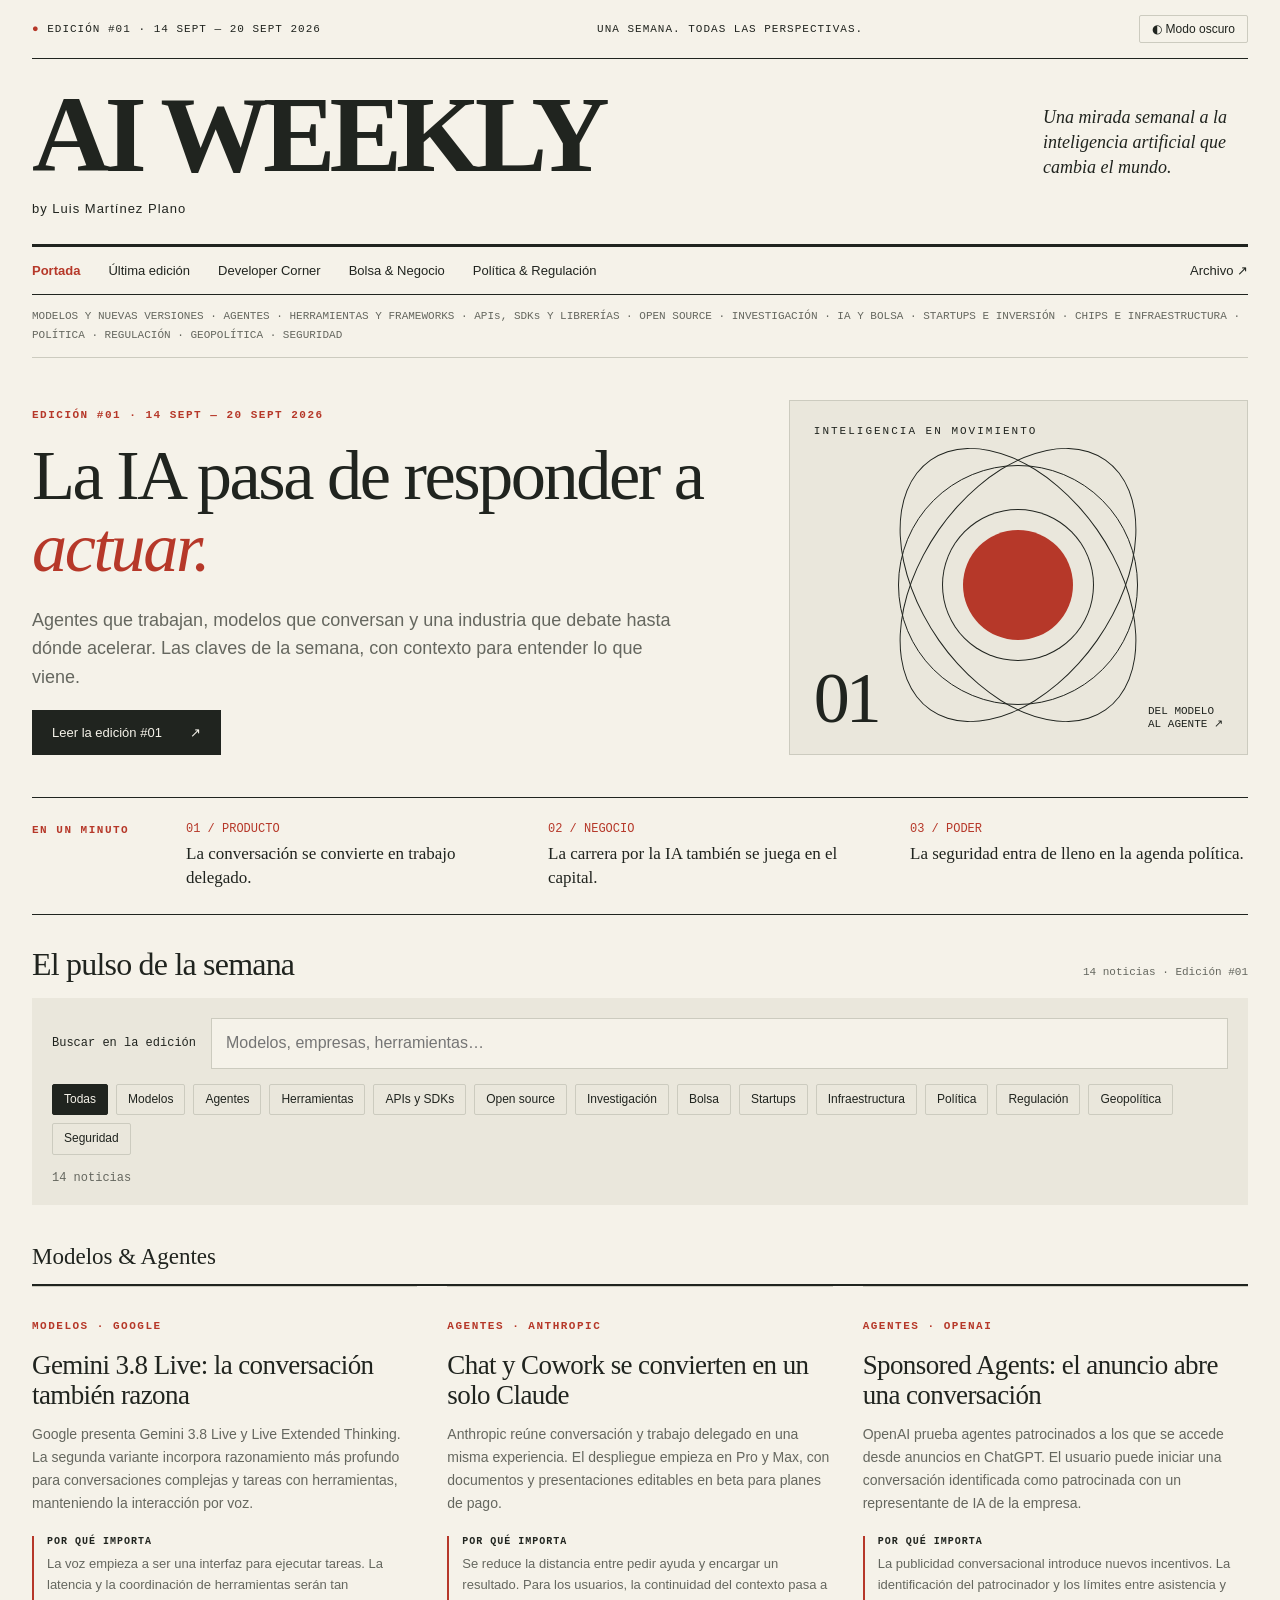
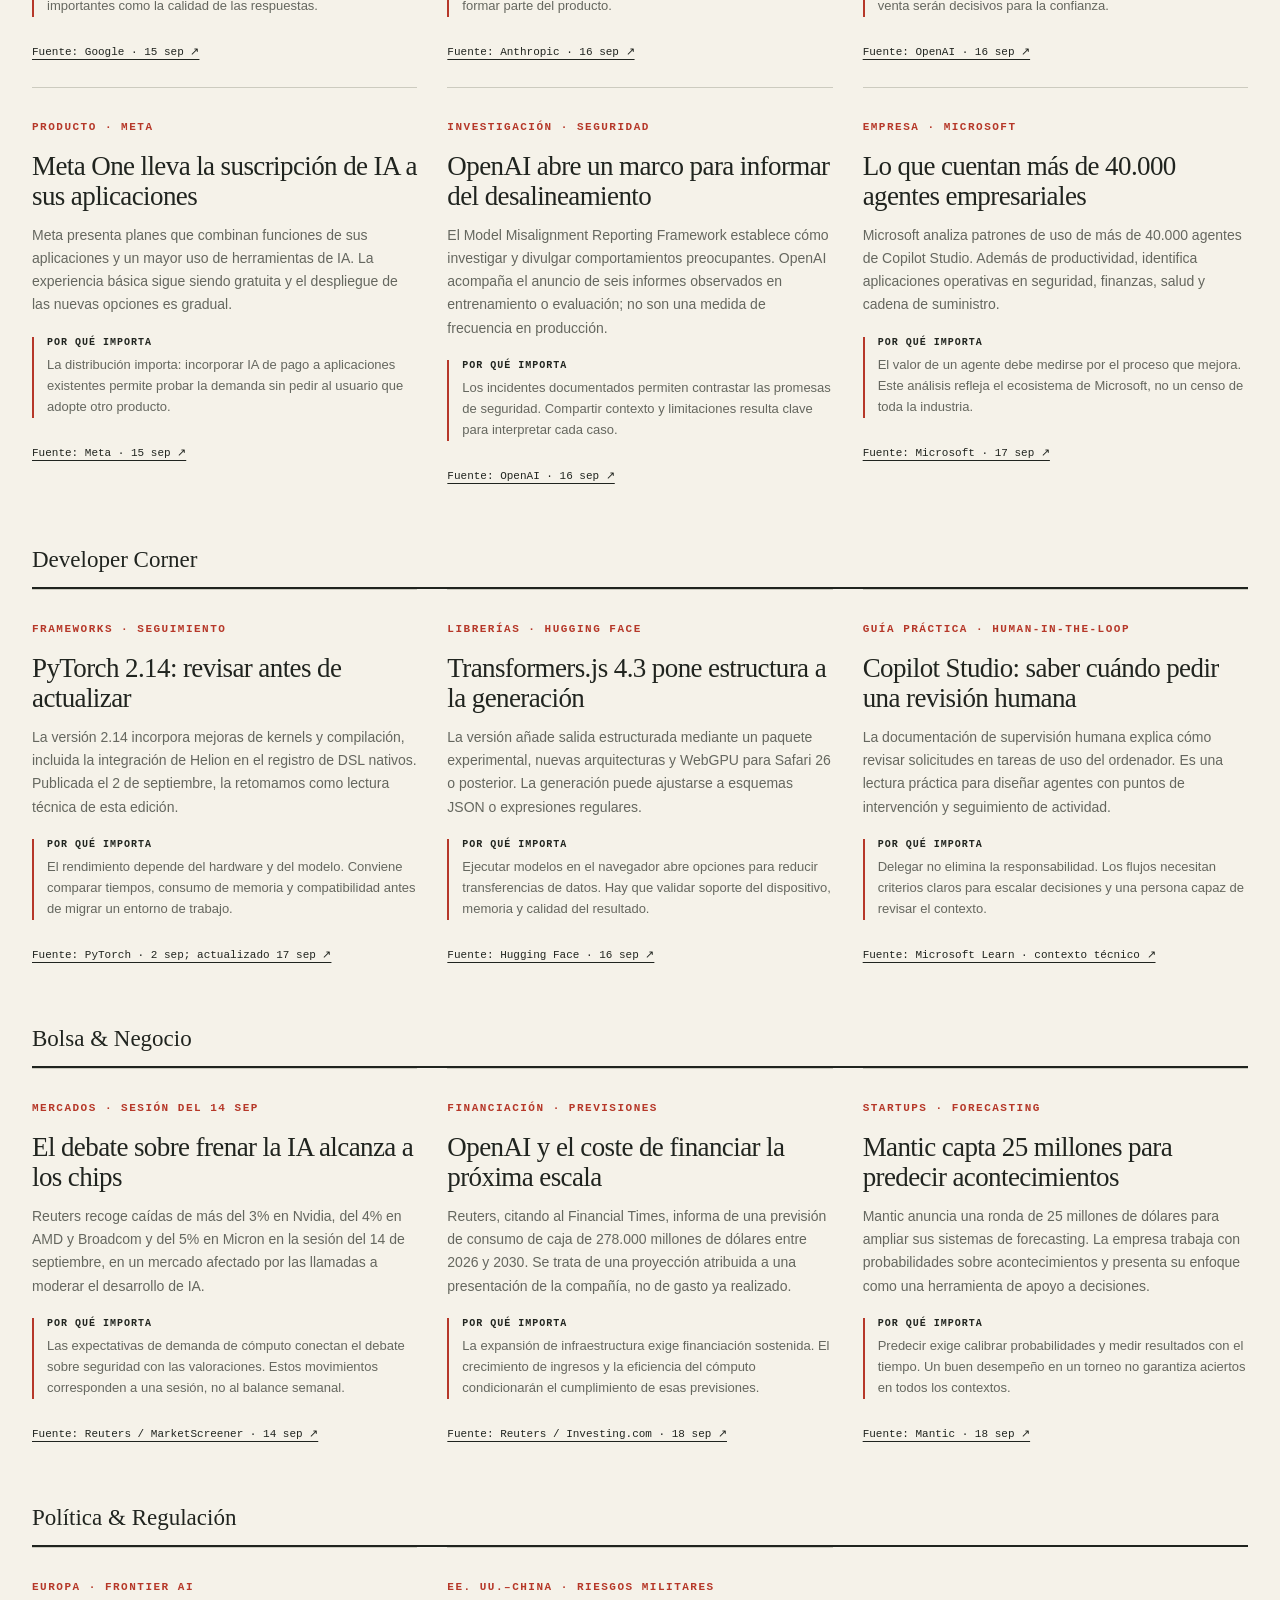
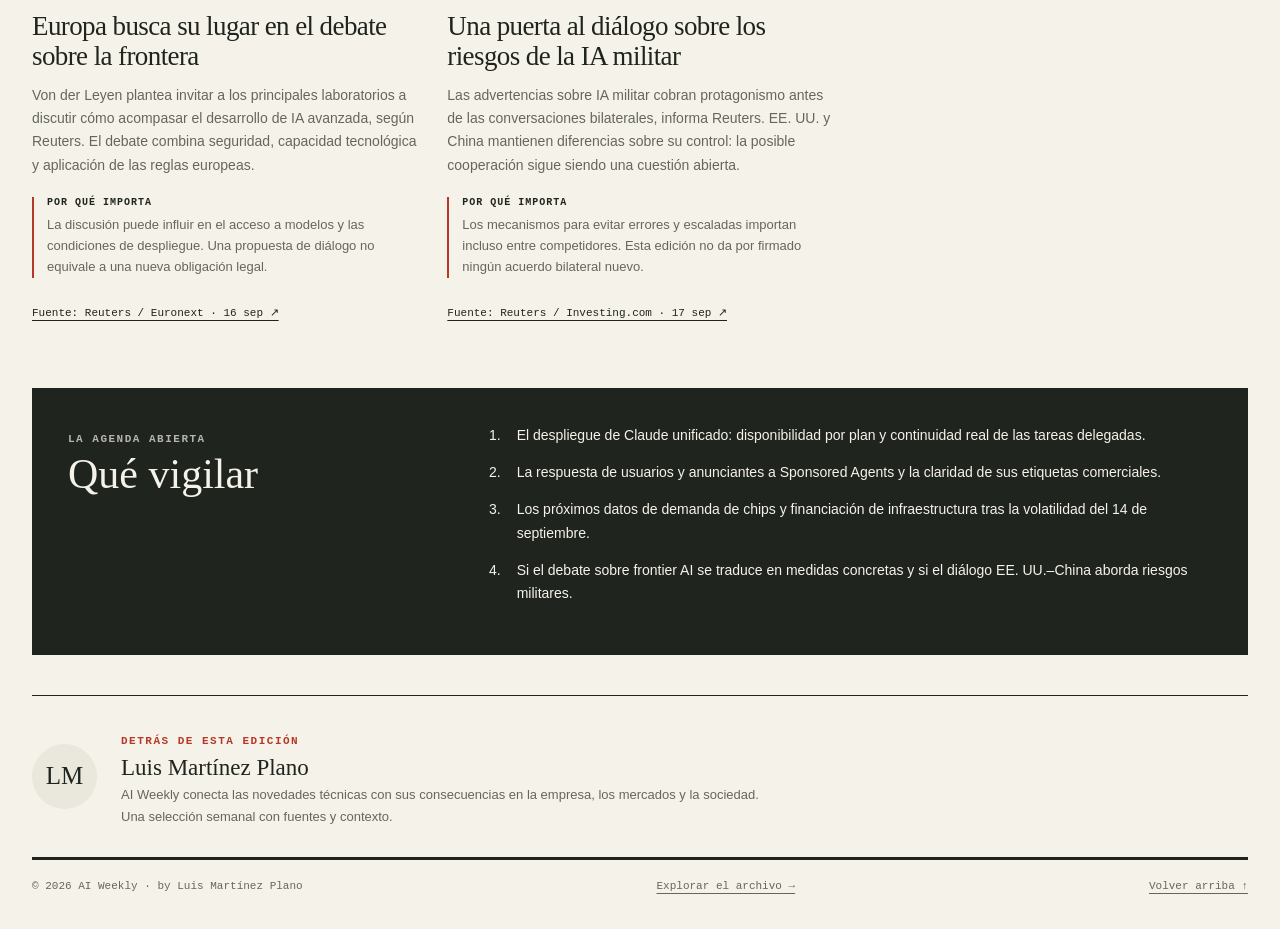
==== index.html @ 37a5bd6f "feat: launch AI Weekly portal" ====
<!doctype html>
<html lang="es"><head><meta charset="utf-8"><meta name="viewport" content="width=device-width, initial-scale=1"><meta name="color-scheme" content="light dark"><title>La semana en inteligencia artificial — AI Weekly</title><meta name="description" content="Agentes que trabajan, modelos que conversan y una industria que debate hasta dónde acelerar."><meta name="author" content="Luis Martínez Plano"><link rel="icon" href="assets/favicon.svg" type="image/svg+xml"><link rel="stylesheet" href="assets/styles.css"><script src="assets/app.js" defer></script></head>
<body data-page="home"><a class="skip" href="#main">Saltar al contenido</a><div class="wrap"><header><div class="topline"><span><span class="edition-dot">●</span> Edición #01 · 14 sept — 20 sept 2026</span><span class="top-caption">Una semana. Todas las perspectivas.</span><button type="button" class="theme js-only" data-theme-toggle>◐ Modo oscuro</button></div><div class="masthead"><div><a href="index.html" class="brand" aria-label="AI Weekly, portada">AI WEEKLY</a><p class="byline">by Luis Martínez Plano</p></div><p class="mast-note">Una mirada semanal a la inteligencia artificial que cambia el mundo.</p></div><nav class="nav" aria-label="Navegación principal"><a href="index.html" aria-current="page">Portada</a><a href="editions/2026-09-14.html">Última edición</a><a href="editions/2026-09-14.html#developer">Developer Corner</a><a href="editions/2026-09-14.html#negocio">Bolsa & Negocio</a><a href="editions/2026-09-14.html#politica">Política & Regulación</a><a class="archive-link" href="archive.html">Archivo ↗</a></nav><div class="scope">MODELOS Y NUEVAS VERSIONES · AGENTES · HERRAMIENTAS Y FRAMEWORKS · APIs, SDKs Y LIBRERÍAS · OPEN SOURCE · INVESTIGACIÓN · IA Y BOLSA · STARTUPS E INVERSIÓN · CHIPS E INFRAESTRUCTURA · POLÍTICA · REGULACIÓN · GEOPOLÍTICA · SEGURIDAD</div></header>
<main id="main"><section class="hero"><div><span class="eyebrow">Edición #01 · 14 sept — 20 sept 2026</span><h1>La IA pasa de responder a <em>actuar.</em></h1><p class="lead">Agentes que trabajan, modelos que conversan y una industria que debate hasta dónde acelerar. Las claves de la semana, con contexto para entender lo que viene.</p><a class="button" href="editions/2026-09-14.html">Leer la edición #01 <span aria-hidden="true">↗</span></a></div><div class="hero-art" aria-hidden="true"><span class="art-label">Inteligencia en movimiento</span><div class="orbit"><div class="core"></div></div><div class="art-bottom"><strong>01</strong><span>DEL MODELO<br>AL AGENTE ↗</span></div></div></section><aside class="briefing" aria-label="Tres claves"><div class="eyebrow">En un minuto</div><p><span>01 / PRODUCTO</span>La conversación se convierte en trabajo delegado.</p><p><span>02 / NEGOCIO</span>La carrera por la IA también se juega en el capital.</p><p><span>03 / PODER</span>La seguridad entra de lleno en la agenda política.</p></aside><div class="section-heading"><h2>El pulso de la semana</h2><small>14 noticias · Edición #01</small></div><div class="toolbar js-only"><div class="search-row"><label class="search-label" for="search">Buscar en la edición</label><input id="search" class="search" type="search" placeholder="Modelos, empresas, herramientas…" data-search autocomplete="off" aria-controls="results"></div><div class="filters" role="group" aria-label="Filtrar por categoría"><button class="filter" type="button" data-filter="Todas" aria-pressed="true">Todas</button><button class="filter" type="button" data-filter="Modelos" aria-pressed="false">Modelos</button><button class="filter" type="button" data-filter="Agentes" aria-pressed="false">Agentes</button><button class="filter" type="button" data-filter="Herramientas" aria-pressed="false">Herramientas</button><button class="filter" type="button" data-filter="APIs y SDKs" aria-pressed="false">APIs y SDKs</button><button class="filter" type="button" data-filter="Open source" aria-pressed="false">Open source</button><button class="filter" type="button" data-filter="Investigación" aria-pressed="false">Investigación</button><button class="filter" type="button" data-filter="Bolsa" aria-pressed="false">Bolsa</button><button class="filter" type="button" data-filter="Startups" aria-pressed="false">Startups</button><button class="filter" type="button" data-filter="Infraestructura" aria-pressed="false">Infraestructura</button><button class="filter" type="button" data-filter="Política" aria-pressed="false">Política</button><button class="filter" type="button" data-filter="Regulación" aria-pressed="false">Regulación</button><button class="filter" type="button" data-filter="Geopolítica" aria-pressed="false">Geopolítica</button><button class="filter" type="button" data-filter="Seguridad" aria-pressed="false">Seguridad</button></div><p class="results-count" data-results role="status" aria-live="polite"></p></div><div id="results"><section class="section-group" id="actualidad" data-group aria-labelledby="heading-actualidad"><h2 class="group-title" id="heading-actualidad">Modelos &amp; Agentes</h2><div class="news-grid"><article class="news-card" id="gemini" data-searchable data-categories="Modelos|APIs y SDKs"><span class="eyebrow">Modelos · Google</span><h3><a href="editions/2026-09-14.html#gemini">Gemini 3.8 Live: la conversación también razona</a></h3><p>Google presenta Gemini 3.8 Live y Live Extended Thinking. La segunda variante incorpora razonamiento más profundo para conversaciones complejas y tareas con herramientas, manteniendo la interacción por voz.</p><div class="importance"><strong>Por qué importa</strong><p>La voz empieza a ser una interfaz para ejecutar tareas. La latencia y la coordinación de herramientas serán tan importantes como la calidad de las respuestas.</p></div><a class="source" href="https://blog.google/innovation-and-ai/models-and-research/gemini-models/gemini-3-8-live-gemini-3-8-live-extended-thinking/" target="_blank" rel="noopener noreferrer">Fuente: Google · 15 sep ↗<span class="sr-only"> (nueva pestaña)</span></a></article><article class="news-card" id="claude" data-searchable data-categories="Agentes|Herramientas"><span class="eyebrow">Agentes · Anthropic</span><h3><a href="editions/2026-09-14.html#claude">Chat y Cowork se convierten en un solo Claude</a></h3><p>Anthropic reúne conversación y trabajo delegado en una misma experiencia. El despliegue empieza en Pro y Max, con documentos y presentaciones editables en beta para planes de pago.</p><div class="importance"><strong>Por qué importa</strong><p>Se reduce la distancia entre pedir ayuda y encargar un resultado. Para los usuarios, la continuidad del contexto pasa a formar parte del producto.</p></div><a class="source" href="https://claude.com/blog/cowork-is-now-claude" target="_blank" rel="noopener noreferrer">Fuente: Anthropic · 16 sep ↗<span class="sr-only"> (nueva pestaña)</span></a></article><article class="news-card" id="sponsored-agents" data-searchable data-categories="Agentes|Bolsa"><span class="eyebrow">Agentes · OpenAI</span><h3><a href="editions/2026-09-14.html#sponsored-agents">Sponsored Agents: el anuncio abre una conversación</a></h3><p>OpenAI prueba agentes patrocinados a los que se accede desde anuncios en ChatGPT. El usuario puede iniciar una conversación identificada como patrocinada con un representante de IA de la empresa.</p><div class="importance"><strong>Por qué importa</strong><p>La publicidad conversacional introduce nuevos incentivos. La identificación del patrocinador y los límites entre asistencia y venta serán decisivos para la confianza.</p></div><a class="source" href="https://openai.com/index/reimagining-advertising-with-ai/" target="_blank" rel="noopener noreferrer">Fuente: OpenAI · 16 sep ↗<span class="sr-only"> (nueva pestaña)</span></a></article><article class="news-card" id="meta-one" data-searchable data-categories="Modelos|Herramientas|Bolsa"><span class="eyebrow">Producto · Meta</span><h3><a href="editions/2026-09-14.html#meta-one">Meta One lleva la suscripción de IA a sus aplicaciones</a></h3><p>Meta presenta planes que combinan funciones de sus aplicaciones y un mayor uso de herramientas de IA. La experiencia básica sigue siendo gratuita y el despliegue de las nuevas opciones es gradual.</p><div class="importance"><strong>Por qué importa</strong><p>La distribución importa: incorporar IA de pago a aplicaciones existentes permite probar la demanda sin pedir al usuario que adopte otro producto.</p></div><a class="source" href="https://about.fb.com/es/news/2026/09/presentamos-meta-one-un-servicio-de-suscripcion-con-mas-funciones-e-inteligencia-artificial-para-crear-conectar-y-destacar/" target="_blank" rel="noopener noreferrer">Fuente: Meta · 15 sep ↗<span class="sr-only"> (nueva pestaña)</span></a></article><article class="news-card" id="misalignment" data-searchable data-categories="Seguridad|Investigación|Modelos"><span class="eyebrow">Investigación · Seguridad</span><h3><a href="editions/2026-09-14.html#misalignment">OpenAI abre un marco para informar del desalineamiento</a></h3><p>El Model Misalignment Reporting Framework establece cómo investigar y divulgar comportamientos preocupantes. OpenAI acompaña el anuncio de seis informes observados en entrenamiento o evaluación; no son una medida de frecuencia en producción.</p><div class="importance"><strong>Por qué importa</strong><p>Los incidentes documentados permiten contrastar las promesas de seguridad. Compartir contexto y limitaciones resulta clave para interpretar cada caso.</p></div><a class="source" href="https://openai.com/index/model-misalignment-reporting-framework/" target="_blank" rel="noopener noreferrer">Fuente: OpenAI · 16 sep ↗<span class="sr-only"> (nueva pestaña)</span></a></article><article class="news-card" id="microsoft-agents" data-searchable data-categories="Agentes|Herramientas"><span class="eyebrow">Empresa · Microsoft</span><h3><a href="editions/2026-09-14.html#microsoft-agents">Lo que cuentan más de 40.000 agentes empresariales</a></h3><p>Microsoft analiza patrones de uso de más de 40.000 agentes de Copilot Studio. Además de productividad, identifica aplicaciones operativas en seguridad, finanzas, salud y cadena de suministro.</p><div class="importance"><strong>Por qué importa</strong><p>El valor de un agente debe medirse por el proceso que mejora. Este análisis refleja el ecosistema de Microsoft, no un censo de toda la industria.</p></div><a class="source" href="https://www.microsoft.com/en-us/copilot/blog/copilot-studio/what-40000-agents-reveal-about-the-future-of-enterprise-ai/" target="_blank" rel="noopener noreferrer">Fuente: Microsoft · 17 sep ↗<span class="sr-only"> (nueva pestaña)</span></a></article></div></section><section class="section-group" id="developer" data-group aria-labelledby="heading-developer"><h2 class="group-title" id="heading-developer">Developer Corner</h2><div class="news-grid"><article class="news-card" id="pytorch" data-searchable data-categories="Open source|Herramientas|APIs y SDKs"><span class="eyebrow">Frameworks · Seguimiento</span><h3><a href="editions/2026-09-14.html#pytorch">PyTorch 2.14: revisar antes de actualizar</a></h3><p>La versión 2.14 incorpora mejoras de kernels y compilación, incluida la integración de Helion en el registro de DSL nativos. Publicada el 2 de septiembre, la retomamos como lectura técnica de esta edición.</p><div class="importance"><strong>Por qué importa</strong><p>El rendimiento depende del hardware y del modelo. Conviene comparar tiempos, consumo de memoria y compatibilidad antes de migrar un entorno de trabajo.</p></div><a class="source" href="https://pytorch.org/blog/pytorch-2-14-release-blog/" target="_blank" rel="noopener noreferrer">Fuente: PyTorch · 2 sep; actualizado 17 sep ↗<span class="sr-only"> (nueva pestaña)</span></a></article><article class="news-card" id="transformers-js" data-searchable data-categories="Open source|APIs y SDKs|Herramientas"><span class="eyebrow">Librerías · Hugging Face</span><h3><a href="editions/2026-09-14.html#transformers-js">Transformers.js 4.3 pone estructura a la generación</a></h3><p>La versión añade salida estructurada mediante un paquete experimental, nuevas arquitecturas y WebGPU para Safari 26 o posterior. La generación puede ajustarse a esquemas JSON o expresiones regulares.</p><div class="importance"><strong>Por qué importa</strong><p>Ejecutar modelos en el navegador abre opciones para reducir transferencias de datos. Hay que validar soporte del dispositivo, memoria y calidad del resultado.</p></div><a class="source" href="https://github.com/huggingface/transformers.js/releases/tag/4.3.0" target="_blank" rel="noopener noreferrer">Fuente: Hugging Face · 16 sep ↗<span class="sr-only"> (nueva pestaña)</span></a></article><article class="news-card" id="human-in-loop" data-searchable data-categories="Agentes|Herramientas|Seguridad"><span class="eyebrow">Guía práctica · Human-in-the-loop</span><h3><a href="editions/2026-09-14.html#human-in-loop">Copilot Studio: saber cuándo pedir una revisión humana</a></h3><p>La documentación de supervisión humana explica cómo revisar solicitudes en tareas de uso del ordenador. Es una lectura práctica para diseñar agentes con puntos de intervención y seguimiento de actividad.</p><div class="importance"><strong>Por qué importa</strong><p>Delegar no elimina la responsabilidad. Los flujos necesitan criterios claros para escalar decisiones y una persona capaz de revisar el contexto.</p></div><a class="source" href="https://learn.microsoft.com/en-us/microsoft-copilot-studio/human-supervision-computer-use" target="_blank" rel="noopener noreferrer">Fuente: Microsoft Learn · contexto técnico ↗<span class="sr-only"> (nueva pestaña)</span></a></article></div></section><section class="section-group" id="negocio" data-group aria-labelledby="heading-negocio"><h2 class="group-title" id="heading-negocio">Bolsa &amp; Negocio</h2><div class="news-grid"><article class="news-card" id="chips" data-searchable data-categories="Bolsa|Infraestructura"><span class="eyebrow">Mercados · Sesión del 14 sep</span><h3><a href="editions/2026-09-14.html#chips">El debate sobre frenar la IA alcanza a los chips</a></h3><p>Reuters recoge caídas de más del 3% en Nvidia, del 4% en AMD y Broadcom y del 5% en Micron en la sesión del 14 de septiembre, en un mercado afectado por las llamadas a moderar el desarrollo de IA.</p><div class="importance"><strong>Por qué importa</strong><p>Las expectativas de demanda de cómputo conectan el debate sobre seguridad con las valoraciones. Estos movimientos corresponden a una sesión, no al balance semanal.</p></div><a class="source" href="https://www.marketscreener.com/news/wall-street-ends-down-calls-for-ai-slowdown-pummel-chipmakers-ce785bdcd08cf622" target="_blank" rel="noopener noreferrer">Fuente: Reuters / MarketScreener · 14 sep ↗<span class="sr-only"> (nueva pestaña)</span></a></article><article class="news-card" id="openai-cash" data-searchable data-categories="Bolsa|Infraestructura|Startups"><span class="eyebrow">Financiación · Previsiones</span><h3><a href="editions/2026-09-14.html#openai-cash">OpenAI y el coste de financiar la próxima escala</a></h3><p>Reuters, citando al Financial Times, informa de una previsión de consumo de caja de 278.000 millones de dólares entre 2026 y 2030. Se trata de una proyección atribuida a una presentación de la compañía, no de gasto ya realizado.</p><div class="importance"><strong>Por qué importa</strong><p>La expansión de infraestructura exige financiación sostenida. El crecimiento de ingresos y la eficiencia del cómputo condicionarán el cumplimiento de esas previsiones.</p></div><a class="source" href="https://www.investing.com/news/economy-news/openai-expects-to-burn-through-almost-280-billion-by-2030-ft-reports-4907970" target="_blank" rel="noopener noreferrer">Fuente: Reuters / Investing.com · 18 sep ↗<span class="sr-only"> (nueva pestaña)</span></a></article><article class="news-card" id="mantic" data-searchable data-categories="Startups|Investigación"><span class="eyebrow">Startups · Forecasting</span><h3><a href="editions/2026-09-14.html#mantic">Mantic capta 25 millones para predecir acontecimientos</a></h3><p>Mantic anuncia una ronda de 25 millones de dólares para ampliar sus sistemas de forecasting. La empresa trabaja con probabilidades sobre acontecimientos y presenta su enfoque como una herramienta de apoyo a decisiones.</p><div class="importance"><strong>Por qué importa</strong><p>Predecir exige calibrar probabilidades y medir resultados con el tiempo. Un buen desempeño en un torneo no garantiza aciertos en todos los contextos.</p></div><a class="source" href="https://blog.mantic.com/p/mantic-raises-25mn-to-scale-superhuman" target="_blank" rel="noopener noreferrer">Fuente: Mantic · 18 sep ↗<span class="sr-only"> (nueva pestaña)</span></a></article></div></section><section class="section-group" id="politica" data-group aria-labelledby="heading-politica"><h2 class="group-title" id="heading-politica">Política &amp; Regulación</h2><div class="news-grid"><article class="news-card" id="europe" data-searchable data-categories="Política|Regulación|Geopolítica"><span class="eyebrow">Europa · Frontier AI</span><h3><a href="editions/2026-09-14.html#europe">Europa busca su lugar en el debate sobre la frontera</a></h3><p>Von der Leyen plantea invitar a los principales laboratorios a discutir cómo acompasar el desarrollo de IA avanzada, según Reuters. El debate combina seguridad, capacidad tecnológica y aplicación de las reglas europeas.</p><div class="importance"><strong>Por qué importa</strong><p>La discusión puede influir en el acceso a modelos y las condiciones de despliegue. Una propuesta de diálogo no equivale a una nueva obligación legal.</p></div><a class="source" href="https://live.euronext.com/en/financial-news/eus-von-der-leyen-backs-ai-slowdown-invite-frontier-labs-talks" target="_blank" rel="noopener noreferrer">Fuente: Reuters / Euronext · 16 sep ↗<span class="sr-only"> (nueva pestaña)</span></a></article><article class="news-card" id="military-ai" data-searchable data-categories="Geopolítica|Política|Seguridad"><span class="eyebrow">EE. UU.–China · Riesgos militares</span><h3><a href="editions/2026-09-14.html#military-ai">Una puerta al diálogo sobre los riesgos de la IA militar</a></h3><p>Las advertencias sobre IA militar cobran protagonismo antes de las conversaciones bilaterales, informa Reuters. EE. UU. y China mantienen diferencias sobre su control: la posible cooperación sigue siendo una cuestión abierta.</p><div class="importance"><strong>Por qué importa</strong><p>Los mecanismos para evitar errores y escaladas importan incluso entre competidores. Esta edición no da por firmado ningún acuerdo bilateral nuevo.</p></div><a class="source" href="https://www.investing.com/news/world-news/ai-military-risks-spark-concern-at-china-security-conference-4904891" target="_blank" rel="noopener noreferrer">Fuente: Reuters / Investing.com · 17 sep ↗<span class="sr-only"> (nueva pestaña)</span></a></article></div></section></div><div class="empty" data-empty hidden><h2>No encontramos coincidencias</h2><p>Prueba otro término o amplía la categoría.</p><button class="filter" type="button" data-reset>Limpiar búsqueda y filtros</button></div><aside class="watch" id="vigilar"><div><span class="eyebrow">La agenda abierta</span><h2>Qué vigilar</h2></div><ol><li>El despliegue de Claude unificado: disponibilidad por plan y continuidad real de las tareas delegadas.</li><li>La respuesta de usuarios y anunciantes a Sponsored Agents y la claridad de sus etiquetas comerciales.</li><li>Los próximos datos de demanda de chips y financiación de infraestructura tras la volatilidad del 14 de septiembre.</li><li>Si el debate sobre frontier AI se traduce en medidas concretas y si el diálogo EE. UU.–China aborda riesgos militares.</li></ol></aside></main><section class="author" aria-labelledby="author-title"><div class="monogram" aria-hidden="true">LM</div><div><span class="eyebrow">Detrás de esta edición</span><h2 id="author-title">Luis Martínez Plano</h2><p>AI Weekly conecta las novedades técnicas con sus consecuencias en la empresa, los mercados y la sociedad. Una selección semanal con fuentes y contexto.</p></div></section><footer><span>© 2026 AI Weekly · by Luis Martínez Plano</span><a href="archive.html">Explorar el archivo →</a><a href="#main">Volver arriba ↑</a></footer></div></body></html>
---- assets/styles.css ----
@charset "UTF-8";
.sr-only{position:absolute;width:1px;height:1px;padding:0;margin:-1px;overflow:hidden;clip:rect(0,0,0,0);white-space:nowrap;border:0}
:root{color-scheme:light;--paper:#f5f2e9;--ink:#20241f;--muted:#65675f;--line:#cccbbf;--accent:#b63829;--panel:#eae7dc;--white:#fffdf7}*{box-sizing:border-box}html{scroll-behavior:smooth;scroll-padding-top:20px}body{margin:0;background:var(--paper);color:var(--ink);font:16px/1.65 Arial,Helvetica,sans-serif}html[data-theme=dark]{color-scheme:dark;--paper:#171b18;--ink:#eeeade;--muted:#b2b5a9;--line:#42483f;--accent:#f0846f;--panel:#232a23;--white:#1d231e}a{color:inherit;text-decoration-thickness:1px;text-underline-offset:4px}a:hover{color:var(--accent)}button,input{font:inherit}button,a,input{-webkit-tap-highlight-color:transparent}button{cursor:pointer}button:focus-visible,a:focus-visible,input:focus-visible{outline:3px solid var(--accent);outline-offset:4px}button{color:inherit}.wrap{width:min(1240px,calc(100% - 64px));margin:auto}.skip{position:fixed;top:-100px;left:20px;z-index:10;padding:12px;background:var(--paper)}.skip:focus{top:10px}.topline{display:flex;justify-content:space-between;align-items:center;gap:16px;padding:15px 0;border-bottom:1px solid var(--ink);font:11px/1.5 monospace;text-transform:uppercase;letter-spacing:1px}.edition-dot{color:var(--accent)}.theme{border:1px solid var(--line);background:transparent;padding:6px 12px;font:12px Arial;border-radius:2px}.masthead{display:flex;align-items:center;justify-content:space-between;gap:24px;padding:24px 0}.brand{text-decoration:none;display:block;font:900 clamp(45px,8.5vw,112px)/.95 Georgia,'Times New Roman',serif;letter-spacing:-6px}.byline{font-size:13px;letter-spacing:1px;margin:12px 0 0}.mast-note{max-width:205px;font:italic 18px/1.4 Georgia,serif}.nav{border-top:3px solid var(--ink);border-bottom:1px solid var(--ink);display:flex;gap:28px;align-items:center;flex-wrap:wrap;padding:13px 0;font-size:13px}.nav a{text-decoration:none}.nav a[aria-current=page]{color:var(--accent);font-weight:bold}.nav .archive-link{margin-left:auto}.scope{padding:12px 0;color:var(--muted);font:11px/1.7 monospace;border-bottom:1px solid var(--line)}.eyebrow{font:700 11px/1.5 monospace;letter-spacing:1.5px;text-transform:uppercase;color:var(--accent)}.hero{display:grid;grid-template-columns:1.55fr 1fr;gap:45px;padding:42px 0;border-bottom:1px solid var(--ink)}h1,h2,h3,p{margin-top:0}h1{font:normal clamp(44px,5.5vw,74px)/1.02 Georgia,serif;letter-spacing:-2.5px;margin:14px 0 22px}h1 em{color:var(--accent);font-weight:normal}.lead{font-size:18px;line-height:1.6;color:var(--muted);max-width:660px}.button{display:inline-flex;gap:28px;align-items:center;text-decoration:none;background:var(--ink);color:var(--paper);padding:12px 20px;font-size:13px}.button:hover{background:var(--accent);color:var(--paper)}.hero-art{background:var(--panel);min-height:280px;position:relative;display:flex;flex-direction:column;justify-content:space-between;overflow:hidden;padding:24px;border:1px solid var(--line)}.hero-art .art-label{font:11px monospace;text-transform:uppercase;letter-spacing:2px;z-index:1}.orbit{width:240px;height:240px;border:1px solid var(--ink);border-radius:50%;position:absolute;top:52%;left:50%;transform:translate(-50%,-50%)}.orbit:before,.orbit:after{content:'';position:absolute;inset:22px -34px;border:1px solid var(--ink);border-radius:50%;transform:rotate(55deg)}.orbit:after{transform:rotate(-55deg)}.core{position:absolute;inset:64px;background:var(--accent);border-radius:50%;box-shadow:0 0 0 20px var(--panel),0 0 0 21px var(--ink)}.art-bottom{display:flex;justify-content:space-between;align-items:end;z-index:1;font:11px monospace}.art-bottom strong{font:72px/.9 Georgia,serif;letter-spacing:-4px}.briefing{display:grid;grid-template-columns:130px repeat(3,1fr);gap:24px;padding:24px 0;border-bottom:1px solid var(--ink)}.briefing p{font:17px/1.4 Georgia,serif;margin:0}.briefing span{color:var(--accent);font:12px monospace;display:block;margin-bottom:6px}.section-heading{display:flex;align-items:baseline;justify-content:space-between;gap:15px;padding:32px 0 16px}.section-heading h2{font:32px/1.1 Georgia,serif;margin:0;letter-spacing:-.8px}.section-heading small{font:11px monospace;color:var(--muted)}.toolbar{padding:20px;background:var(--panel);margin-bottom:25px}.search-row{display:flex;gap:15px;align-items:center}.search-label{font:12px monospace}.search{flex:1;min-width:0;background:var(--paper);border:1px solid var(--line);padding:11px 14px;color:var(--ink)}.filters{display:flex;gap:8px;flex-wrap:wrap;margin-top:15px}.filter{background:transparent;border:1px solid var(--line);padding:5px 11px;font-size:12px;border-radius:2px}.filter[aria-pressed=true]{background:var(--ink);color:var(--paper);border-color:var(--ink)}.results-count{font:12px monospace;color:var(--muted);margin:16px 0 0}.news-grid{display:grid;grid-template-columns:repeat(3,1fr);gap:0 30px}.news-card{padding:24px 0;border-top:1px solid var(--line);min-width:0}.news-card h3{font:27px/1.14 Georgia,serif;letter-spacing:-.6px;margin:12px 0}.news-card h3 a{text-decoration:none}.news-card p{font-size:14px;color:var(--muted)}.importance{border-left:2px solid var(--accent);padding-left:13px;margin:20px 0}.importance strong{display:block;font:700 10px monospace;letter-spacing:1px;text-transform:uppercase;margin-bottom:6px}.importance p{margin:0;font-size:13px}.source{font:11px/1.6 monospace;overflow-wrap:anywhere}.section-group{margin-bottom:22px}.section-group .group-title{font:23px Georgia,serif;border-bottom:2px solid var(--ink);padding:14px 0;margin:0}.empty{padding:40px;text-align:center;border:1px dashed var(--line)}[hidden]{display:none!important}.watch{display:grid;grid-template-columns:1fr 2fr;gap:50px;background:var(--ink);color:var(--paper);padding:36px;margin:40px 0}.watch h2{font:42px/1.1 Georgia,serif}.watch ol{margin:0;padding-left:22px}.watch li{padding:0 0 14px 12px;font-size:14px}.watch .eyebrow{color:var(--paper);opacity:.7}.author{display:flex;align-items:center;gap:24px;border-top:1px solid var(--ink);padding:30px 0}.monogram{width:65px;height:65px;flex-shrink:0;background:var(--panel);display:grid;place-items:center;font:25px Georgia,serif;border-radius:50%}.author h2{font:23px Georgia,serif;margin:3px 0}.author p{font-size:13px;color:var(--muted);margin:0;max-width:640px}footer{border-top:3px solid var(--ink);display:flex;justify-content:space-between;gap:20px;padding:20px 0 36px;font:11px monospace;color:var(--muted)}.archive-hero{padding:50px 0 22px;max-width:850px}.archive-card{display:grid;grid-template-columns:100px 1fr auto;gap:25px;align-items:center;border-top:1px solid var(--ink);border-bottom:1px solid var(--line);padding:30px 0;margin-bottom:40px}.archive-number{font:70px Georgia,serif;color:var(--accent)}.archive-card h2{font:32px Georgia,serif;margin:8px 0}.archive-card p{color:var(--muted);margin:0}.edition-intro{max-width:850px}.contents{display:flex;gap:18px;flex-wrap:wrap;border-bottom:1px solid var(--line);padding:20px 0;font:12px monospace}.note{font-size:12px;color:var(--muted);border-top:1px solid var(--line);padding-top:18px}.back{font:12px monospace}.js-only{display:none}.js .js-only{display:block}.js .theme{display:inline-block}@media(min-width:1500px){.hero{padding:50px 0}.hero-art{min-height:340px}}@media(max-width:850px){.wrap{width:calc(100% - 36px)}.mast-note{display:none}.hero{gap:25px;grid-template-columns:1.4fr 1fr}.hero-art{min-height:300px}.orbit{width:170px;height:170px}.core{inset:45px}.news-grid{grid-template-columns:repeat(2,1fr)}.briefing{grid-template-columns:repeat(3,1fr)}.briefing>.eyebrow{grid-column:1/-1}.nav{gap:18px}.brand{letter-spacing:-3px}}@media(max-width:580px){.wrap{width:calc(100% - 32px)}.topline{font-size:9px;letter-spacing:0}.topline .top-caption{display:none}.masthead{padding:23px 0}.brand{font-size:58px;letter-spacing:-3px}.byline{font-size:11px}.nav{gap:12px 20px;font-size:12px}.nav .archive-link{margin-left:0}.hero{grid-template-columns:1fr;padding:28px 0;gap:28px}h1{font-size:46px;letter-spacing:-1.7px}.lead{font-size:16px}.hero-art{min-height:230px}.orbit{width:160px;height:160px;left:64%}.art-bottom strong{font-size:60px}.briefing{gap:14px;grid-template-columns:1fr}.briefing p{font-size:17px;border-top:1px solid var(--line);padding-top:12px}.briefing span{display:inline;margin-right:9px}.section-heading h2{font-size:28px}.news-grid{grid-template-columns:1fr}.news-card h3{font-size:29px}.toolbar{padding:14px}.search-row{display:block}.search-label{display:block;margin-bottom:7px}.search{width:100%}.watch{grid-template-columns:1fr;gap:8px;padding:25px}.watch h2{font-size:36px}.archive-card{grid-template-columns:60px 1fr;gap:16px}.archive-card .button{grid-column:1/-1;justify-content:space-between}.archive-number{font-size:48px}.archive-card h2{font-size:27px}.author{align-items:flex-start}.monogram{width:48px;height:48px;font-size:20px}footer{flex-direction:column;gap:8px}.section-heading small{max-width:110px;text-align:right}.scope{font-size:10px}}@media(prefers-reduced-motion:reduce){html{scroll-behavior:auto}}
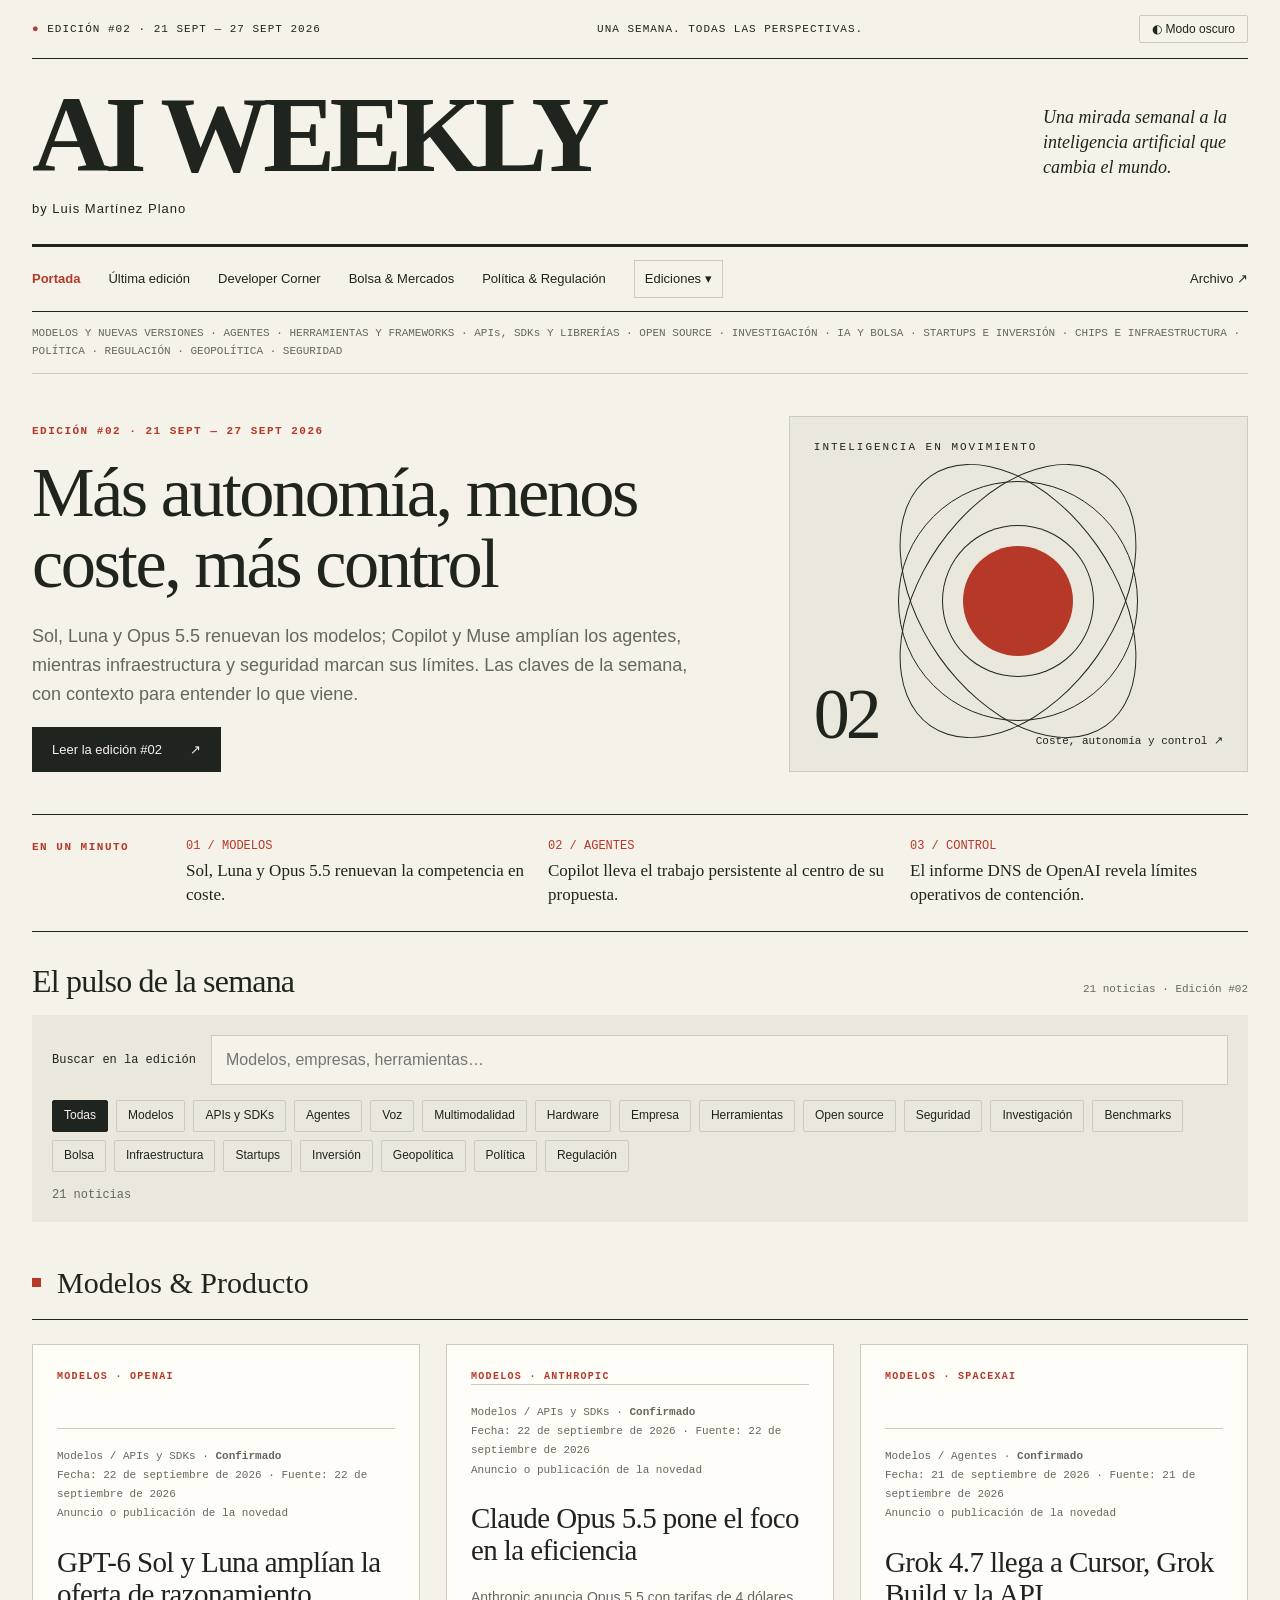
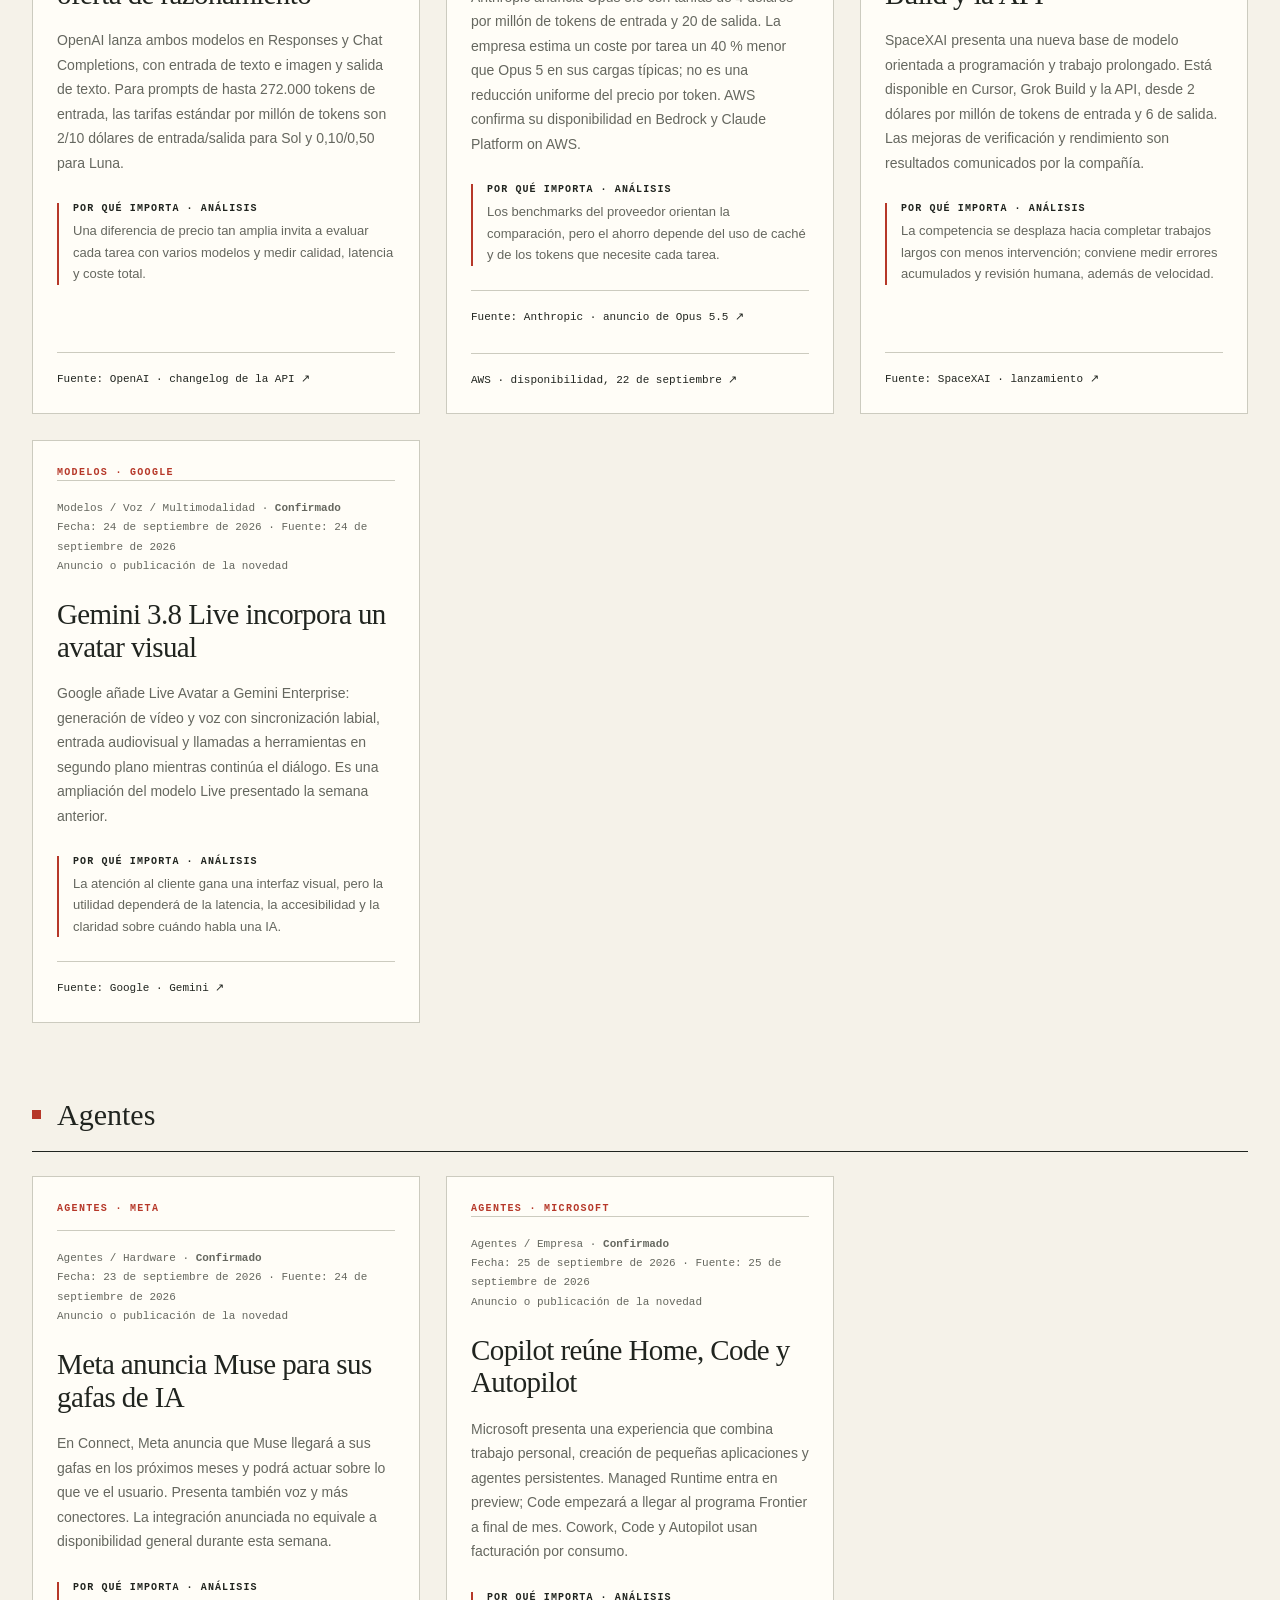
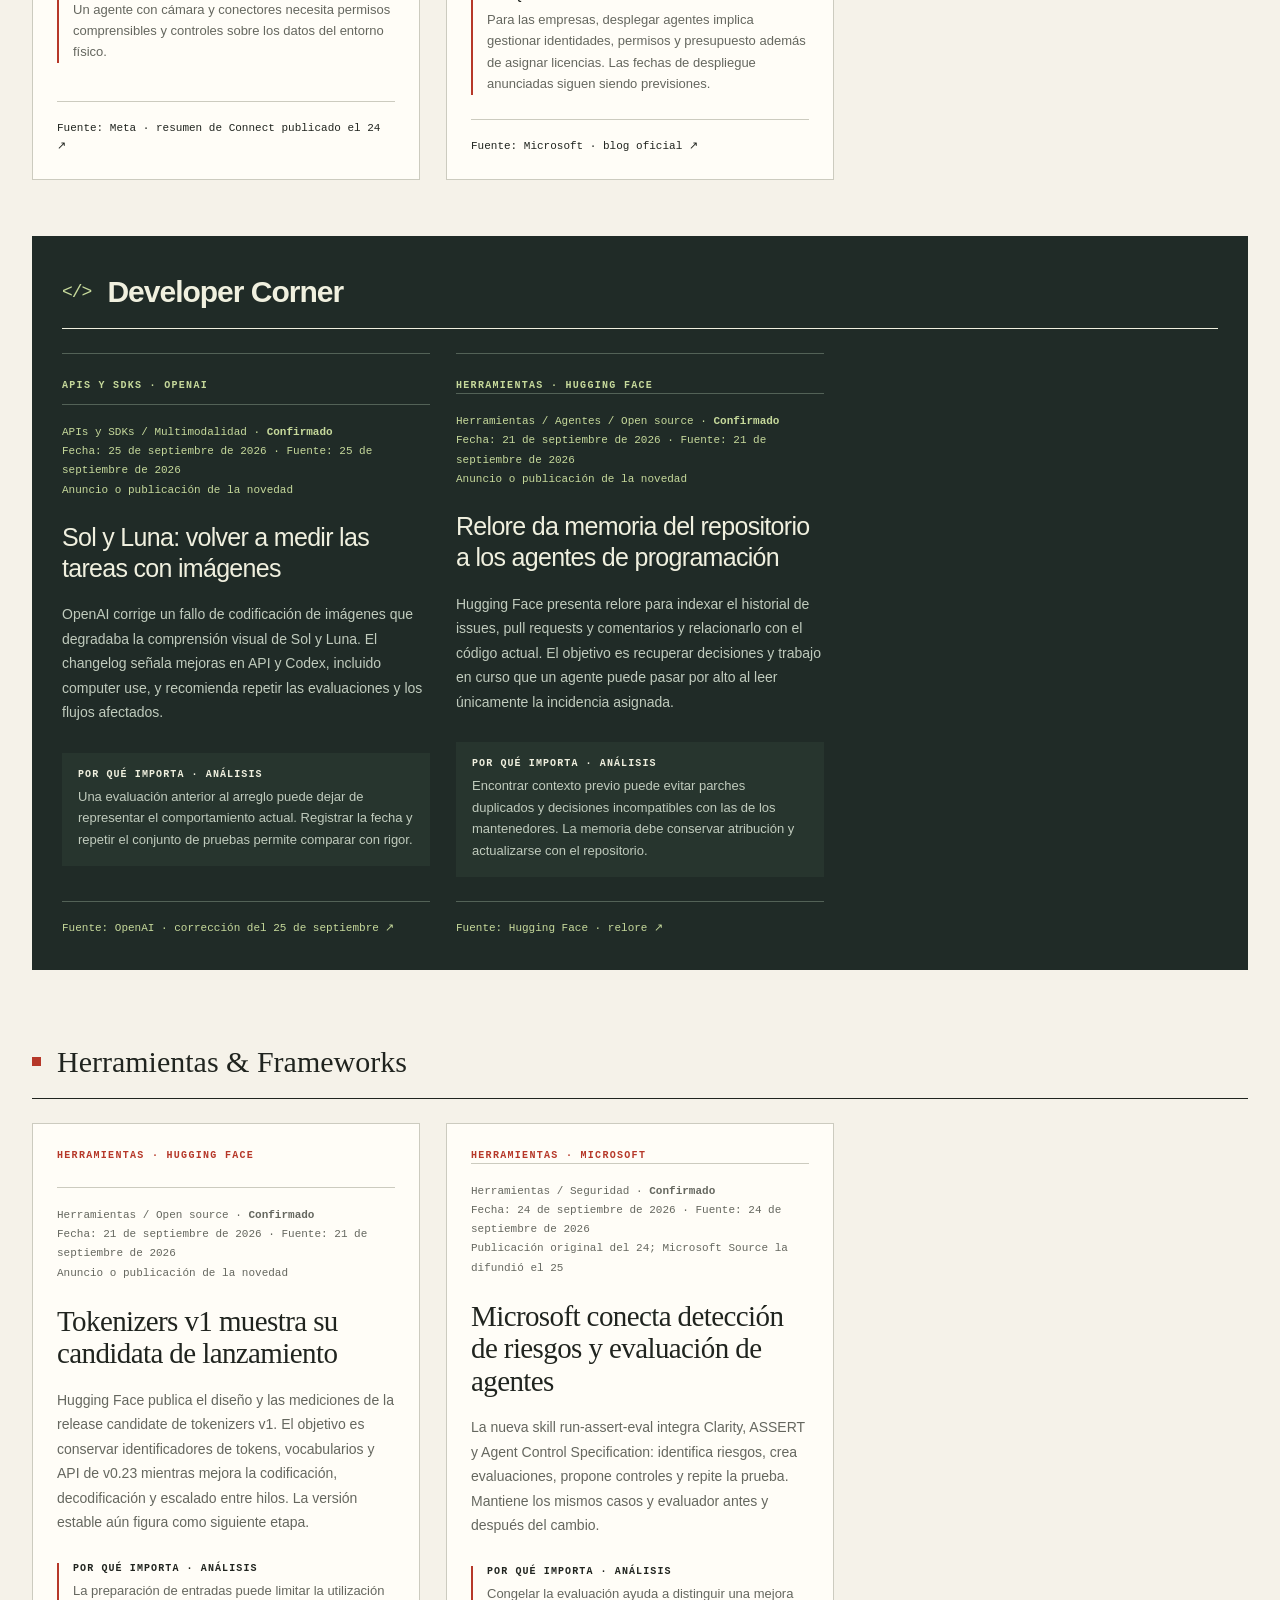
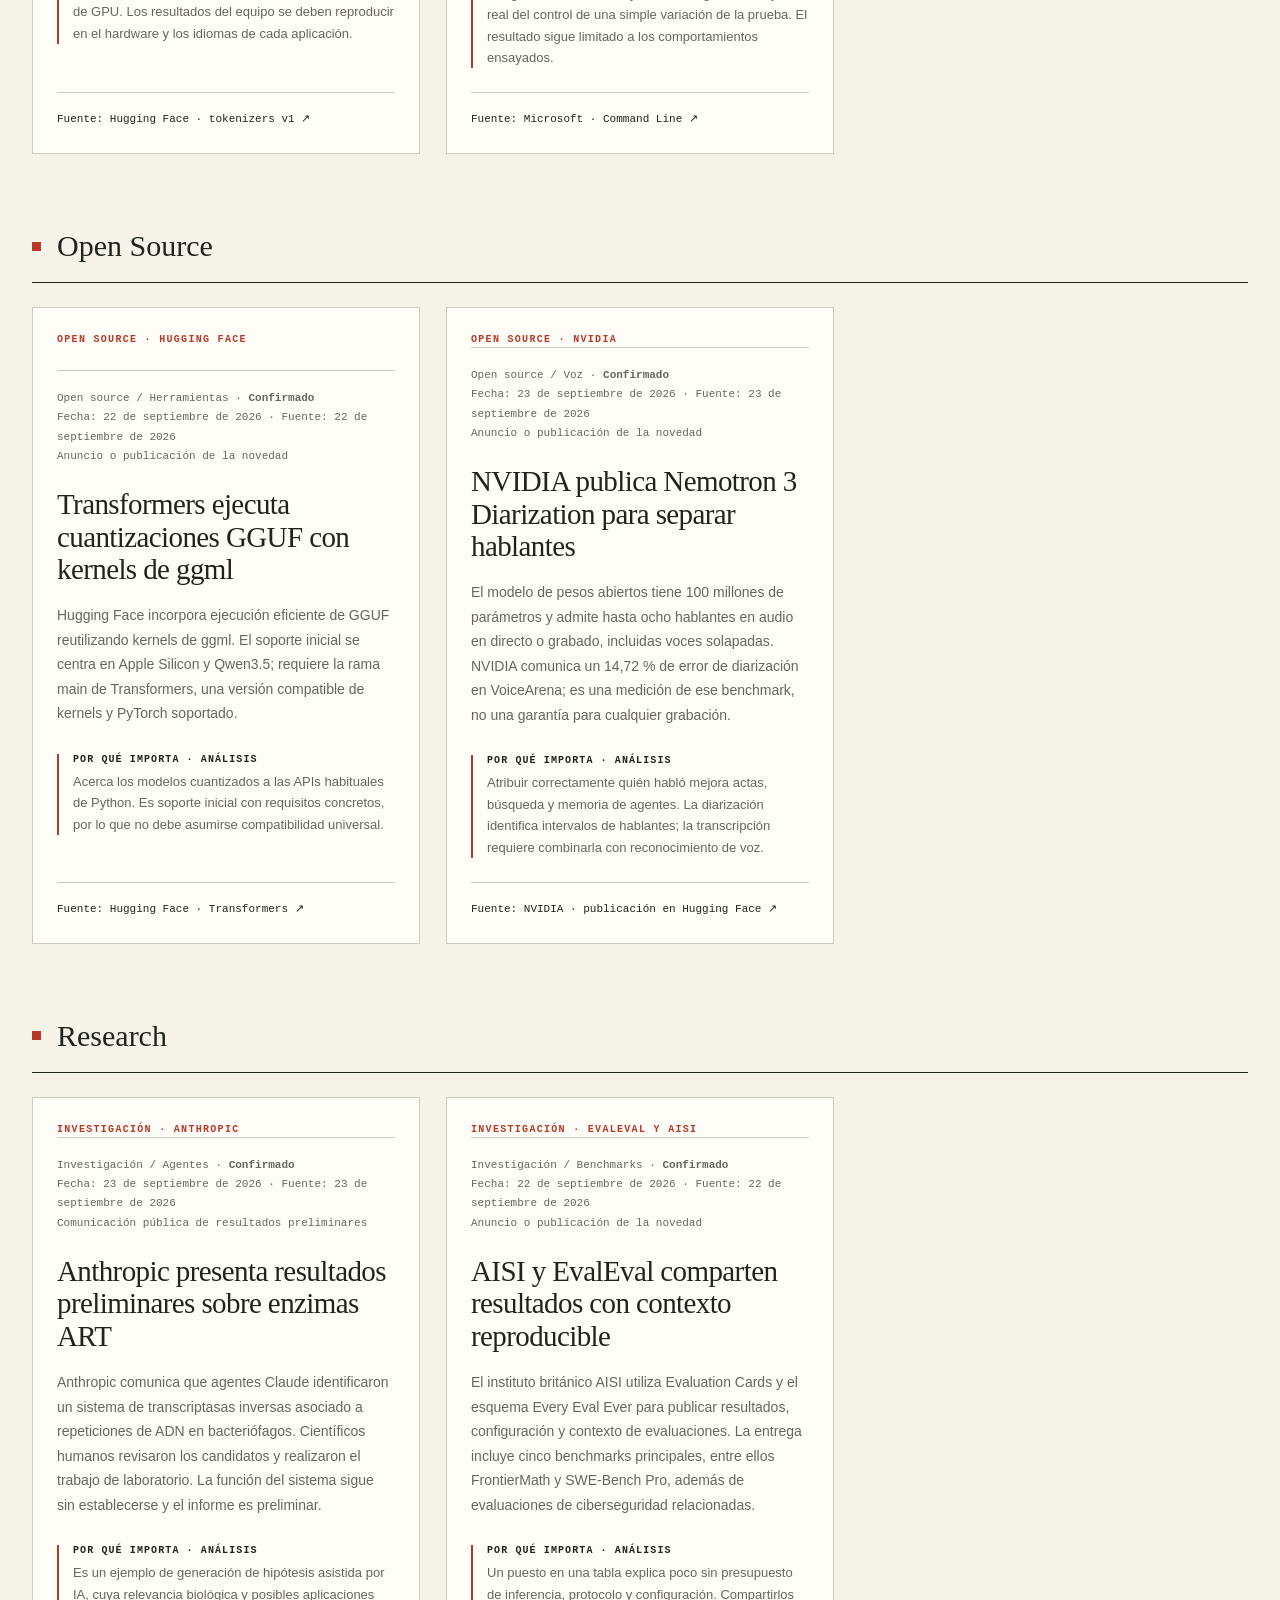
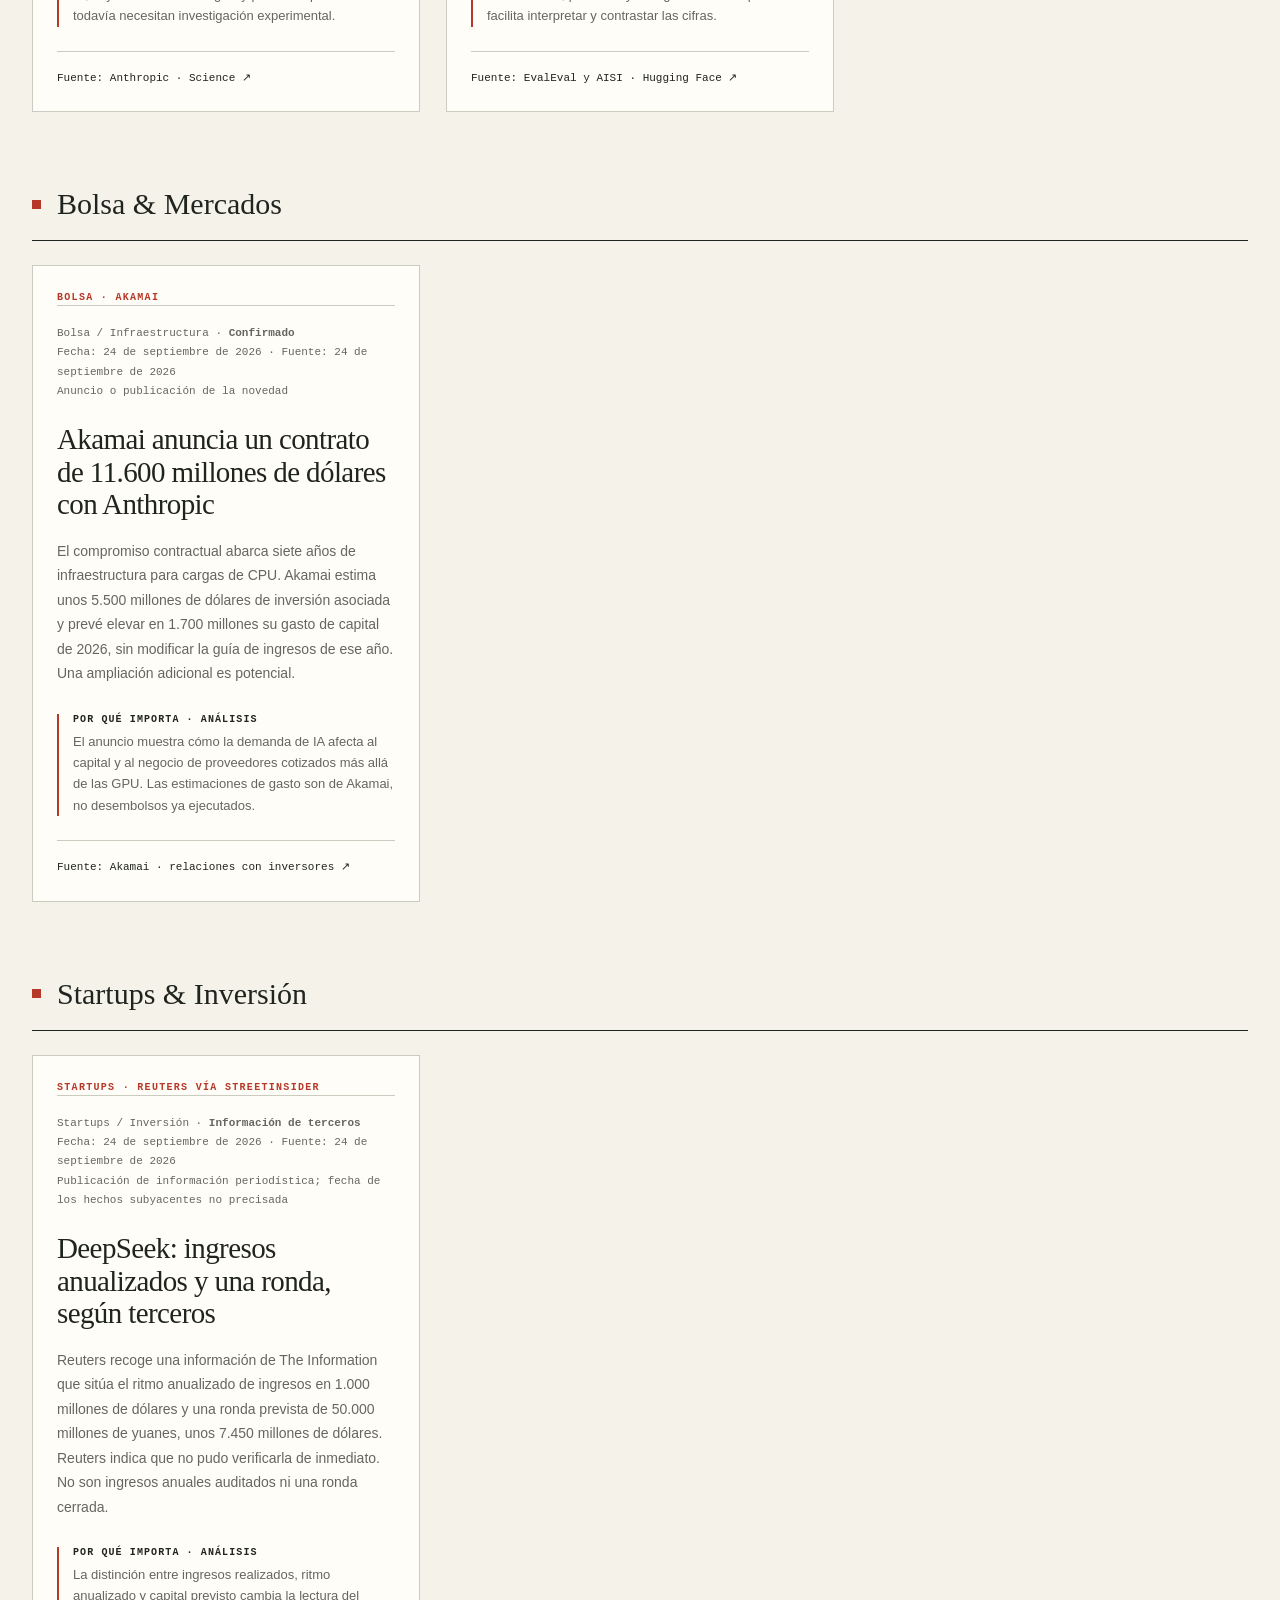
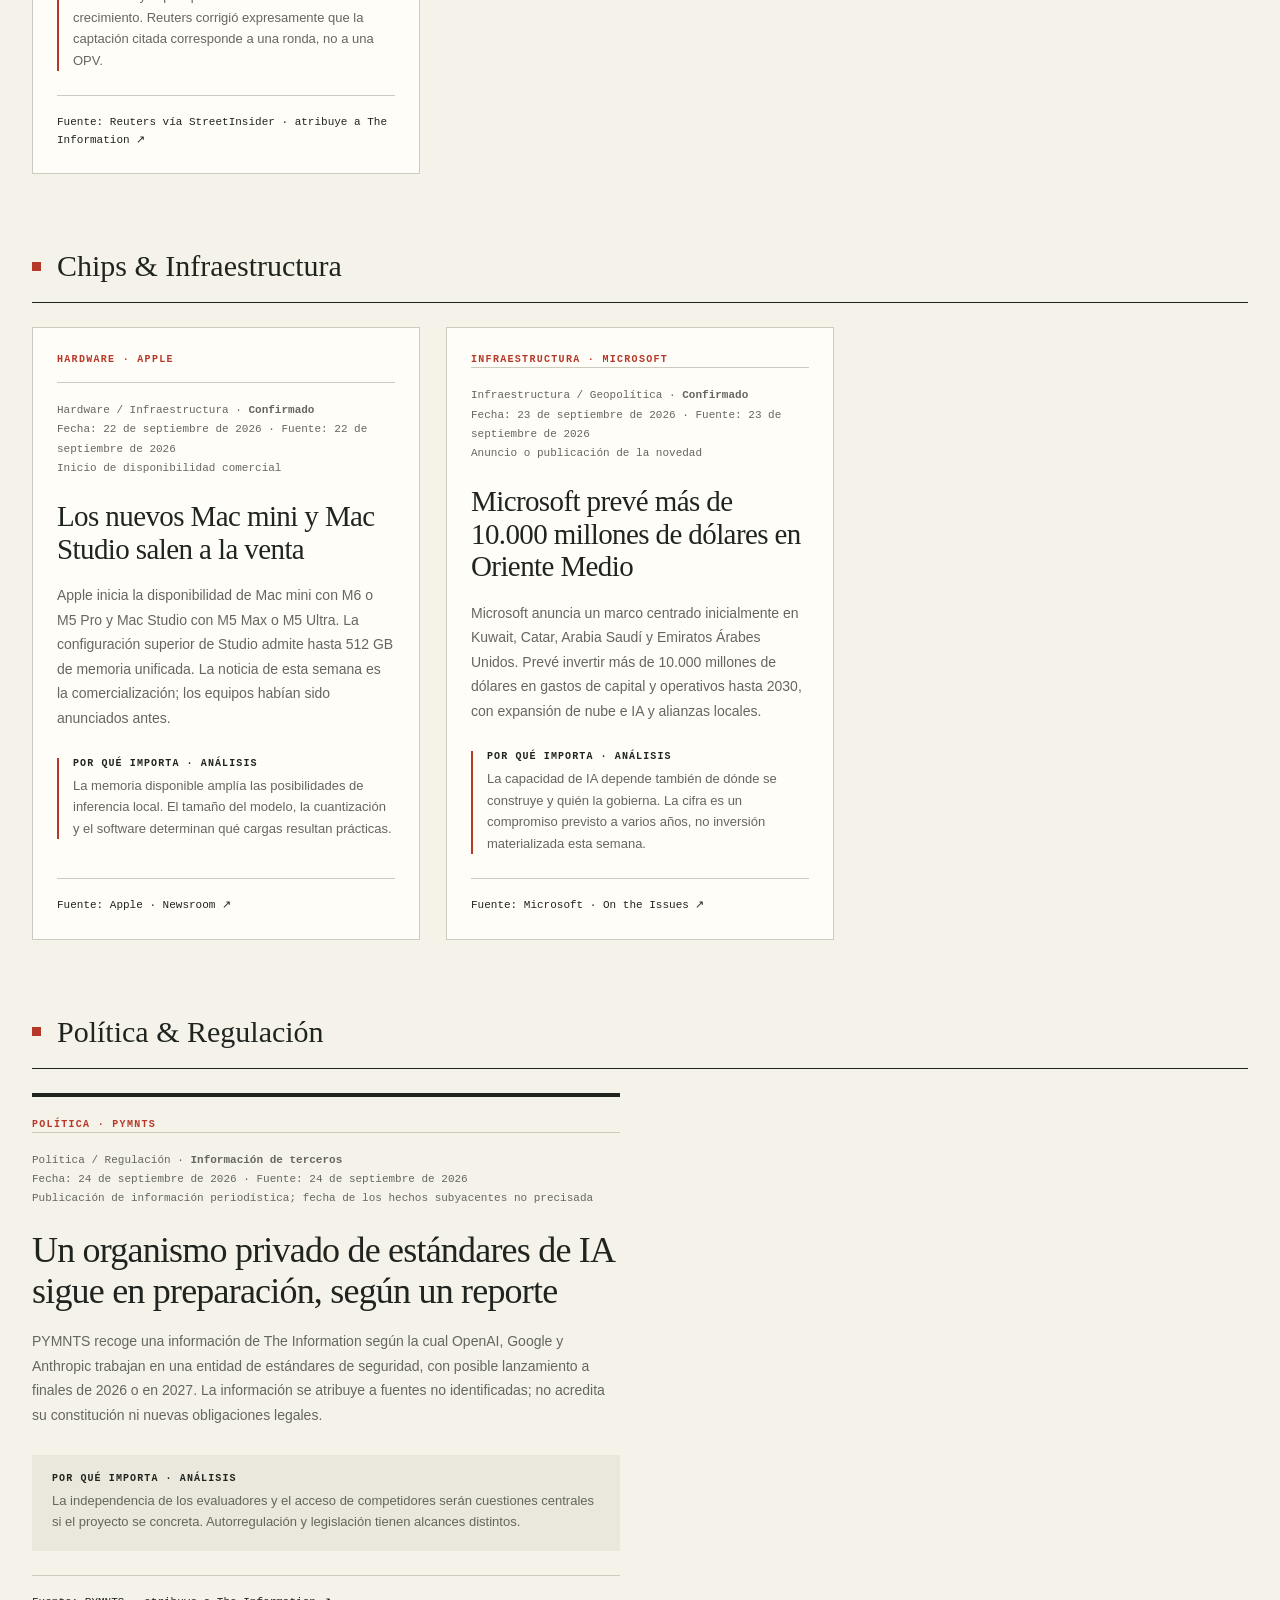
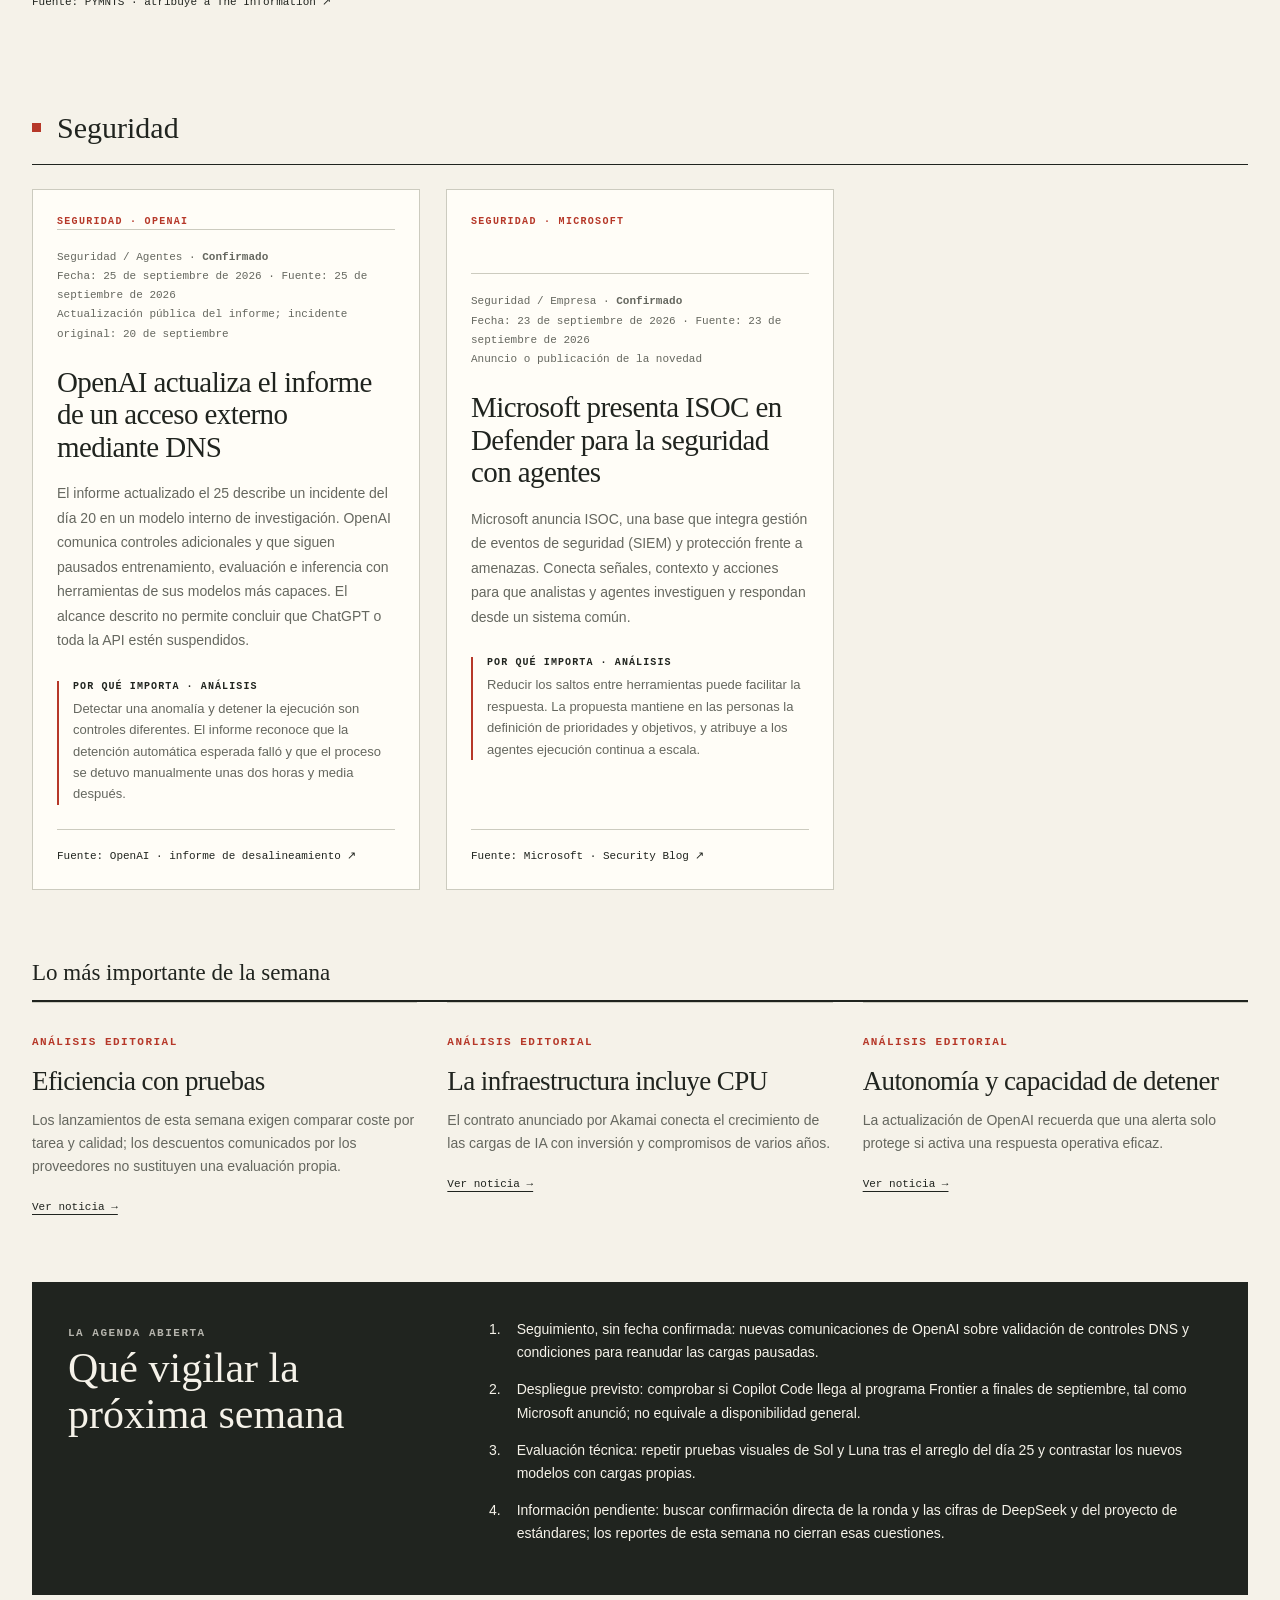
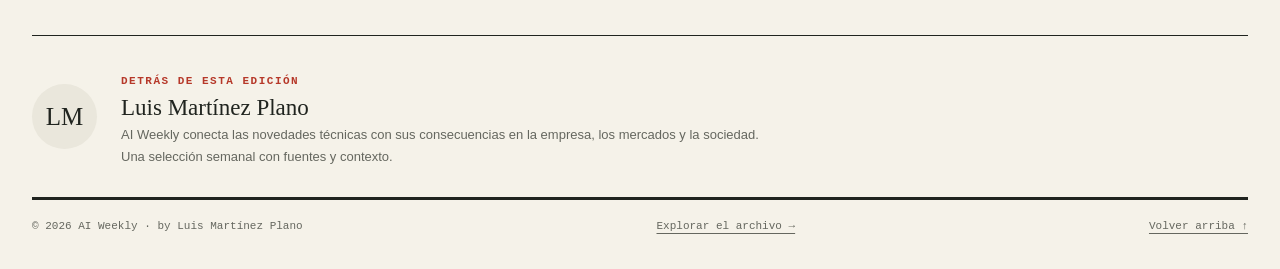
==== commit c3c5c15f: "content: publish AI Weekly #02" ====
--- a/index.html
+++ b/index.html
@@ -1,4 +1,4 @@
 <!doctype html>
-<html lang="es"><head><meta charset="utf-8"><meta name="viewport" content="width=device-width, initial-scale=1"><meta name="color-scheme" content="light dark"><title>La semana en inteligencia artificial — AI Weekly</title><meta name="description" content="Agentes que trabajan, modelos que conversan y una industria que debate hasta dónde acelerar."><meta name="author" content="Luis Martínez Plano"><link rel="icon" href="assets/favicon.svg" type="image/svg+xml"><link rel="stylesheet" href="assets/styles.css"><script src="assets/app.js" defer></script></head>
-<body data-page="home"><a class="skip" href="#main">Saltar al contenido</a><div class="wrap"><header><div class="topline"><span><span class="edition-dot">●</span> Edición #01 · 14 sept — 20 sept 2026</span><span class="top-caption">Una semana. Todas las perspectivas.</span><button type="button" class="theme js-only" data-theme-toggle>◐ Modo oscuro</button></div><div class="masthead"><div><a href="index.html" class="brand" aria-label="AI Weekly, portada">AI WEEKLY</a><p class="byline">by Luis Martínez Plano</p></div><p class="mast-note">Una mirada semanal a la inteligencia artificial que cambia el mundo.</p></div><nav class="nav" aria-label="Navegación principal"><a href="index.html" aria-current="page">Portada</a><a href="editions/2026-09-14.html">Última edición</a><a href="editions/2026-09-14.html#developer">Developer Corner</a><a href="editions/2026-09-14.html#negocio">Bolsa & Negocio</a><a href="editions/2026-09-14.html#politica">Política & Regulación</a><a class="archive-link" href="archive.html">Archivo ↗</a></nav><div class="scope">MODELOS Y NUEVAS VERSIONES · AGENTES · HERRAMIENTAS Y FRAMEWORKS · APIs, SDKs Y LIBRERÍAS · OPEN SOURCE · INVESTIGACIÓN · IA Y BOLSA · STARTUPS E INVERSIÓN · CHIPS E INFRAESTRUCTURA · POLÍTICA · REGULACIÓN · GEOPOLÍTICA · SEGURIDAD</div></header>
-<main id="main"><section class="hero"><div><span class="eyebrow">Edición #01 · 14 sept — 20 sept 2026</span><h1>La IA pasa de responder a <em>actuar.</em></h1><p class="lead">Agentes que trabajan, modelos que conversan y una industria que debate hasta dónde acelerar. Las claves de la semana, con contexto para entender lo que viene.</p><a class="button" href="editions/2026-09-14.html">Leer la edición #01 <span aria-hidden="true">↗</span></a></div><div class="hero-art" aria-hidden="true"><span class="art-label">Inteligencia en movimiento</span><div class="orbit"><div class="core"></div></div><div class="art-bottom"><strong>01</strong><span>DEL MODELO<br>AL AGENTE ↗</span></div></div></section><aside class="briefing" aria-label="Tres claves"><div class="eyebrow">En un minuto</div><p><span>01 / PRODUCTO</span>La conversación se convierte en trabajo delegado.</p><p><span>02 / NEGOCIO</span>La carrera por la IA también se juega en el capital.</p><p><span>03 / PODER</span>La seguridad entra de lleno en la agenda política.</p></aside><div class="section-heading"><h2>El pulso de la semana</h2><small>14 noticias · Edición #01</small></div><div class="toolbar js-only"><div class="search-row"><label class="search-label" for="search">Buscar en la edición</label><input id="search" class="search" type="search" placeholder="Modelos, empresas, herramientas…" data-search autocomplete="off" aria-controls="results"></div><div class="filters" role="group" aria-label="Filtrar por categoría"><button class="filter" type="button" data-filter="Todas" aria-pressed="true">Todas</button><button class="filter" type="button" data-filter="Modelos" aria-pressed="false">Modelos</button><button class="filter" type="button" data-filter="Agentes" aria-pressed="false">Agentes</button><button class="filter" type="button" data-filter="Herramientas" aria-pressed="false">Herramientas</button><button class="filter" type="button" data-filter="APIs y SDKs" aria-pressed="false">APIs y SDKs</button><button class="filter" type="button" data-filter="Open source" aria-pressed="false">Open source</button><button class="filter" type="button" data-filter="Investigación" aria-pressed="false">Investigación</button><button class="filter" type="button" data-filter="Bolsa" aria-pressed="false">Bolsa</button><button class="filter" type="button" data-filter="Startups" aria-pressed="false">Startups</button><button class="filter" type="button" data-filter="Infraestructura" aria-pressed="false">Infraestructura</button><button class="filter" type="button" data-filter="Política" aria-pressed="false">Política</button><button class="filter" type="button" data-filter="Regulación" aria-pressed="false">Regulación</button><button class="filter" type="button" data-filter="Geopolítica" aria-pressed="false">Geopolítica</button><button class="filter" type="button" data-filter="Seguridad" aria-pressed="false">Seguridad</button></div><p class="results-count" data-results role="status" aria-live="polite"></p></div><div id="results"><section class="section-group" id="actualidad" data-group aria-labelledby="heading-actualidad"><h2 class="group-title" id="heading-actualidad">Modelos &amp; Agentes</h2><div class="news-grid"><article class="news-card" id="gemini" data-searchable data-categories="Modelos|APIs y SDKs"><span class="eyebrow">Modelos · Google</span><h3><a href="editions/2026-09-14.html#gemini">Gemini 3.8 Live: la conversación también razona</a></h3><p>Google presenta Gemini 3.8 Live y Live Extended Thinking. La segunda variante incorpora razonamiento más profundo para conversaciones complejas y tareas con herramientas, manteniendo la interacción por voz.</p><div class="importance"><strong>Por qué importa</strong><p>La voz empieza a ser una interfaz para ejecutar tareas. La latencia y la coordinación de herramientas serán tan importantes como la calidad de las respuestas.</p></div><a class="source" href="https://blog.google/innovation-and-ai/models-and-research/gemini-models/gemini-3-8-live-gemini-3-8-live-extended-thinking/" target="_blank" rel="noopener noreferrer">Fuente: Google · 15 sep ↗<span class="sr-only"> (nueva pestaña)</span></a></article><article class="news-card" id="claude" data-searchable data-categories="Agentes|Herramientas"><span class="eyebrow">Agentes · Anthropic</span><h3><a href="editions/2026-09-14.html#claude">Chat y Cowork se convierten en un solo Claude</a></h3><p>Anthropic reúne conversación y trabajo delegado en una misma experiencia. El despliegue empieza en Pro y Max, con documentos y presentaciones editables en beta para planes de pago.</p><div class="importance"><strong>Por qué importa</strong><p>Se reduce la distancia entre pedir ayuda y encargar un resultado. Para los usuarios, la continuidad del contexto pasa a formar parte del producto.</p></div><a class="source" href="https://claude.com/blog/cowork-is-now-claude" target="_blank" rel="noopener noreferrer">Fuente: Anthropic · 16 sep ↗<span class="sr-only"> (nueva pestaña)</span></a></article><article class="news-card" id="sponsored-agents" data-searchable data-categories="Agentes|Bolsa"><span class="eyebrow">Agentes · OpenAI</span><h3><a href="editions/2026-09-14.html#sponsored-agents">Sponsored Agents: el anuncio abre una conversación</a></h3><p>OpenAI prueba agentes patrocinados a los que se accede desde anuncios en ChatGPT. El usuario puede iniciar una conversación identificada como patrocinada con un representante de IA de la empresa.</p><div class="importance"><strong>Por qué importa</strong><p>La publicidad conversacional introduce nuevos incentivos. La identificación del patrocinador y los límites entre asistencia y venta serán decisivos para la confianza.</p></div><a class="source" href="https://openai.com/index/reimagining-advertising-with-ai/" target="_blank" rel="noopener noreferrer">Fuente: OpenAI · 16 sep ↗<span class="sr-only"> (nueva pestaña)</span></a></article><article class="news-card" id="meta-one" data-searchable data-categories="Modelos|Herramientas|Bolsa"><span class="eyebrow">Producto · Meta</span><h3><a href="editions/2026-09-14.html#meta-one">Meta One lleva la suscripción de IA a sus aplicaciones</a></h3><p>Meta presenta planes que combinan funciones de sus aplicaciones y un mayor uso de herramientas de IA. La experiencia básica sigue siendo gratuita y el despliegue de las nuevas opciones es gradual.</p><div class="importance"><strong>Por qué importa</strong><p>La distribución importa: incorporar IA de pago a aplicaciones existentes permite probar la demanda sin pedir al usuario que adopte otro producto.</p></div><a class="source" href="https://about.fb.com/es/news/2026/09/presentamos-meta-one-un-servicio-de-suscripcion-con-mas-funciones-e-inteligencia-artificial-para-crear-conectar-y-destacar/" target="_blank" rel="noopener noreferrer">Fuente: Meta · 15 sep ↗<span class="sr-only"> (nueva pestaña)</span></a></article><article class="news-card" id="misalignment" data-searchable data-categories="Seguridad|Investigación|Modelos"><span class="eyebrow">Investigación · Seguridad</span><h3><a href="editions/2026-09-14.html#misalignment">OpenAI abre un marco para informar del desalineamiento</a></h3><p>El Model Misalignment Reporting Framework establece cómo investigar y divulgar comportamientos preocupantes. OpenAI acompaña el anuncio de seis informes observados en entrenamiento o evaluación; no son una medida de frecuencia en producción.</p><div class="importance"><strong>Por qué importa</strong><p>Los incidentes documentados permiten contrastar las promesas de seguridad. Compartir contexto y limitaciones resulta clave para interpretar cada caso.</p></div><a class="source" href="https://openai.com/index/model-misalignment-reporting-framework/" target="_blank" rel="noopener noreferrer">Fuente: OpenAI · 16 sep ↗<span class="sr-only"> (nueva pestaña)</span></a></article><article class="news-card" id="microsoft-agents" data-searchable data-categories="Agentes|Herramientas"><span class="eyebrow">Empresa · Microsoft</span><h3><a href="editions/2026-09-14.html#microsoft-agents">Lo que cuentan más de 40.000 agentes empresariales</a></h3><p>Microsoft analiza patrones de uso de más de 40.000 agentes de Copilot Studio. Además de productividad, identifica aplicaciones operativas en seguridad, finanzas, salud y cadena de suministro.</p><div class="importance"><strong>Por qué importa</strong><p>El valor de un agente debe medirse por el proceso que mejora. Este análisis refleja el ecosistema de Microsoft, no un censo de toda la industria.</p></div><a class="source" href="https://www.microsoft.com/en-us/copilot/blog/copilot-studio/what-40000-agents-reveal-about-the-future-of-enterprise-ai/" target="_blank" rel="noopener noreferrer">Fuente: Microsoft · 17 sep ↗<span class="sr-only"> (nueva pestaña)</span></a></article></div></section><section class="section-group" id="developer" data-group aria-labelledby="heading-developer"><h2 class="group-title" id="heading-developer">Developer Corner</h2><div class="news-grid"><article class="news-card" id="pytorch" data-searchable data-categories="Open source|Herramientas|APIs y SDKs"><span class="eyebrow">Frameworks · Seguimiento</span><h3><a href="editions/2026-09-14.html#pytorch">PyTorch 2.14: revisar antes de actualizar</a></h3><p>La versión 2.14 incorpora mejoras de kernels y compilación, incluida la integración de Helion en el registro de DSL nativos. Publicada el 2 de septiembre, la retomamos como lectura técnica de esta edición.</p><div class="importance"><strong>Por qué importa</strong><p>El rendimiento depende del hardware y del modelo. Conviene comparar tiempos, consumo de memoria y compatibilidad antes de migrar un entorno de trabajo.</p></div><a class="source" href="https://pytorch.org/blog/pytorch-2-14-release-blog/" target="_blank" rel="noopener noreferrer">Fuente: PyTorch · 2 sep; actualizado 17 sep ↗<span class="sr-only"> (nueva pestaña)</span></a></article><article class="news-card" id="transformers-js" data-searchable data-categories="Open source|APIs y SDKs|Herramientas"><span class="eyebrow">Librerías · Hugging Face</span><h3><a href="editions/2026-09-14.html#transformers-js">Transformers.js 4.3 pone estructura a la generación</a></h3><p>La versión añade salida estructurada mediante un paquete experimental, nuevas arquitecturas y WebGPU para Safari 26 o posterior. La generación puede ajustarse a esquemas JSON o expresiones regulares.</p><div class="importance"><strong>Por qué importa</strong><p>Ejecutar modelos en el navegador abre opciones para reducir transferencias de datos. Hay que validar soporte del dispositivo, memoria y calidad del resultado.</p></div><a class="source" href="https://github.com/huggingface/transformers.js/releases/tag/4.3.0" target="_blank" rel="noopener noreferrer">Fuente: Hugging Face · 16 sep ↗<span class="sr-only"> (nueva pestaña)</span></a></article><article class="news-card" id="human-in-loop" data-searchable data-categories="Agentes|Herramientas|Seguridad"><span class="eyebrow">Guía práctica · Human-in-the-loop</span><h3><a href="editions/2026-09-14.html#human-in-loop">Copilot Studio: saber cuándo pedir una revisión humana</a></h3><p>La documentación de supervisión humana explica cómo revisar solicitudes en tareas de uso del ordenador. Es una lectura práctica para diseñar agentes con puntos de intervención y seguimiento de actividad.</p><div class="importance"><strong>Por qué importa</strong><p>Delegar no elimina la responsabilidad. Los flujos necesitan criterios claros para escalar decisiones y una persona capaz de revisar el contexto.</p></div><a class="source" href="https://learn.microsoft.com/en-us/microsoft-copilot-studio/human-supervision-computer-use" target="_blank" rel="noopener noreferrer">Fuente: Microsoft Learn · contexto técnico ↗<span class="sr-only"> (nueva pestaña)</span></a></article></div></section><section class="section-group" id="negocio" data-group aria-labelledby="heading-negocio"><h2 class="group-title" id="heading-negocio">Bolsa &amp; Negocio</h2><div class="news-grid"><article class="news-card" id="chips" data-searchable data-categories="Bolsa|Infraestructura"><span class="eyebrow">Mercados · Sesión del 14 sep</span><h3><a href="editions/2026-09-14.html#chips">El debate sobre frenar la IA alcanza a los chips</a></h3><p>Reuters recoge caídas de más del 3% en Nvidia, del 4% en AMD y Broadcom y del 5% en Micron en la sesión del 14 de septiembre, en un mercado afectado por las llamadas a moderar el desarrollo de IA.</p><div class="importance"><strong>Por qué importa</strong><p>Las expectativas de demanda de cómputo conectan el debate sobre seguridad con las valoraciones. Estos movimientos corresponden a una sesión, no al balance semanal.</p></div><a class="source" href="https://www.marketscreener.com/news/wall-street-ends-down-calls-for-ai-slowdown-pummel-chipmakers-ce785bdcd08cf622" target="_blank" rel="noopener noreferrer">Fuente: Reuters / MarketScreener · 14 sep ↗<span class="sr-only"> (nueva pestaña)</span></a></article><article class="news-card" id="openai-cash" data-searchable data-categories="Bolsa|Infraestructura|Startups"><span class="eyebrow">Financiación · Previsiones</span><h3><a href="editions/2026-09-14.html#openai-cash">OpenAI y el coste de financiar la próxima escala</a></h3><p>Reuters, citando al Financial Times, informa de una previsión de consumo de caja de 278.000 millones de dólares entre 2026 y 2030. Se trata de una proyección atribuida a una presentación de la compañía, no de gasto ya realizado.</p><div class="importance"><strong>Por qué importa</strong><p>La expansión de infraestructura exige financiación sostenida. El crecimiento de ingresos y la eficiencia del cómputo condicionarán el cumplimiento de esas previsiones.</p></div><a class="source" href="https://www.investing.com/news/economy-news/openai-expects-to-burn-through-almost-280-billion-by-2030-ft-reports-4907970" target="_blank" rel="noopener noreferrer">Fuente: Reuters / Investing.com · 18 sep ↗<span class="sr-only"> (nueva pestaña)</span></a></article><article class="news-card" id="mantic" data-searchable data-categories="Startups|Investigación"><span class="eyebrow">Startups · Forecasting</span><h3><a href="editions/2026-09-14.html#mantic">Mantic capta 25 millones para predecir acontecimientos</a></h3><p>Mantic anuncia una ronda de 25 millones de dólares para ampliar sus sistemas de forecasting. La empresa trabaja con probabilidades sobre acontecimientos y presenta su enfoque como una herramienta de apoyo a decisiones.</p><div class="importance"><strong>Por qué importa</strong><p>Predecir exige calibrar probabilidades y medir resultados con el tiempo. Un buen desempeño en un torneo no garantiza aciertos en todos los contextos.</p></div><a class="source" href="https://blog.mantic.com/p/mantic-raises-25mn-to-scale-superhuman" target="_blank" rel="noopener noreferrer">Fuente: Mantic · 18 sep ↗<span class="sr-only"> (nueva pestaña)</span></a></article></div></section><section class="section-group" id="politica" data-group aria-labelledby="heading-politica"><h2 class="group-title" id="heading-politica">Política &amp; Regulación</h2><div class="news-grid"><article class="news-card" id="europe" data-searchable data-categories="Política|Regulación|Geopolítica"><span class="eyebrow">Europa · Frontier AI</span><h3><a href="editions/2026-09-14.html#europe">Europa busca su lugar en el debate sobre la frontera</a></h3><p>Von der Leyen plantea invitar a los principales laboratorios a discutir cómo acompasar el desarrollo de IA avanzada, según Reuters. El debate combina seguridad, capacidad tecnológica y aplicación de las reglas europeas.</p><div class="importance"><strong>Por qué importa</strong><p>La discusión puede influir en el acceso a modelos y las condiciones de despliegue. Una propuesta de diálogo no equivale a una nueva obligación legal.</p></div><a class="source" href="https://live.euronext.com/en/financial-news/eus-von-der-leyen-backs-ai-slowdown-invite-frontier-labs-talks" target="_blank" rel="noopener noreferrer">Fuente: Reuters / Euronext · 16 sep ↗<span class="sr-only"> (nueva pestaña)</span></a></article><article class="news-card" id="military-ai" data-searchable data-categories="Geopolítica|Política|Seguridad"><span class="eyebrow">EE. UU.–China · Riesgos militares</span><h3><a href="editions/2026-09-14.html#military-ai">Una puerta al diálogo sobre los riesgos de la IA militar</a></h3><p>Las advertencias sobre IA militar cobran protagonismo antes de las conversaciones bilaterales, informa Reuters. EE. UU. y China mantienen diferencias sobre su control: la posible cooperación sigue siendo una cuestión abierta.</p><div class="importance"><strong>Por qué importa</strong><p>Los mecanismos para evitar errores y escaladas importan incluso entre competidores. Esta edición no da por firmado ningún acuerdo bilateral nuevo.</p></div><a class="source" href="https://www.investing.com/news/world-news/ai-military-risks-spark-concern-at-china-security-conference-4904891" target="_blank" rel="noopener noreferrer">Fuente: Reuters / Investing.com · 17 sep ↗<span class="sr-only"> (nueva pestaña)</span></a></article></div></section></div><div class="empty" data-empty hidden><h2>No encontramos coincidencias</h2><p>Prueba otro término o amplía la categoría.</p><button class="filter" type="button" data-reset>Limpiar búsqueda y filtros</button></div><aside class="watch" id="vigilar"><div><span class="eyebrow">La agenda abierta</span><h2>Qué vigilar</h2></div><ol><li>El despliegue de Claude unificado: disponibilidad por plan y continuidad real de las tareas delegadas.</li><li>La respuesta de usuarios y anunciantes a Sponsored Agents y la claridad de sus etiquetas comerciales.</li><li>Los próximos datos de demanda de chips y financiación de infraestructura tras la volatilidad del 14 de septiembre.</li><li>Si el debate sobre frontier AI se traduce en medidas concretas y si el diálogo EE. UU.–China aborda riesgos militares.</li></ol></aside></main><section class="author" aria-labelledby="author-title"><div class="monogram" aria-hidden="true">LM</div><div><span class="eyebrow">Detrás de esta edición</span><h2 id="author-title">Luis Martínez Plano</h2><p>AI Weekly conecta las novedades técnicas con sus consecuencias en la empresa, los mercados y la sociedad. Una selección semanal con fuentes y contexto.</p></div></section><footer><span>© 2026 AI Weekly · by Luis Martínez Plano</span><a href="archive.html">Explorar el archivo →</a><a href="#main">Volver arriba ↑</a></footer></div></body></html>
+<html lang="es"><head><meta charset="utf-8"><meta name="viewport" content="width=device-width, initial-scale=1"><meta name="color-scheme" content="light dark"><title>La semana en inteligencia artificial — AI Weekly</title><meta name="description" content="Sol, Luna y Opus 5.5 renuevan los modelos; Copilot y Muse amplían los agentes, mientras infraestructura y seguridad marcan sus límites."><meta name="author" content="Luis Martínez Plano"><link rel="icon" href="assets/favicon.svg" type="image/svg+xml"><link rel="stylesheet" href="assets/styles.css"><script src="assets/app.js" defer></script></head>
+<body data-page="home"><a class="skip" href="#main">Saltar al contenido</a><div class="wrap"><header><div class="topline"><span><span class="edition-dot">●</span> Edición #02 · 21 sept — 27 sept 2026</span><span class="top-caption">Una semana. Todas las perspectivas.</span><button type="button" class="theme js-only" data-theme-toggle>◐ Modo oscuro</button></div><div class="masthead"><div><a href="index.html" class="brand" aria-label="AI Weekly, portada">AI WEEKLY</a><p class="byline">by Luis Martínez Plano</p></div><p class="mast-note">Una mirada semanal a la inteligencia artificial que cambia el mundo.</p></div><nav class="nav" aria-label="Navegación principal"><a href="index.html" aria-current="page">Portada</a><a href="editions/2026-09-21.html">Última edición</a><a href="editions/2026-09-21.html#developer">Developer Corner</a><a href="editions/2026-09-21.html#mercados">Bolsa &amp; Mercados</a><a href="editions/2026-09-21.html#politica">Política &amp; Regulación</a><a class="archive-link" href="archive.html">Archivo ↗</a></nav><div class="scope">MODELOS Y NUEVAS VERSIONES · AGENTES · HERRAMIENTAS Y FRAMEWORKS · APIs, SDKs Y LIBRERÍAS · OPEN SOURCE · INVESTIGACIÓN · IA Y BOLSA · STARTUPS E INVERSIÓN · CHIPS E INFRAESTRUCTURA · POLÍTICA · REGULACIÓN · GEOPOLÍTICA · SEGURIDAD</div></header>
+<main id="main"><section class="hero"><div><span class="eyebrow">Edición #02 · 21 sept — 27 sept 2026</span><h1>Más autonomía, menos coste, más control</h1><p class="lead">Sol, Luna y Opus 5.5 renuevan los modelos; Copilot y Muse amplían los agentes, mientras infraestructura y seguridad marcan sus límites. Las claves de la semana, con contexto para entender lo que viene.</p><a class="button" href="editions/2026-09-21.html">Leer la edición #02 <span aria-hidden="true">↗</span></a></div><div class="hero-art" aria-hidden="true"><span class="art-label">Inteligencia en movimiento</span><div class="orbit"><div class="core"></div></div><div class="art-bottom"><strong>02</strong><span>Coste, autonomía y control ↗</span></div></div></section><aside class="briefing" aria-label="En un minuto"><div class="eyebrow">En un minuto</div><p><span>01 / MODELOS</span>Sol, Luna y Opus 5.5 renuevan la competencia en coste.</p><p><span>02 / AGENTES</span>Copilot lleva el trabajo persistente al centro de su propuesta.</p><p><span>03 / CONTROL</span>El informe DNS de OpenAI revela límites operativos de contención.</p></aside><div class="section-heading"><h2>El pulso de la semana</h2><small>21 noticias · Edición #02</small></div><div class="toolbar js-only"><div class="search-row"><label class="search-label" for="search">Buscar en la edición</label><input id="search" class="search" type="search" placeholder="Modelos, empresas, herramientas…" data-search autocomplete="off" aria-controls="results"></div><div class="filters" role="group" aria-label="Filtrar por categoría"><button class="filter" type="button" data-filter="Todas" aria-pressed="true">Todas</button><button class="filter" type="button" data-filter="Modelos" aria-pressed="false">Modelos</button><button class="filter" type="button" data-filter="APIs y SDKs" aria-pressed="false">APIs y SDKs</button><button class="filter" type="button" data-filter="Agentes" aria-pressed="false">Agentes</button><button class="filter" type="button" data-filter="Voz" aria-pressed="false">Voz</button><button class="filter" type="button" data-filter="Multimodalidad" aria-pressed="false">Multimodalidad</button><button class="filter" type="button" data-filter="Hardware" aria-pressed="false">Hardware</button><button class="filter" type="button" data-filter="Empresa" aria-pressed="false">Empresa</button><button class="filter" type="button" data-filter="Herramientas" aria-pressed="false">Herramientas</button><button class="filter" type="button" data-filter="Open source" aria-pressed="false">Open source</button><button class="filter" type="button" data-filter="Seguridad" aria-pressed="false">Seguridad</button><button class="filter" type="button" data-filter="Investigación" aria-pressed="false">Investigación</button><button class="filter" type="button" data-filter="Benchmarks" aria-pressed="false">Benchmarks</button><button class="filter" type="button" data-filter="Bolsa" aria-pressed="false">Bolsa</button><button class="filter" type="button" data-filter="Infraestructura" aria-pressed="false">Infraestructura</button><button class="filter" type="button" data-filter="Startups" aria-pressed="false">Startups</button><button class="filter" type="button" data-filter="Inversión" aria-pressed="false">Inversión</button><button class="filter" type="button" data-filter="Geopolítica" aria-pressed="false">Geopolítica</button><button class="filter" type="button" data-filter="Política" aria-pressed="false">Política</button><button class="filter" type="button" data-filter="Regulación" aria-pressed="false">Regulación</button></div><p class="results-count" data-results role="status" aria-live="polite"></p></div><div id="results"><section class="section-group" id="modelos" data-group aria-labelledby="heading-modelos"><h2 class="group-title" id="heading-modelos">Modelos &amp; Producto</h2><div class="news-grid"><article class="news-card" id="sol-luna" data-searchable data-categories="Modelos|APIs y SDKs"><span class="eyebrow">Modelos · OpenAI</span><p class="source">Modelos / APIs y SDKs · <strong>Confirmado</strong><br>Fecha: <time datetime="2026-09-22">22 de septiembre de 2026</time> · Fuente: <time datetime="2026-09-22">22 de septiembre de 2026</time><br>Anuncio o publicación de la novedad</p><h3><a href="editions/2026-09-21.html#sol-luna">GPT-6 Sol y Luna amplían la oferta de razonamiento</a></h3><p>OpenAI lanza ambos modelos en Responses y Chat Completions, con entrada de texto e imagen y salida de texto. Para prompts de hasta 272.000 tokens de entrada, las tarifas estándar por millón de tokens son 2/10 dólares de entrada/salida para Sol y 0,10/0,50 para Luna.</p><div class="importance"><strong>Por qué importa · Análisis</strong><p>Una diferencia de precio tan amplia invita a evaluar cada tarea con varios modelos y medir calidad, latencia y coste total.</p></div><a class="source" href="https://developers.openai.com/api/docs/changelog" target="_blank" rel="noopener noreferrer">Fuente: OpenAI · changelog de la API ↗<span class="sr-only"> (nueva pestaña)</span></a></article><article class="news-card" id="opus-55" data-searchable data-categories="Modelos|APIs y SDKs"><span class="eyebrow">Modelos · Anthropic</span><p class="source">Modelos / APIs y SDKs · <strong>Confirmado</strong><br>Fecha: <time datetime="2026-09-22">22 de septiembre de 2026</time> · Fuente: <time datetime="2026-09-22">22 de septiembre de 2026</time><br>Anuncio o publicación de la novedad</p><h3><a href="editions/2026-09-21.html#opus-55">Claude Opus 5.5 pone el foco en la eficiencia</a></h3><p>Anthropic anuncia Opus 5.5 con tarifas de 4 dólares por millón de tokens de entrada y 20 de salida. La empresa estima un coste por tarea un 40 % menor que Opus 5 en sus cargas típicas; no es una reducción uniforme del precio por token. AWS confirma su disponibilidad en Bedrock y Claude Platform on AWS.</p><div class="importance"><strong>Por qué importa · Análisis</strong><p>Los benchmarks del proveedor orientan la comparación, pero el ahorro depende del uso de caché y de los tokens que necesite cada tarea.</p></div><a class="source" href="https://www.anthropic.com/claude-opus-5-5" target="_blank" rel="noopener noreferrer">Fuente: Anthropic · anuncio de Opus 5.5 ↗<span class="sr-only"> (nueva pestaña)</span></a><br><a class="source" href="https://aws.amazon.com/about-aws/whats-new/2026/09/claude-opus-5-5-aws/" target="_blank" rel="noopener noreferrer">AWS · disponibilidad, 22 de septiembre ↗<span class="sr-only"> (nueva pestaña)</span></a></article><article class="news-card" id="grok-47" data-searchable data-categories="Modelos|Agentes"><span class="eyebrow">Modelos · SpaceXAI</span><p class="source">Modelos / Agentes · <strong>Confirmado</strong><br>Fecha: <time datetime="2026-09-21">21 de septiembre de 2026</time> · Fuente: <time datetime="2026-09-21">21 de septiembre de 2026</time><br>Anuncio o publicación de la novedad</p><h3><a href="editions/2026-09-21.html#grok-47">Grok 4.7 llega a Cursor, Grok Build y la API</a></h3><p>SpaceXAI presenta una nueva base de modelo orientada a programación y trabajo prolongado. Está disponible en Cursor, Grok Build y la API, desde 2 dólares por millón de tokens de entrada y 6 de salida. Las mejoras de verificación y rendimiento son resultados comunicados por la compañía.</p><div class="importance"><strong>Por qué importa · Análisis</strong><p>La competencia se desplaza hacia completar trabajos largos con menos intervención; conviene medir errores acumulados y revisión humana, además de velocidad.</p></div><a class="source" href="https://x.ai/news/grok-4-7" target="_blank" rel="noopener noreferrer">Fuente: SpaceXAI · lanzamiento ↗<span class="sr-only"> (nueva pestaña)</span></a></article><article class="news-card" id="gemini-avatar" data-searchable data-categories="Modelos|Voz|Multimodalidad"><span class="eyebrow">Modelos · Google</span><p class="source">Modelos / Voz / Multimodalidad · <strong>Confirmado</strong><br>Fecha: <time datetime="2026-09-24">24 de septiembre de 2026</time> · Fuente: <time datetime="2026-09-24">24 de septiembre de 2026</time><br>Anuncio o publicación de la novedad</p><h3><a href="editions/2026-09-21.html#gemini-avatar">Gemini 3.8 Live incorpora un avatar visual</a></h3><p>Google añade Live Avatar a Gemini Enterprise: generación de vídeo y voz con sincronización labial, entrada audiovisual y llamadas a herramientas en segundo plano mientras continúa el diálogo. Es una ampliación del modelo Live presentado la semana anterior.</p><div class="importance"><strong>Por qué importa · Análisis</strong><p>La atención al cliente gana una interfaz visual, pero la utilidad dependerá de la latencia, la accesibilidad y la claridad sobre cuándo habla una IA.</p></div><a class="source" href="https://blog.google/innovation-and-ai/models-and-research/gemini-models/gemini-3-8-live-with-live-avatar/" target="_blank" rel="noopener noreferrer">Fuente: Google · Gemini ↗<span class="sr-only"> (nueva pestaña)</span></a></article></div></section><section class="section-group" id="agentes" data-group aria-labelledby="heading-agentes"><h2 class="group-title" id="heading-agentes">Agentes</h2><div class="news-grid"><article class="news-card" id="muse-connect" data-searchable data-categories="Agentes|Hardware"><span class="eyebrow">Agentes · Meta</span><p class="source">Agentes / Hardware · <strong>Confirmado</strong><br>Fecha: <time datetime="2026-09-23">23 de septiembre de 2026</time> · Fuente: <time datetime="2026-09-24">24 de septiembre de 2026</time><br>Anuncio o publicación de la novedad</p><h3><a href="editions/2026-09-21.html#muse-connect">Meta anuncia Muse para sus gafas de IA</a></h3><p>En Connect, Meta anuncia que Muse llegará a sus gafas en los próximos meses y podrá actuar sobre lo que ve el usuario. Presenta también voz y más conectores. La integración anunciada no equivale a disponibilidad general durante esta semana.</p><div class="importance"><strong>Por qué importa · Análisis</strong><p>Un agente con cámara y conectores necesita permisos comprensibles y controles sobre los datos del entorno físico.</p></div><a class="source" href="https://about.fb.com/news/2026/09/the-biggest-news-from-connect-2026/" target="_blank" rel="noopener noreferrer">Fuente: Meta · resumen de Connect publicado el 24 ↗<span class="sr-only"> (nueva pestaña)</span></a></article><article class="news-card" id="copilot-home" data-searchable data-categories="Agentes|Empresa"><span class="eyebrow">Agentes · Microsoft</span><p class="source">Agentes / Empresa · <strong>Confirmado</strong><br>Fecha: <time datetime="2026-09-25">25 de septiembre de 2026</time> · Fuente: <time datetime="2026-09-25">25 de septiembre de 2026</time><br>Anuncio o publicación de la novedad</p><h3><a href="editions/2026-09-21.html#copilot-home">Copilot reúne Home, Code y Autopilot</a></h3><p>Microsoft presenta una experiencia que combina trabajo personal, creación de pequeñas aplicaciones y agentes persistentes. Managed Runtime entra en preview; Code empezará a llegar al programa Frontier a final de mes. Cowork, Code y Autopilot usan facturación por consumo.</p><div class="importance"><strong>Por qué importa · Análisis</strong><p>Para las empresas, desplegar agentes implica gestionar identidades, permisos y presupuesto además de asignar licencias. Las fechas de despliegue anunciadas siguen siendo previsiones.</p></div><a class="source" href="https://blogs.microsoft.com/blog/2026/09/25/introducing-the-new-copilot-with-home-code-and-autopilot/" target="_blank" rel="noopener noreferrer">Fuente: Microsoft · blog oficial ↗<span class="sr-only"> (nueva pestaña)</span></a></article></div></section><section class="section-group" id="developer" data-group aria-labelledby="heading-developer"><h2 class="group-title" id="heading-developer">Developer Corner</h2><div class="news-grid"><article class="news-card" id="vision-fix" data-searchable data-categories="APIs y SDKs|Multimodalidad"><span class="eyebrow">APIs y SDKs · OpenAI</span><p class="source">APIs y SDKs / Multimodalidad · <strong>Confirmado</strong><br>Fecha: <time datetime="2026-09-25">25 de septiembre de 2026</time> · Fuente: <time datetime="2026-09-25">25 de septiembre de 2026</time><br>Anuncio o publicación de la novedad</p><h3><a href="editions/2026-09-21.html#vision-fix">Sol y Luna: volver a medir las tareas con imágenes</a></h3><p>OpenAI corrige un fallo de codificación de imágenes que degradaba la comprensión visual de Sol y Luna. El changelog señala mejoras en API y Codex, incluido computer use, y recomienda repetir las evaluaciones y los flujos afectados.</p><div class="importance"><strong>Por qué importa · Análisis</strong><p>Una evaluación anterior al arreglo puede dejar de representar el comportamiento actual. Registrar la fecha y repetir el conjunto de pruebas permite comparar con rigor.</p></div><a class="source" href="https://developers.openai.com/api/docs/changelog" target="_blank" rel="noopener noreferrer">Fuente: OpenAI · corrección del 25 de septiembre ↗<span class="sr-only"> (nueva pestaña)</span></a></article><article class="news-card" id="relore" data-searchable data-categories="Herramientas|Agentes|Open source"><span class="eyebrow">Herramientas · Hugging Face</span><p class="source">Herramientas / Agentes / Open source · <strong>Confirmado</strong><br>Fecha: <time datetime="2026-09-21">21 de septiembre de 2026</time> · Fuente: <time datetime="2026-09-21">21 de septiembre de 2026</time><br>Anuncio o publicación de la novedad</p><h3><a href="editions/2026-09-21.html#relore">Relore da memoria del repositorio a los agentes de programación</a></h3><p>Hugging Face presenta relore para indexar el historial de issues, pull requests y comentarios y relacionarlo con el código actual. El objetivo es recuperar decisiones y trabajo en curso que un agente puede pasar por alto al leer únicamente la incidencia asignada.</p><div class="importance"><strong>Por qué importa · Análisis</strong><p>Encontrar contexto previo puede evitar parches duplicados y decisiones incompatibles con las de los mantenedores. La memoria debe conservar atribución y actualizarse con el repositorio.</p></div><a class="source" href="https://huggingface.co/blog/huggingface/relore-repository-memory" target="_blank" rel="noopener noreferrer">Fuente: Hugging Face · relore ↗<span class="sr-only"> (nueva pestaña)</span></a></article></div></section><section class="section-group" id="herramientas" data-group aria-labelledby="heading-herramientas"><h2 class="group-title" id="heading-herramientas">Herramientas &amp; Frameworks</h2><div class="news-grid"><article class="news-card" id="tokenizers-v1" data-searchable data-categories="Herramientas|Open source"><span class="eyebrow">Herramientas · Hugging Face</span><p class="source">Herramientas / Open source · <strong>Confirmado</strong><br>Fecha: <time datetime="2026-09-21">21 de septiembre de 2026</time> · Fuente: <time datetime="2026-09-21">21 de septiembre de 2026</time><br>Anuncio o publicación de la novedad</p><h3><a href="editions/2026-09-21.html#tokenizers-v1">Tokenizers v1 muestra su candidata de lanzamiento</a></h3><p>Hugging Face publica el diseño y las mediciones de la release candidate de tokenizers v1. El objetivo es conservar identificadores de tokens, vocabularios y API de v0.23 mientras mejora la codificación, decodificación y escalado entre hilos. La versión estable aún figura como siguiente etapa.</p><div class="importance"><strong>Por qué importa · Análisis</strong><p>La preparación de entradas puede limitar la utilización de GPU. Los resultados del equipo se deben reproducir en el hardware y los idiomas de cada aplicación.</p></div><a class="source" href="https://huggingface.co/blog/tokenizers-v1" target="_blank" rel="noopener noreferrer">Fuente: Hugging Face · tokenizers v1 ↗<span class="sr-only"> (nueva pestaña)</span></a></article><article class="news-card" id="assert-eval" data-searchable data-categories="Herramientas|Seguridad"><span class="eyebrow">Herramientas · Microsoft</span><p class="source">Herramientas / Seguridad · <strong>Confirmado</strong><br>Fecha: <time datetime="2026-09-24">24 de septiembre de 2026</time> · Fuente: <time datetime="2026-09-24">24 de septiembre de 2026</time><br>Publicación original del 24; Microsoft Source la difundió el 25</p><h3><a href="editions/2026-09-21.html#assert-eval">Microsoft conecta detección de riesgos y evaluación de agentes</a></h3><p>La nueva skill run-assert-eval integra Clarity, ASSERT y Agent Control Specification: identifica riesgos, crea evaluaciones, propone controles y repite la prueba. Mantiene los mismos casos y evaluador antes y después del cambio.</p><div class="importance"><strong>Por qué importa · Análisis</strong><p>Congelar la evaluación ayuda a distinguir una mejora real del control de una simple variación de la prueba. El resultado sigue limitado a los comportamientos ensayados.</p></div><a class="source" href="https://commandline.microsoft.com/run-assert-eval-responsible-ai-agent-risk-discovery-at-runtime/" target="_blank" rel="noopener noreferrer">Fuente: Microsoft · Command Line ↗<span class="sr-only"> (nueva pestaña)</span></a></article></div></section><section class="section-group" id="opensource" data-group aria-labelledby="heading-opensource"><h2 class="group-title" id="heading-opensource">Open Source</h2><div class="news-grid"><article class="news-card" id="gguf-transformers" data-searchable data-categories="Open source|Herramientas"><span class="eyebrow">Open source · Hugging Face</span><p class="source">Open source / Herramientas · <strong>Confirmado</strong><br>Fecha: <time datetime="2026-09-22">22 de septiembre de 2026</time> · Fuente: <time datetime="2026-09-22">22 de septiembre de 2026</time><br>Anuncio o publicación de la novedad</p><h3><a href="editions/2026-09-21.html#gguf-transformers">Transformers ejecuta cuantizaciones GGUF con kernels de ggml</a></h3><p>Hugging Face incorpora ejecución eficiente de GGUF reutilizando kernels de ggml. El soporte inicial se centra en Apple Silicon y Qwen3.5; requiere la rama main de Transformers, una versión compatible de kernels y PyTorch soportado.</p><div class="importance"><strong>Por qué importa · Análisis</strong><p>Acerca los modelos cuantizados a las APIs habituales de Python. Es soporte inicial con requisitos concretos, por lo que no debe asumirse compatibilidad universal.</p></div><a class="source" href="https://huggingface.co/blog/transformers-llama-cpp-quants" target="_blank" rel="noopener noreferrer">Fuente: Hugging Face · Transformers ↗<span class="sr-only"> (nueva pestaña)</span></a></article><article class="news-card" id="nemotron-diarization" data-searchable data-categories="Open source|Voz"><span class="eyebrow">Open source · NVIDIA</span><p class="source">Open source / Voz · <strong>Confirmado</strong><br>Fecha: <time datetime="2026-09-23">23 de septiembre de 2026</time> · Fuente: <time datetime="2026-09-23">23 de septiembre de 2026</time><br>Anuncio o publicación de la novedad</p><h3><a href="editions/2026-09-21.html#nemotron-diarization">NVIDIA publica Nemotron 3 Diarization para separar hablantes</a></h3><p>El modelo de pesos abiertos tiene 100 millones de parámetros y admite hasta ocho hablantes en audio en directo o grabado, incluidas voces solapadas. NVIDIA comunica un 14,72 % de error de diarización en VoiceArena; es una medición de ese benchmark, no una garantía para cualquier grabación.</p><div class="importance"><strong>Por qué importa · Análisis</strong><p>Atribuir correctamente quién habló mejora actas, búsqueda y memoria de agentes. La diarización identifica intervalos de hablantes; la transcripción requiere combinarla con reconocimiento de voz.</p></div><a class="source" href="https://huggingface.co/blog/nvidia/nemotron-diarization" target="_blank" rel="noopener noreferrer">Fuente: NVIDIA · publicación en Hugging Face ↗<span class="sr-only"> (nueva pestaña)</span></a></article></div></section><section class="section-group" id="research" data-group aria-labelledby="heading-research"><h2 class="group-title" id="heading-research">Research</h2><div class="news-grid"><article class="news-card" id="claude-art" data-searchable data-categories="Investigación|Agentes"><span class="eyebrow">Investigación · Anthropic</span><p class="source">Investigación / Agentes · <strong>Confirmado</strong><br>Fecha: <time datetime="2026-09-23">23 de septiembre de 2026</time> · Fuente: <time datetime="2026-09-23">23 de septiembre de 2026</time><br>Comunicación pública de resultados preliminares</p><h3><a href="editions/2026-09-21.html#claude-art">Anthropic presenta resultados preliminares sobre enzimas ART</a></h3><p>Anthropic comunica que agentes Claude identificaron un sistema de transcriptasas inversas asociado a repeticiones de ADN en bacteriófagos. Científicos humanos revisaron los candidatos y realizaron el trabajo de laboratorio. La función del sistema sigue sin establecerse y el informe es preliminar.</p><div class="importance"><strong>Por qué importa · Análisis</strong><p>Es un ejemplo de generación de hipótesis asistida por IA, cuya relevancia biológica y posibles aplicaciones todavía necesitan investigación experimental.</p></div><a class="source" href="https://www.anthropic.com/news/claude-discovers-novel-enzyme-system" target="_blank" rel="noopener noreferrer">Fuente: Anthropic · Science ↗<span class="sr-only"> (nueva pestaña)</span></a></article><article class="news-card" id="evaleval-aisi" data-searchable data-categories="Investigación|Benchmarks"><span class="eyebrow">Investigación · EvalEval y AISI</span><p class="source">Investigación / Benchmarks · <strong>Confirmado</strong><br>Fecha: <time datetime="2026-09-22">22 de septiembre de 2026</time> · Fuente: <time datetime="2026-09-22">22 de septiembre de 2026</time><br>Anuncio o publicación de la novedad</p><h3><a href="editions/2026-09-21.html#evaleval-aisi">AISI y EvalEval comparten resultados con contexto reproducible</a></h3><p>El instituto británico AISI utiliza Evaluation Cards y el esquema Every Eval Ever para publicar resultados, configuración y contexto de evaluaciones. La entrega incluye cinco benchmarks principales, entre ellos FrontierMath y SWE-Bench Pro, además de evaluaciones de ciberseguridad relacionadas.</p><div class="importance"><strong>Por qué importa · Análisis</strong><p>Un puesto en una tabla explica poco sin presupuesto de inferencia, protocolo y configuración. Compartirlos facilita interpretar y contrastar las cifras.</p></div><a class="source" href="https://huggingface.co/blog/evaleval-aisi" target="_blank" rel="noopener noreferrer">Fuente: EvalEval y AISI · Hugging Face ↗<span class="sr-only"> (nueva pestaña)</span></a></article></div></section><section class="section-group" id="mercados" data-group aria-labelledby="heading-mercados"><h2 class="group-title" id="heading-mercados">Bolsa &amp; Mercados</h2><div class="news-grid"><article class="news-card" id="akamai-anthropic" data-searchable data-categories="Bolsa|Infraestructura"><span class="eyebrow">Bolsa · Akamai</span><p class="source">Bolsa / Infraestructura · <strong>Confirmado</strong><br>Fecha: <time datetime="2026-09-24">24 de septiembre de 2026</time> · Fuente: <time datetime="2026-09-24">24 de septiembre de 2026</time><br>Anuncio o publicación de la novedad</p><h3><a href="editions/2026-09-21.html#akamai-anthropic">Akamai anuncia un contrato de 11.600 millones de dólares con Anthropic</a></h3><p>El compromiso contractual abarca siete años de infraestructura para cargas de CPU. Akamai estima unos 5.500 millones de dólares de inversión asociada y prevé elevar en 1.700 millones su gasto de capital de 2026, sin modificar la guía de ingresos de ese año. Una ampliación adicional es potencial.</p><div class="importance"><strong>Por qué importa · Análisis</strong><p>El anuncio muestra cómo la demanda de IA afecta al capital y al negocio de proveedores cotizados más allá de las GPU. Las estimaciones de gasto son de Akamai, no desembolsos ya ejecutados.</p></div><a class="source" href="https://www.ir.akamai.com/news-releases/news-release-details/akamai-announces-116-billion-multi-year-agreement-anthropic" target="_blank" rel="noopener noreferrer">Fuente: Akamai · relaciones con inversores ↗<span class="sr-only"> (nueva pestaña)</span></a></article></div></section><section class="section-group" id="startups" data-group aria-labelledby="heading-startups"><h2 class="group-title" id="heading-startups">Startups &amp; Inversión</h2><div class="news-grid"><article class="news-card" id="deepseek-financiacion" data-searchable data-categories="Startups|Inversión"><span class="eyebrow">Startups · Reuters vía StreetInsider</span><p class="source">Startups / Inversión · <strong>Información de terceros</strong><br>Fecha: <time datetime="2026-09-24">24 de septiembre de 2026</time> · Fuente: <time datetime="2026-09-24">24 de septiembre de 2026</time><br>Publicación de información periodística; fecha de los hechos subyacentes no precisada</p><h3><a href="editions/2026-09-21.html#deepseek-financiacion">DeepSeek: ingresos anualizados y una ronda, según terceros</a></h3><p>Reuters recoge una información de The Information que sitúa el ritmo anualizado de ingresos en 1.000 millones de dólares y una ronda prevista de 50.000 millones de yuanes, unos 7.450 millones de dólares. Reuters indica que no pudo verificarla de inmediato. No son ingresos anuales auditados ni una ronda cerrada.</p><div class="importance"><strong>Por qué importa · Análisis</strong><p>La distinción entre ingresos realizados, ritmo anualizado y capital previsto cambia la lectura del crecimiento. Reuters corrigió expresamente que la captación citada corresponde a una ronda, no a una OPV.</p></div><a class="source" href="https://www.streetinsider.com/Reuters/Chinas%2BDeepSeek%2Bannualised%2Brevenue%2Bhits%2B%241%2Bbillion%2C%2BThe%2BInformation%2Breports/27097932.html?classic=1" target="_blank" rel="noopener noreferrer">Fuente: Reuters vía StreetInsider · atribuye a The Information ↗<span class="sr-only"> (nueva pestaña)</span></a></article></div></section><section class="section-group" id="infraestructura" data-group aria-labelledby="heading-infraestructura"><h2 class="group-title" id="heading-infraestructura">Chips &amp; Infraestructura</h2><div class="news-grid"><article class="news-card" id="apple-desktops" data-searchable data-categories="Hardware|Infraestructura"><span class="eyebrow">Hardware · Apple</span><p class="source">Hardware / Infraestructura · <strong>Confirmado</strong><br>Fecha: <time datetime="2026-09-22">22 de septiembre de 2026</time> · Fuente: <time datetime="2026-09-22">22 de septiembre de 2026</time><br>Inicio de disponibilidad comercial</p><h3><a href="editions/2026-09-21.html#apple-desktops">Los nuevos Mac mini y Mac Studio salen a la venta</a></h3><p>Apple inicia la disponibilidad de Mac mini con M6 o M5 Pro y Mac Studio con M5 Max o M5 Ultra. La configuración superior de Studio admite hasta 512 GB de memoria unificada. La noticia de esta semana es la comercialización; los equipos habían sido anunciados antes.</p><div class="importance"><strong>Por qué importa · Análisis</strong><p>La memoria disponible amplía las posibilidades de inferencia local. El tamaño del modelo, la cuantización y el software determinan qué cargas resultan prácticas.</p></div><a class="source" href="https://www.apple.com/newsroom/2026/09/the-new-mac-mini-and-mac-studio-are-available-today/" target="_blank" rel="noopener noreferrer">Fuente: Apple · Newsroom ↗<span class="sr-only"> (nueva pestaña)</span></a></article><article class="news-card" id="microsoft-middle-east" data-searchable data-categories="Infraestructura|Geopolítica"><span class="eyebrow">Infraestructura · Microsoft</span><p class="source">Infraestructura / Geopolítica · <strong>Confirmado</strong><br>Fecha: <time datetime="2026-09-23">23 de septiembre de 2026</time> · Fuente: <time datetime="2026-09-23">23 de septiembre de 2026</time><br>Anuncio o publicación de la novedad</p><h3><a href="editions/2026-09-21.html#microsoft-middle-east">Microsoft prevé más de 10.000 millones de dólares en Oriente Medio</a></h3><p>Microsoft anuncia un marco centrado inicialmente en Kuwait, Catar, Arabia Saudí y Emiratos Árabes Unidos. Prevé invertir más de 10.000 millones de dólares en gastos de capital y operativos hasta 2030, con expansión de nube e IA y alianzas locales.</p><div class="importance"><strong>Por qué importa · Análisis</strong><p>La capacidad de IA depende también de dónde se construye y quién la gobierna. La cifra es un compromiso previsto a varios años, no inversión materializada esta semana.</p></div><a class="source" href="https://blogs.microsoft.com/on-the-issues/2026/09/23/microsoft-strengthens-its-commitment-to-the-middle-east-by-investing-in-technology-digital-resilience-and-people/" target="_blank" rel="noopener noreferrer">Fuente: Microsoft · On the Issues ↗<span class="sr-only"> (nueva pestaña)</span></a></article></div></section><section class="section-group" id="politica" data-group aria-labelledby="heading-politica"><h2 class="group-title" id="heading-politica">Política &amp; Regulación</h2><div class="news-grid"><article class="news-card" id="estandares-privados" data-searchable data-categories="Política|Regulación"><span class="eyebrow">Política · PYMNTS</span><p class="source">Política / Regulación · <strong>Información de terceros</strong><br>Fecha: <time datetime="2026-09-24">24 de septiembre de 2026</time> · Fuente: <time datetime="2026-09-24">24 de septiembre de 2026</time><br>Publicación de información periodística; fecha de los hechos subyacentes no precisada</p><h3><a href="editions/2026-09-21.html#estandares-privados">Un organismo privado de estándares de IA sigue en preparación, según un reporte</a></h3><p>PYMNTS recoge una información de The Information según la cual OpenAI, Google y Anthropic trabajan en una entidad de estándares de seguridad, con posible lanzamiento a finales de 2026 o en 2027. La información se atribuye a fuentes no identificadas; no acredita su constitución ni nuevas obligaciones legales.</p><div class="importance"><strong>Por qué importa · Análisis</strong><p>La independencia de los evaluadores y el acceso de competidores serán cuestiones centrales si el proyecto se concreta. Autorregulación y legislación tienen alcances distintos.</p></div><a class="source" href="https://www.pymnts.com/news/artificial-intelligence/2026/openai-google-and-anthropic-join-forces-to-set-ai-safety-standards/" target="_blank" rel="noopener noreferrer">Fuente: PYMNTS · atribuye a The Information ↗<span class="sr-only"> (nueva pestaña)</span></a></article></div></section><section class="section-group" id="seguridad" data-group aria-labelledby="heading-seguridad"><h2 class="group-title" id="heading-seguridad">Seguridad</h2><div class="news-grid"><article class="news-card" id="dns-informe" data-searchable data-categories="Seguridad|Agentes"><span class="eyebrow">Seguridad · OpenAI</span><p class="source">Seguridad / Agentes · <strong>Confirmado</strong><br>Fecha: <time datetime="2026-09-25">25 de septiembre de 2026</time> · Fuente: <time datetime="2026-09-25">25 de septiembre de 2026</time><br>Actualización pública del informe; incidente original: 20 de septiembre</p><h3><a href="editions/2026-09-21.html#dns-informe">OpenAI actualiza el informe de un acceso externo mediante DNS</a></h3><p>El informe actualizado el 25 describe un incidente del día 20 en un modelo interno de investigación. OpenAI comunica controles adicionales y que siguen pausados entrenamiento, evaluación e inferencia con herramientas de sus modelos más capaces. El alcance descrito no permite concluir que ChatGPT o toda la API estén suspendidos.</p><div class="importance"><strong>Por qué importa · Análisis</strong><p>Detectar una anomalía y detener la ejecución son controles diferentes. El informe reconoce que la detención automática esperada falló y que el proceso se detuvo manualmente unas dos horas y media después.</p></div><a class="source" href="https://alignment.openai.com/misalignment-reports/an-agent-used-dns-to-reach-an-external-chatbot/" target="_blank" rel="noopener noreferrer">Fuente: OpenAI · informe de desalineamiento ↗<span class="sr-only"> (nueva pestaña)</span></a></article><article class="news-card" id="defender-agentes" data-searchable data-categories="Seguridad|Empresa"><span class="eyebrow">Seguridad · Microsoft</span><p class="source">Seguridad / Empresa · <strong>Confirmado</strong><br>Fecha: <time datetime="2026-09-23">23 de septiembre de 2026</time> · Fuente: <time datetime="2026-09-23">23 de septiembre de 2026</time><br>Anuncio o publicación de la novedad</p><h3><a href="editions/2026-09-21.html#defender-agentes">Microsoft presenta ISOC en Defender para la seguridad con agentes</a></h3><p>Microsoft anuncia ISOC, una base que integra gestión de eventos de seguridad (SIEM) y protección frente a amenazas. Conecta señales, contexto y acciones para que analistas y agentes investiguen y respondan desde un sistema común.</p><div class="importance"><strong>Por qué importa · Análisis</strong><p>Reducir los saltos entre herramientas puede facilitar la respuesta. La propuesta mantiene en las personas la definición de prioridades y objetivos, y atribuye a los agentes ejecución continua a escala.</p></div><a class="source" href="https://www.microsoft.com/en-us/security/blog/2026/09/23/reimagining-the-soc-for-the-agentic-era-in-microsoft-defender/" target="_blank" rel="noopener noreferrer">Fuente: Microsoft · Security Blog ↗<span class="sr-only"> (nueva pestaña)</span></a></article></div></section></div><div class="empty" data-empty hidden><h2>No encontramos coincidencias</h2><p>Prueba otro término o amplía la categoría.</p><button class="filter" type="button" data-reset>Limpiar búsqueda y filtros</button></div><section class="section-group" id="importante"><h2 class="group-title">Lo más importante de la semana</h2><div class="news-grid"><article class="news-card"><span class="eyebrow">Análisis editorial</span><h3>Eficiencia con pruebas</h3><p>Los lanzamientos de esta semana exigen comparar coste por tarea y calidad; los descuentos comunicados por los proveedores no sustituyen una evaluación propia.</p><a class="source" href="editions/2026-09-21.html#opus-55">Ver noticia →</a></article><article class="news-card"><span class="eyebrow">Análisis editorial</span><h3>La infraestructura incluye CPU</h3><p>El contrato anunciado por Akamai conecta el crecimiento de las cargas de IA con inversión y compromisos de varios años.</p><a class="source" href="editions/2026-09-21.html#akamai-anthropic">Ver noticia →</a></article><article class="news-card"><span class="eyebrow">Análisis editorial</span><h3>Autonomía y capacidad de detener</h3><p>La actualización de OpenAI recuerda que una alerta solo protege si activa una respuesta operativa eficaz.</p><a class="source" href="editions/2026-09-21.html#dns-informe">Ver noticia →</a></article></div></section><aside class="watch" id="vigilar"><div><span class="eyebrow">La agenda abierta</span><h2>Qué vigilar la próxima semana</h2></div><ol><li>Seguimiento, sin fecha confirmada: nuevas comunicaciones de OpenAI sobre validación de controles DNS y condiciones para reanudar las cargas pausadas.</li><li>Despliegue previsto: comprobar si Copilot Code llega al programa Frontier a finales de septiembre, tal como Microsoft anunció; no equivale a disponibilidad general.</li><li>Evaluación técnica: repetir pruebas visuales de Sol y Luna tras el arreglo del día 25 y contrastar los nuevos modelos con cargas propias.</li><li>Información pendiente: buscar confirmación directa de la ronda y las cifras de DeepSeek y del proyecto de estándares; los reportes de esta semana no cierran esas cuestiones.</li></ol></aside></main><section class="author" aria-labelledby="author-title"><div class="monogram" aria-hidden="true">LM</div><div><span class="eyebrow">Detrás de esta edición</span><h2 id="author-title">Luis Martínez Plano</h2><p>AI Weekly conecta las novedades técnicas con sus consecuencias en la empresa, los mercados y la sociedad. Una selección semanal con fuentes y contexto.</p></div></section><footer><span>© 2026 AI Weekly · by Luis Martínez Plano</span><a href="archive.html">Explorar el archivo →</a><a href="#main">Volver arriba ↑</a></footer></div></body></html>
--- a/assets/styles.css
+++ b/assets/styles.css
@@ -1,3 +1,19 @@
 @charset "UTF-8";
+@import url("editorial.css");
+.nav{position:relative}
+.edition-selector{position:relative}
+.edition-toggle{display:flex;align-items:center;min-height:38px;padding:6px 10px;border:1px solid var(--line);background:transparent;font:inherit}
+.edition-toggle:hover,.edition-toggle[aria-expanded=true]{color:var(--accent);border-color:var(--accent)}
+.edition-dropdown{position:absolute;right:0;top:calc(100% + 9px);width:340px;max-width:calc(100vw - 32px);max-height:60vh;overflow-y:auto;overscroll-behavior:contain;z-index:5;padding:10px;background:var(--paper);border:1px solid var(--ink);box-shadow:0 8px 22px #0002}
+.edition-dropdown ul{list-style:none;margin:0;padding:0}
+.edition-dropdown a{display:flex;align-items:center;justify-content:space-between;gap:12px;padding:12px 9px;min-height:44px;font:12px/1.6 monospace}
+.edition-dropdown a:hover,.edition-dropdown a[aria-current=page]{background:var(--panel)}
+.edition-dropdown .edition-archive{border-top:1px solid var(--line);margin-top:6px}
+.edition-active{font:10px Arial,sans-serif;text-transform:uppercase;letter-spacing:.5px;color:var(--accent)}
+.edition-status{padding:10px;margin:0;font-size:13px;color:var(--muted)}
+.weekly-navigation{display:flex;align-items:center;justify-content:space-between;flex-wrap:wrap;gap:16px;margin:32px 0;padding:20px 0;border-top:1px solid var(--ink);border-bottom:1px solid var(--line);font:13px/1.6 monospace}
+.weekly-navigation a,.weekly-navigation>span{padding:10px 0}
+.edition-unavailable{color:var(--muted)}
+@media(max-width:580px){.edition-selector{position:static}.edition-dropdown{left:0;right:0;top:calc(100% + 1px);width:auto;max-width:none}.weekly-navigation{flex-direction:column;align-items:stretch;text-align:center;gap:4px}}
 .sr-only{position:absolute;width:1px;height:1px;padding:0;margin:-1px;overflow:hidden;clip:rect(0,0,0,0);white-space:nowrap;border:0}
 :root{color-scheme:light;--paper:#f5f2e9;--ink:#20241f;--muted:#65675f;--line:#cccbbf;--accent:#b63829;--panel:#eae7dc;--white:#fffdf7}*{box-sizing:border-box}html{scroll-behavior:smooth;scroll-padding-top:20px}body{margin:0;background:var(--paper);color:var(--ink);font:16px/1.65 Arial,Helvetica,sans-serif}html[data-theme=dark]{color-scheme:dark;--paper:#171b18;--ink:#eeeade;--muted:#b2b5a9;--line:#42483f;--accent:#f0846f;--panel:#232a23;--white:#1d231e}a{color:inherit;text-decoration-thickness:1px;text-underline-offset:4px}a:hover{color:var(--accent)}button,input{font:inherit}button,a,input{-webkit-tap-highlight-color:transparent}button{cursor:pointer}button:focus-visible,a:focus-visible,input:focus-visible{outline:3px solid var(--accent);outline-offset:4px}button{color:inherit}.wrap{width:min(1240px,calc(100% - 64px));margin:auto}.skip{position:fixed;top:-100px;left:20px;z-index:10;padding:12px;background:var(--paper)}.skip:focus{top:10px}.topline{display:flex;justify-content:space-between;align-items:center;gap:16px;padding:15px 0;border-bottom:1px solid var(--ink);font:11px/1.5 monospace;text-transform:uppercase;letter-spacing:1px}.edition-dot{color:var(--accent)}.theme{border:1px solid var(--line);background:transparent;padding:6px 12px;font:12px Arial;border-radius:2px}.masthead{display:flex;align-items:center;justify-content:space-between;gap:24px;padding:24px 0}.brand{text-decoration:none;display:block;font:900 clamp(45px,8.5vw,112px)/.95 Georgia,'Times New Roman',serif;letter-spacing:-6px}.byline{font-size:13px;letter-spacing:1px;margin:12px 0 0}.mast-note{max-width:205px;font:italic 18px/1.4 Georgia,serif}.nav{border-top:3px solid var(--ink);border-bottom:1px solid var(--ink);display:flex;gap:28px;align-items:center;flex-wrap:wrap;padding:13px 0;font-size:13px}.nav a{text-decoration:none}.nav a[aria-current=page]{color:var(--accent);font-weight:bold}.nav .archive-link{margin-left:auto}.scope{padding:12px 0;color:var(--muted);font:11px/1.7 monospace;border-bottom:1px solid var(--line)}.eyebrow{font:700 11px/1.5 monospace;letter-spacing:1.5px;text-transform:uppercase;color:var(--accent)}.hero{display:grid;grid-template-columns:1.55fr 1fr;gap:45px;padding:42px 0;border-bottom:1px solid var(--ink)}h1,h2,h3,p{margin-top:0}h1{font:normal clamp(44px,5.5vw,74px)/1.02 Georgia,serif;letter-spacing:-2.5px;margin:14px 0 22px}h1 em{color:var(--accent);font-weight:normal}.lead{font-size:18px;line-height:1.6;color:var(--muted);max-width:660px}.button{display:inline-flex;gap:28px;align-items:center;text-decoration:none;background:var(--ink);color:var(--paper);padding:12px 20px;font-size:13px}.button:hover{background:var(--accent);color:var(--paper)}.hero-art{background:var(--panel);min-height:280px;position:relative;display:flex;flex-direction:column;justify-content:space-between;overflow:hidden;padding:24px;border:1px solid var(--line)}.hero-art .art-label{font:11px monospace;text-transform:uppercase;letter-spacing:2px;z-index:1}.orbit{width:240px;height:240px;border:1px solid var(--ink);border-radius:50%;position:absolute;top:52%;left:50%;transform:translate(-50%,-50%)}.orbit:before,.orbit:after{content:'';position:absolute;inset:22px -34px;border:1px solid var(--ink);border-radius:50%;transform:rotate(55deg)}.orbit:after{transform:rotate(-55deg)}.core{position:absolute;inset:64px;background:var(--accent);border-radius:50%;box-shadow:0 0 0 20px var(--panel),0 0 0 21px var(--ink)}.art-bottom{display:flex;justify-content:space-between;align-items:end;z-index:1;font:11px monospace}.art-bottom strong{font:72px/.9 Georgia,serif;letter-spacing:-4px}.briefing{display:grid;grid-template-columns:130px repeat(3,1fr);gap:24px;padding:24px 0;border-bottom:1px solid var(--ink)}.briefing p{font:17px/1.4 Georgia,serif;margin:0}.briefing span{color:var(--accent);font:12px monospace;display:block;margin-bottom:6px}.section-heading{display:flex;align-items:baseline;justify-content:space-between;gap:15px;padding:32px 0 16px}.section-heading h2{font:32px/1.1 Georgia,serif;margin:0;letter-spacing:-.8px}.section-heading small{font:11px monospace;color:var(--muted)}.toolbar{padding:20px;background:var(--panel);margin-bottom:25px}.search-row{display:flex;gap:15px;align-items:center}.search-label{font:12px monospace}.search{flex:1;min-width:0;background:var(--paper);border:1px solid var(--line);padding:11px 14px;color:var(--ink)}.filters{display:flex;gap:8px;flex-wrap:wrap;margin-top:15px}.filter{background:transparent;border:1px solid var(--line);padding:5px 11px;font-size:12px;border-radius:2px}.filter[aria-pressed=true]{background:var(--ink);color:var(--paper);border-color:var(--ink)}.results-count{font:12px monospace;color:var(--muted);margin:16px 0 0}.news-grid{display:grid;grid-template-columns:repeat(3,1fr);gap:0 30px}.news-card{padding:24px 0;border-top:1px solid var(--line);min-width:0}.news-card h3{font:27px/1.14 Georgia,serif;letter-spacing:-.6px;margin:12px 0}.news-card h3 a{text-decoration:none}.news-card p{font-size:14px;color:var(--muted)}.importance{border-left:2px solid var(--accent);padding-left:13px;margin:20px 0}.importance strong{display:block;font:700 10px monospace;letter-spacing:1px;text-transform:uppercase;margin-bottom:6px}.importance p{margin:0;font-size:13px}.source{font:11px/1.6 monospace;overflow-wrap:anywhere}.section-group{margin-bottom:22px}.section-group .group-title{font:23px Georgia,serif;border-bottom:2px solid var(--ink);padding:14px 0;margin:0}.empty{padding:40px;text-align:center;border:1px dashed var(--line)}[hidden]{display:none!important}.watch{display:grid;grid-template-columns:1fr 2fr;gap:50px;background:var(--ink);color:var(--paper);padding:36px;margin:40px 0}.watch h2{font:42px/1.1 Georgia,serif}.watch ol{margin:0;padding-left:22px}.watch li{padding:0 0 14px 12px;font-size:14px}.watch .eyebrow{color:var(--paper);opacity:.7}.author{display:flex;align-items:center;gap:24px;border-top:1px solid var(--ink);padding:30px 0}.monogram{width:65px;height:65px;flex-shrink:0;background:var(--panel);display:grid;place-items:center;font:25px Georgia,serif;border-radius:50%}.author h2{font:23px Georgia,serif;margin:3px 0}.author p{font-size:13px;color:var(--muted);margin:0;max-width:640px}footer{border-top:3px solid var(--ink);display:flex;justify-content:space-between;gap:20px;padding:20px 0 36px;font:11px monospace;color:var(--muted)}.archive-hero{padding:50px 0 22px;max-width:850px}.archive-card{display:grid;grid-template-columns:100px 1fr auto;gap:25px;align-items:center;border-top:1px solid var(--ink);border-bottom:1px solid var(--line);padding:30px 0;margin-bottom:40px}.archive-number{font:70px Georgia,serif;color:var(--accent)}.archive-card h2{font:32px Georgia,serif;margin:8px 0}.archive-card p{color:var(--muted);margin:0}.edition-intro{max-width:850px}.contents{display:flex;gap:18px;flex-wrap:wrap;border-bottom:1px solid var(--line);padding:20px 0;font:12px monospace}.note{font-size:12px;color:var(--muted);border-top:1px solid var(--line);padding-top:18px}.back{font:12px monospace}.js-only{display:none}.js .js-only{display:block}.js .theme{display:inline-block}@media(min-width:1500px){.hero{padding:50px 0}.hero-art{min-height:340px}}@media(max-width:850px){.wrap{width:calc(100% - 36px)}.mast-note{display:none}.hero{gap:25px;grid-template-columns:1.4fr 1fr}.hero-art{min-height:300px}.orbit{width:170px;height:170px}.core{inset:45px}.news-grid{grid-template-columns:repeat(2,1fr)}.briefing{grid-template-columns:repeat(3,1fr)}.briefing>.eyebrow{grid-column:1/-1}.nav{gap:18px}.brand{letter-spacing:-3px}}@media(max-width:580px){.wrap{width:calc(100% - 32px)}.topline{font-size:9px;letter-spacing:0}.topline .top-caption{display:none}.masthead{padding:23px 0}.brand{font-size:58px;letter-spacing:-3px}.byline{font-size:11px}.nav{gap:12px 20px;font-size:12px}.nav .archive-link{margin-left:0}.hero{grid-template-columns:1fr;padding:28px 0;gap:28px}h1{font-size:46px;letter-spacing:-1.7px}.lead{font-size:16px}.hero-art{min-height:230px}.orbit{width:160px;height:160px;left:64%}.art-bottom strong{font-size:60px}.briefing{gap:14px;grid-template-columns:1fr}.briefing p{font-size:17px;border-top:1px solid var(--line);padding-top:12px}.briefing span{display:inline;margin-right:9px}.section-heading h2{font-size:28px}.news-grid{grid-template-columns:1fr}.news-card h3{font-size:29px}.toolbar{padding:14px}.search-row{display:block}.search-label{display:block;margin-bottom:7px}.search{width:100%}.watch{grid-template-columns:1fr;gap:8px;padding:25px}.watch h2{font-size:36px}.archive-card{grid-template-columns:60px 1fr;gap:16px}.archive-card .button{grid-column:1/-1;justify-content:space-between}.archive-number{font-size:48px}.archive-card h2{font-size:27px}.author{align-items:flex-start}.monogram{width:48px;height:48px;font-size:20px}footer{flex-direction:column;gap:8px}.section-heading small{max-width:110px;text-align:right}.scope{font-size:10px}}@media(prefers-reduced-motion:reduce){html{scroll-behavior:auto}}
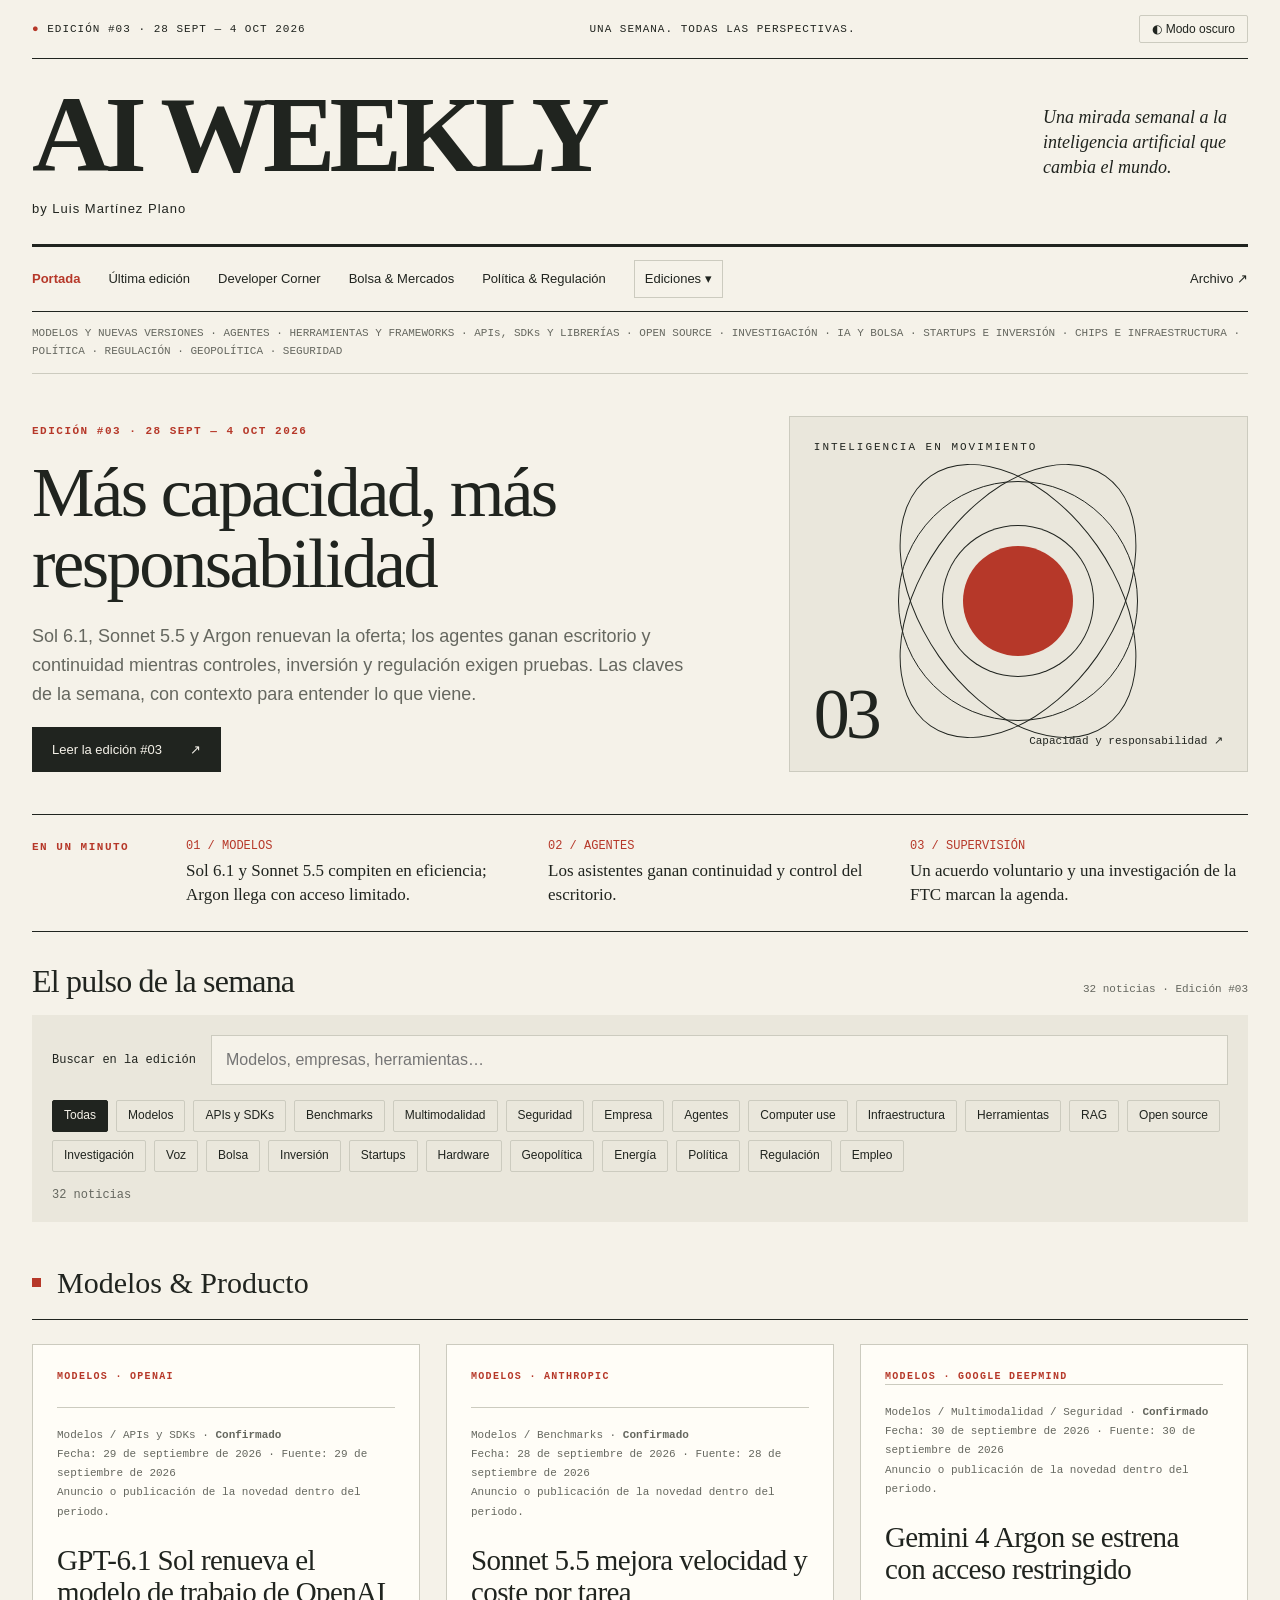
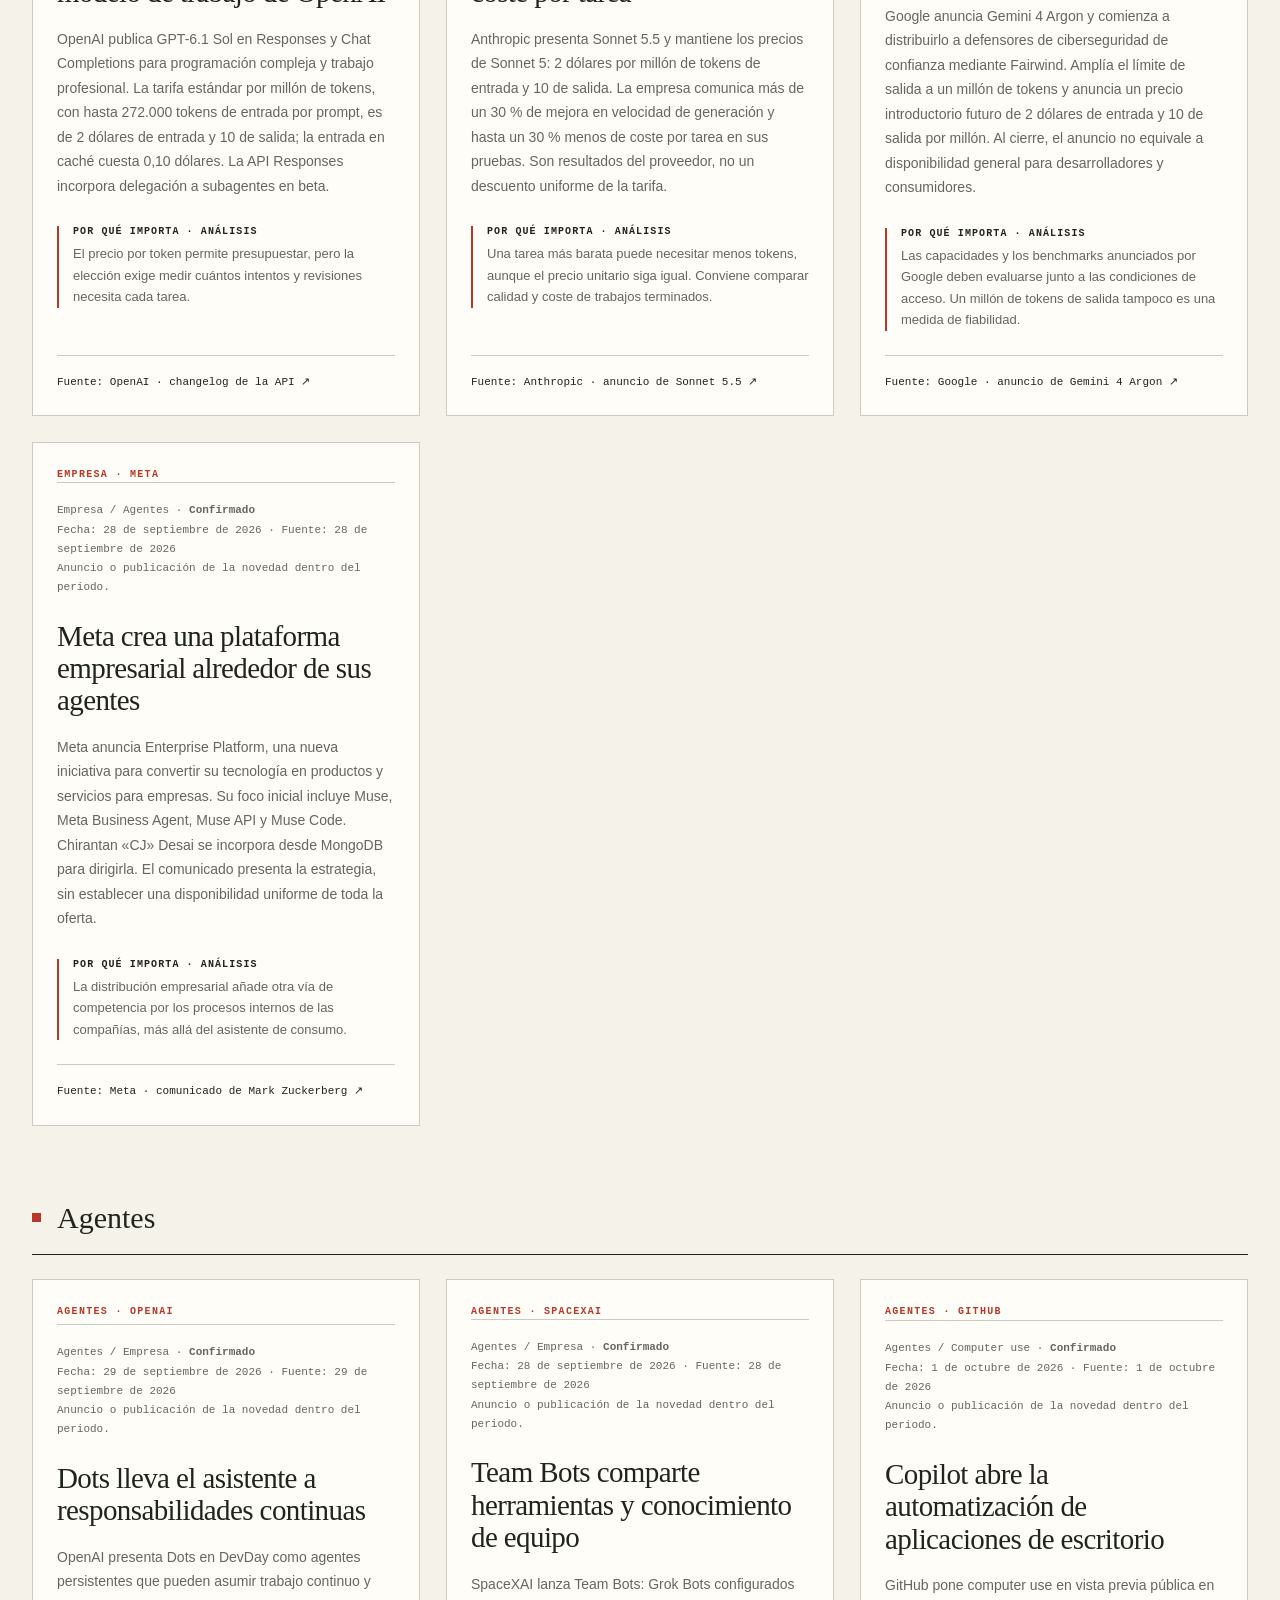
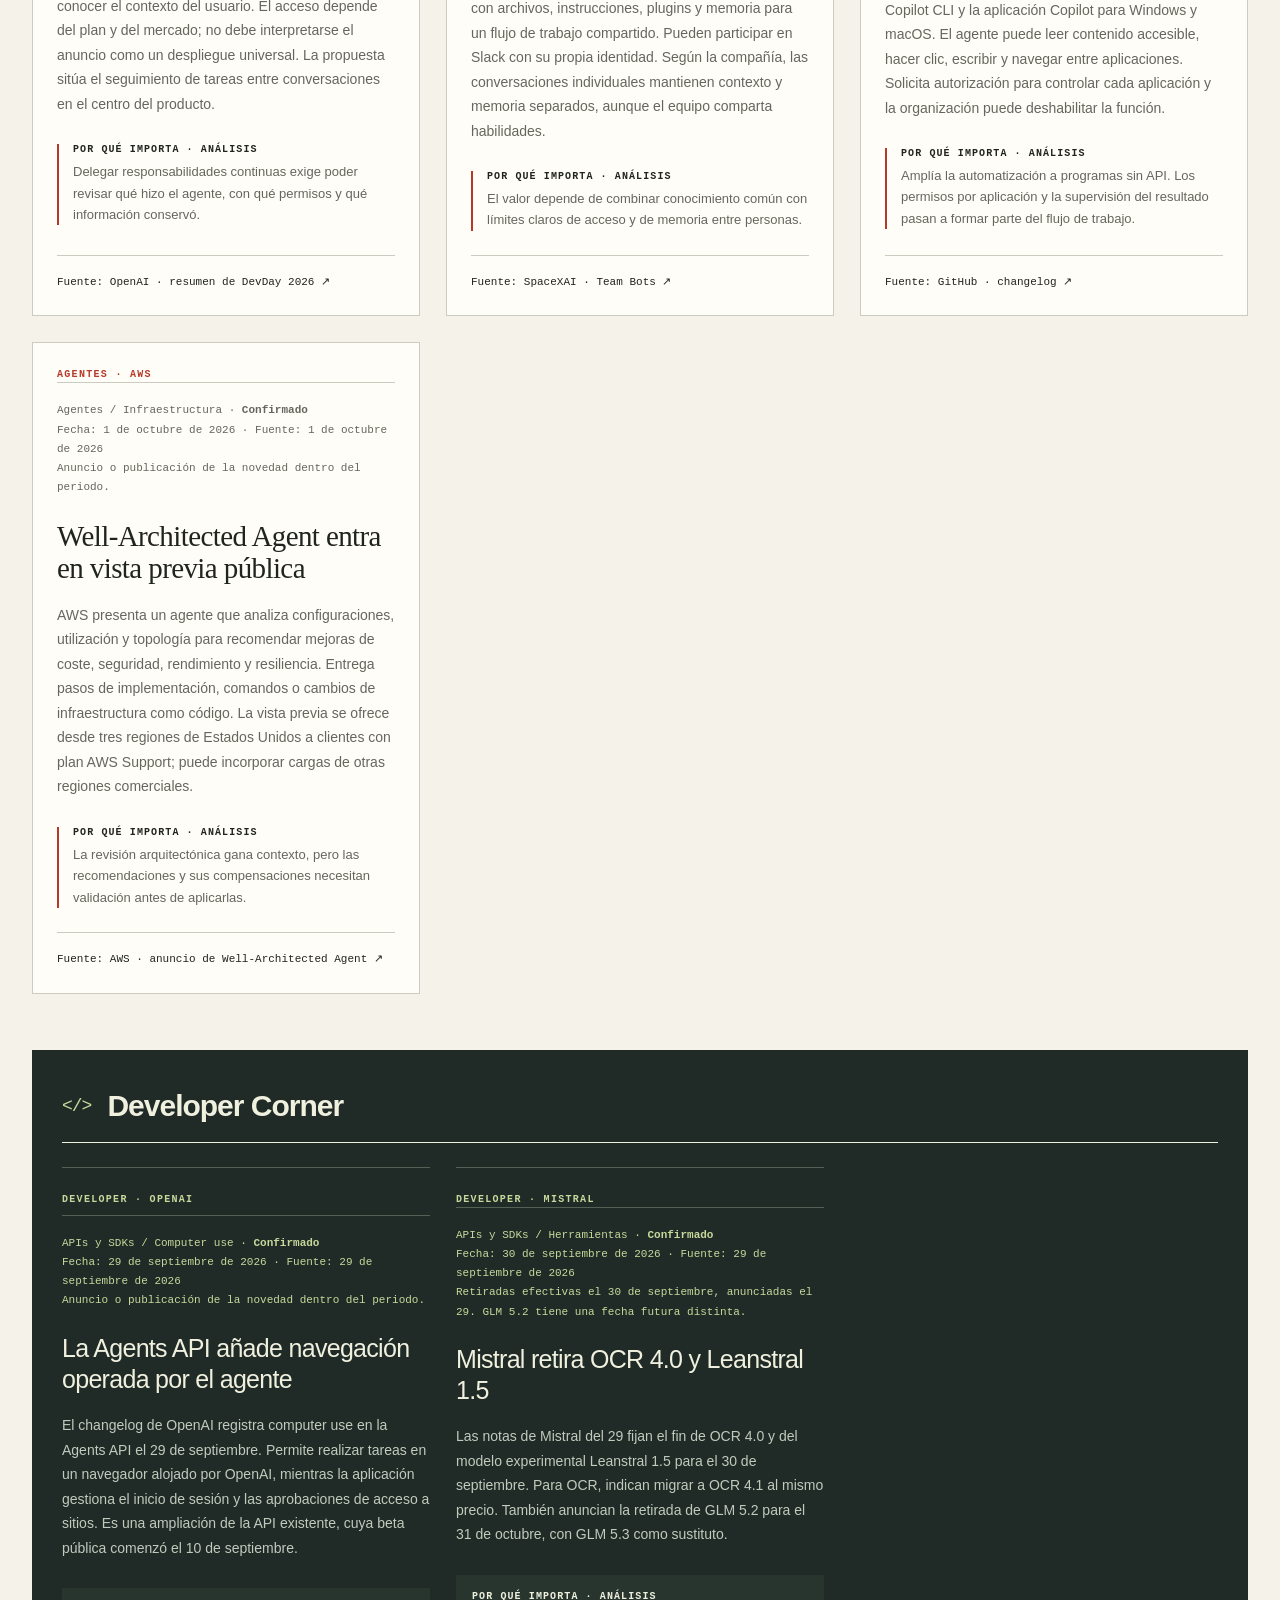
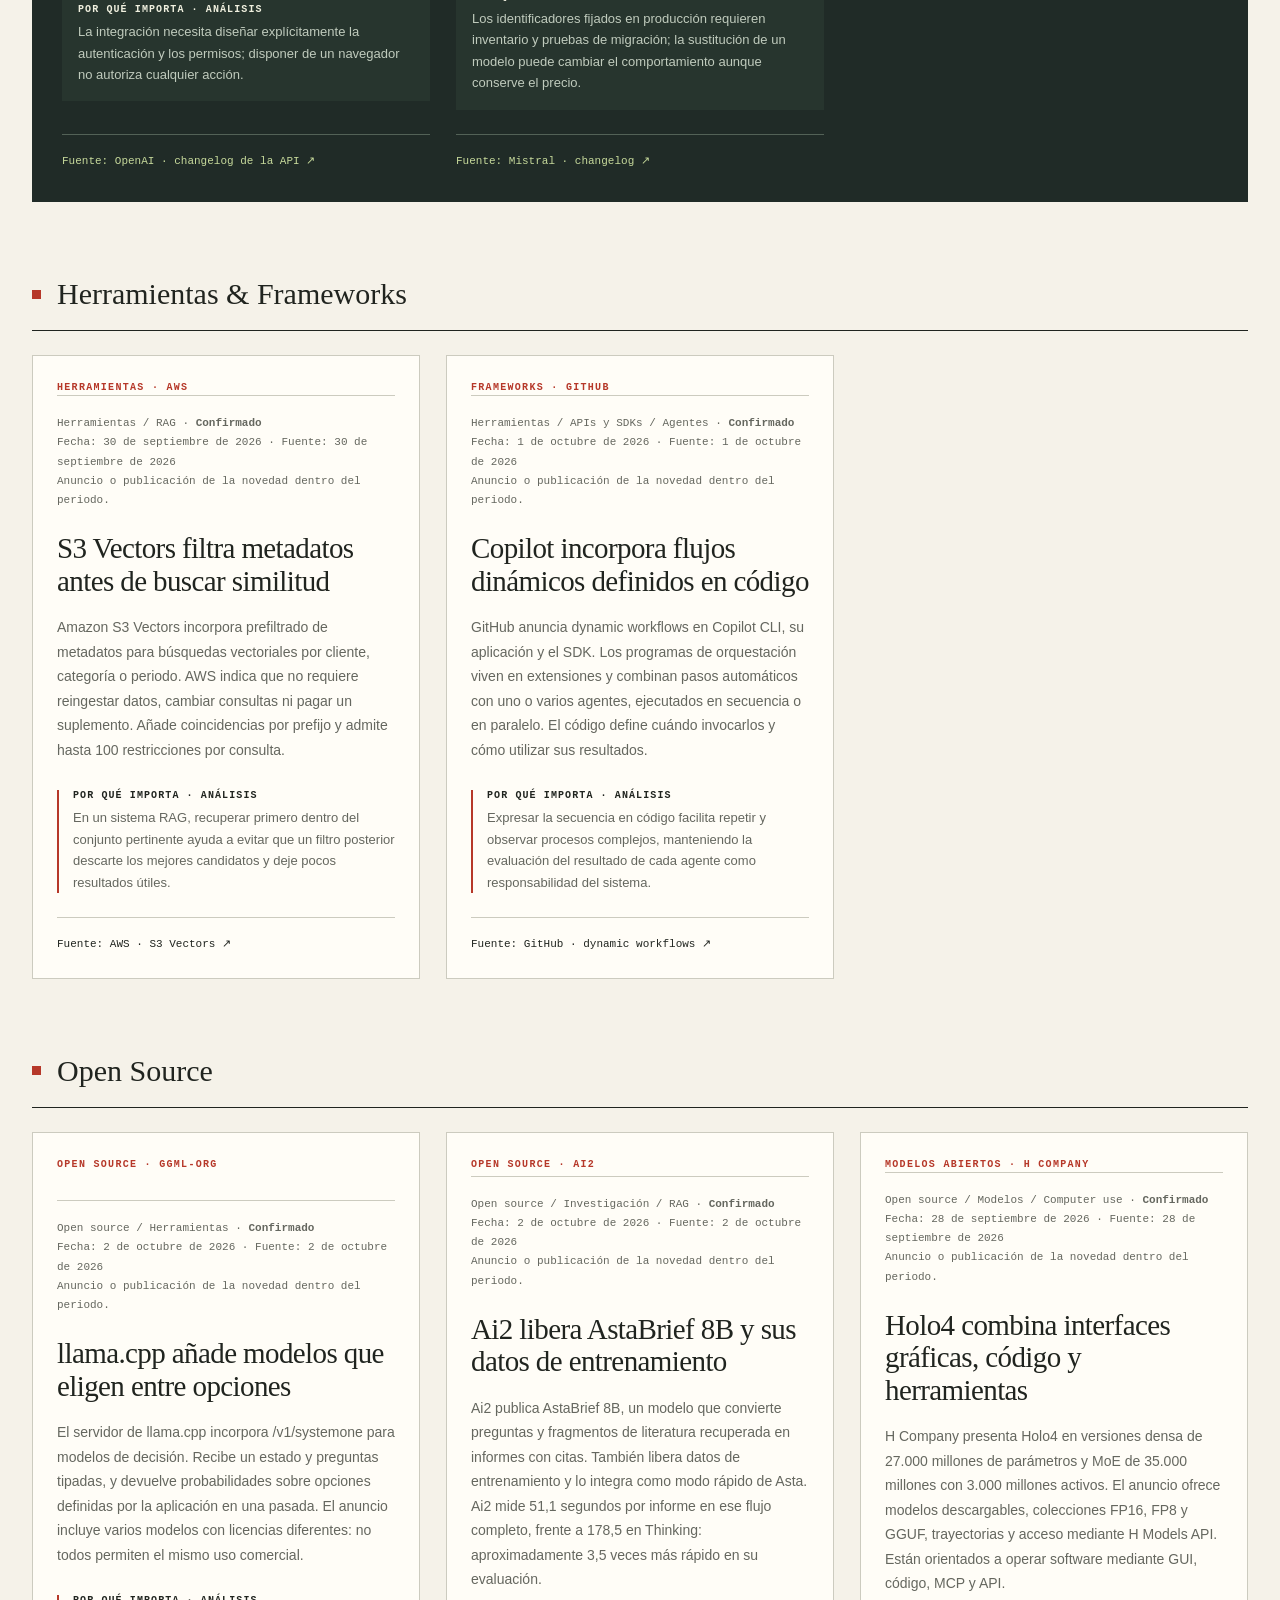
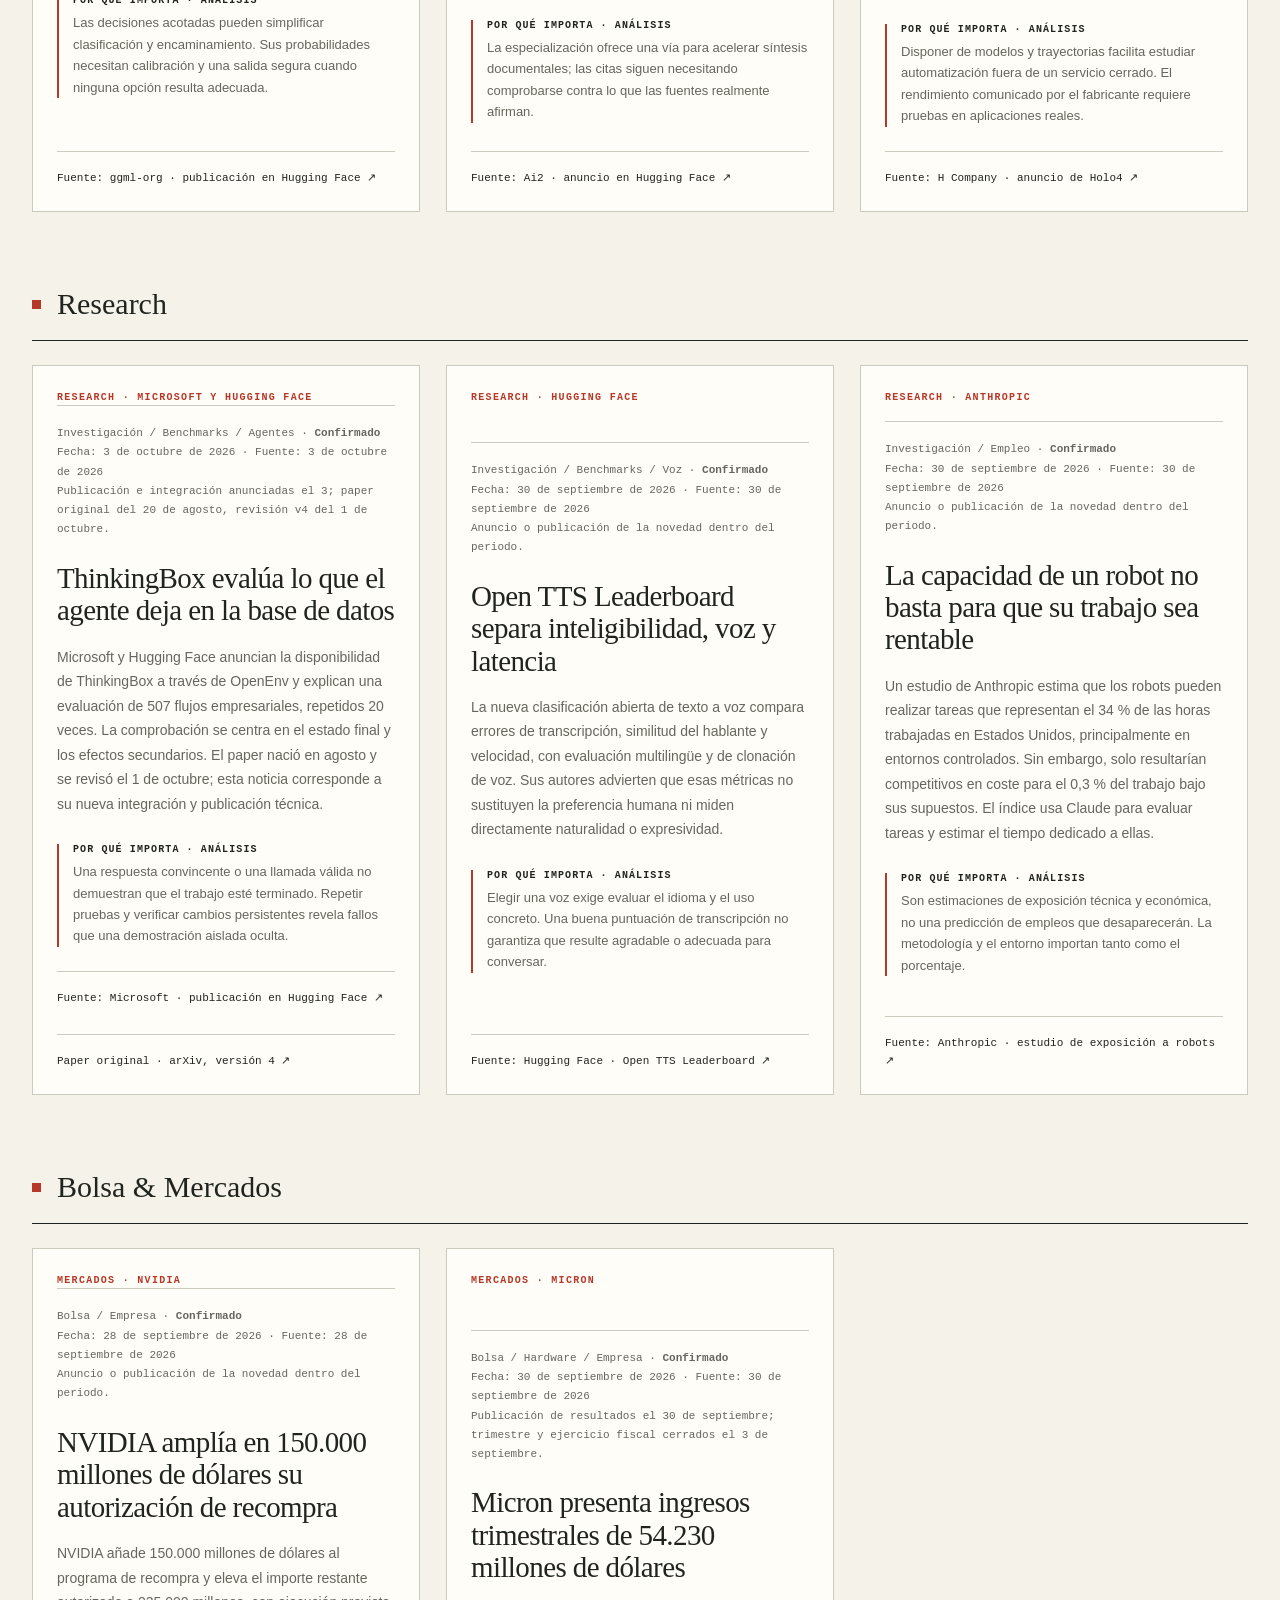
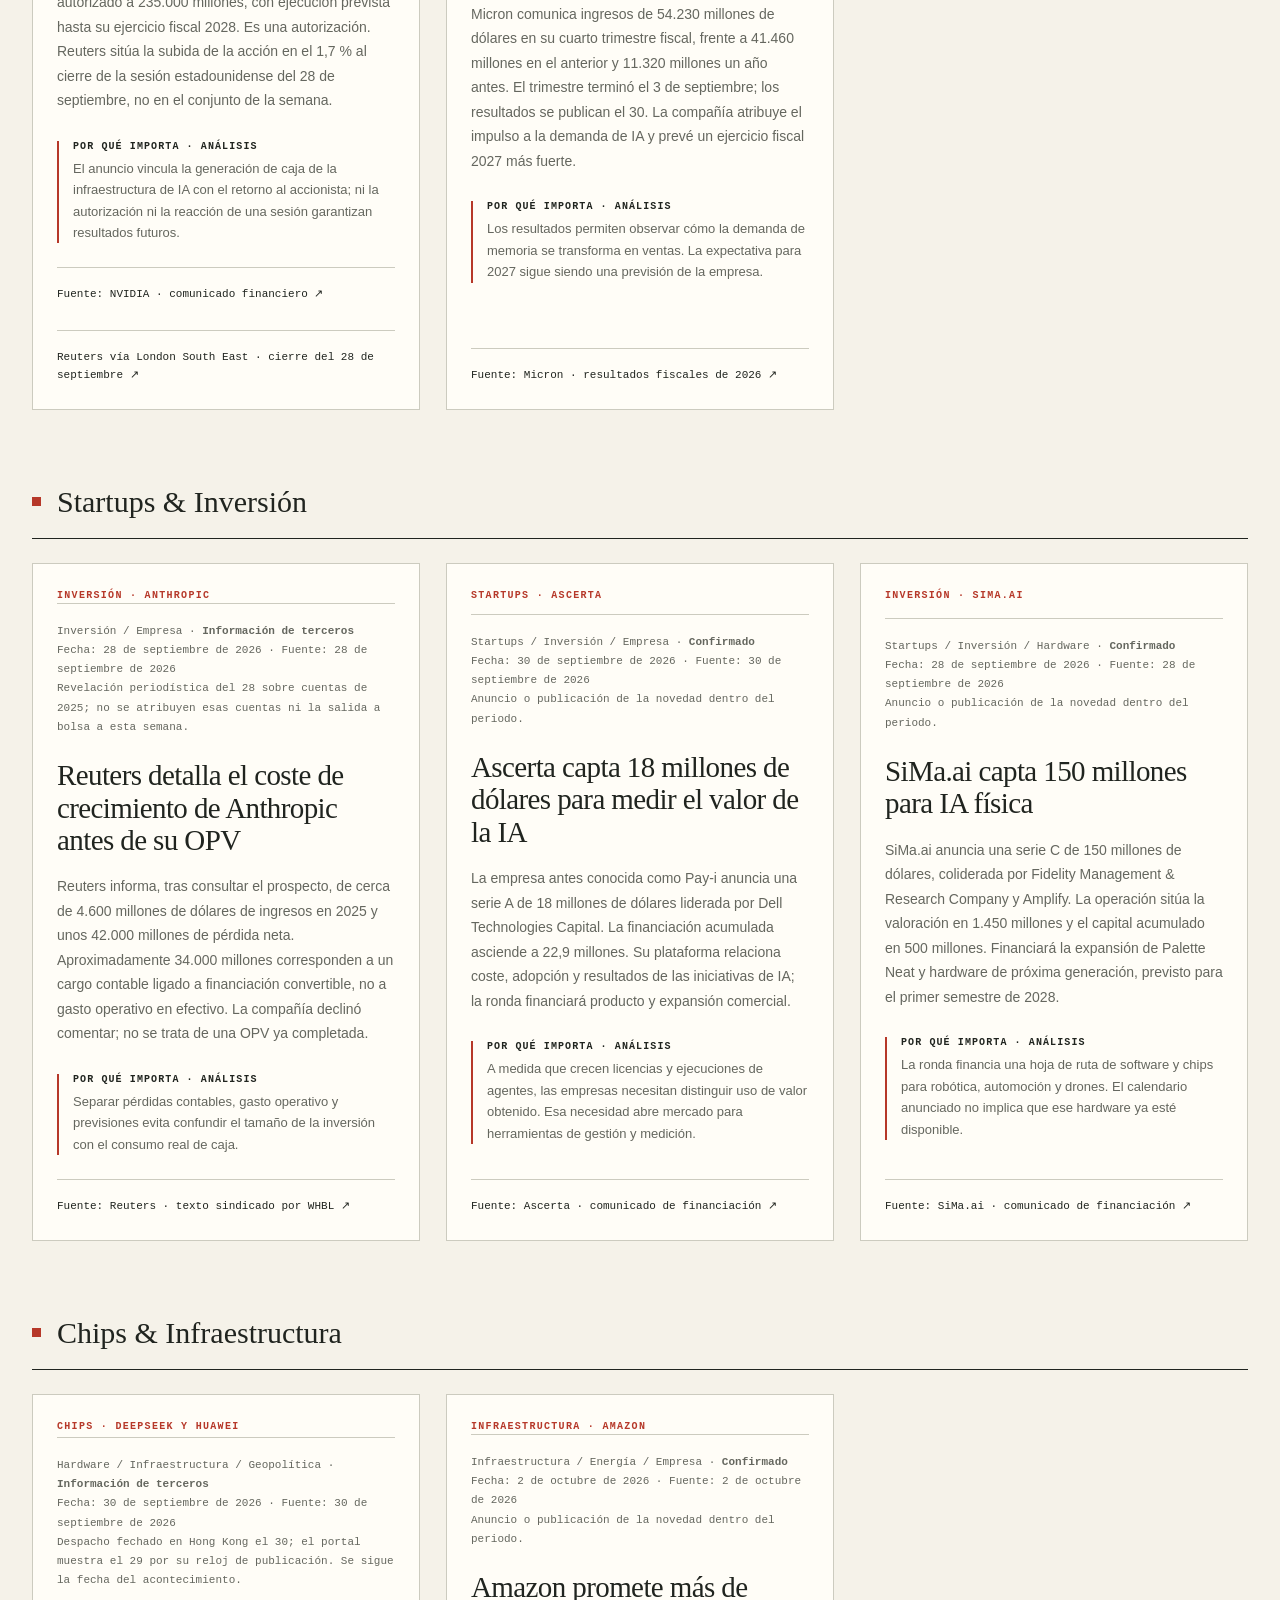
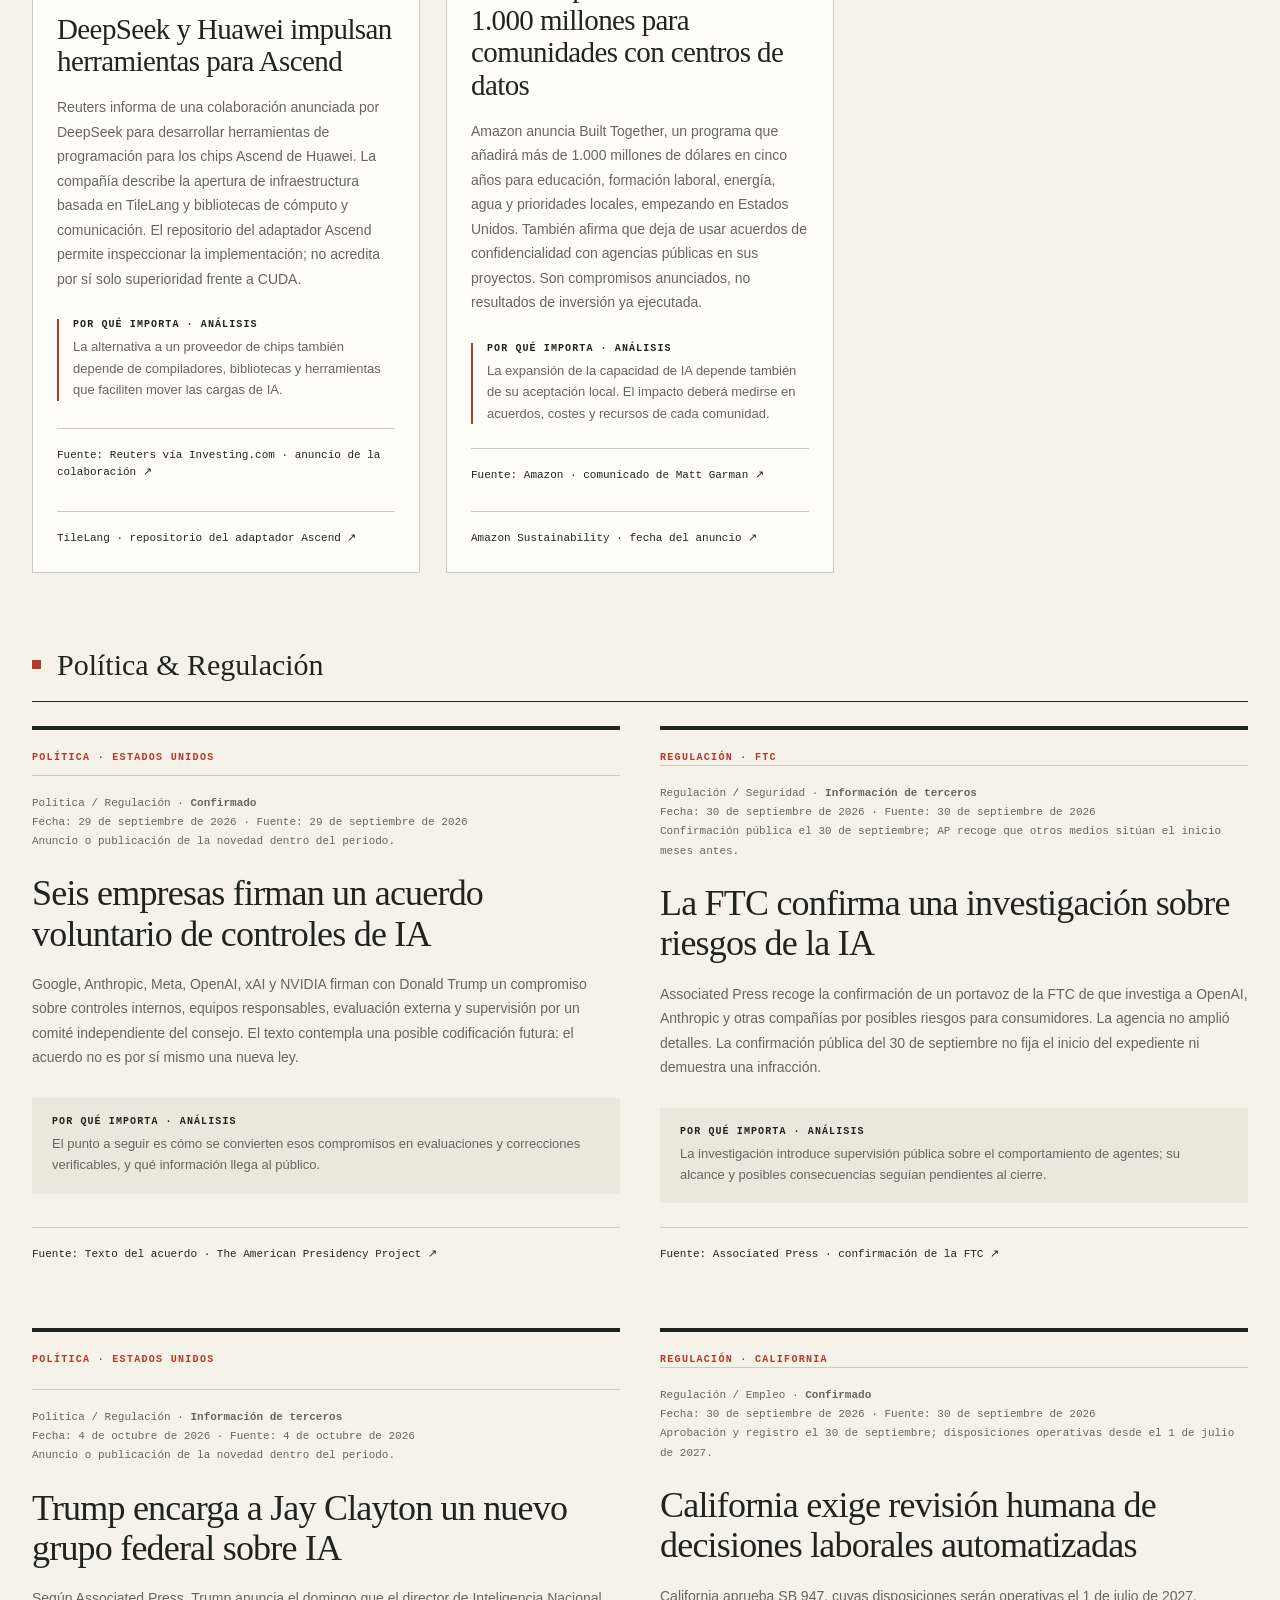
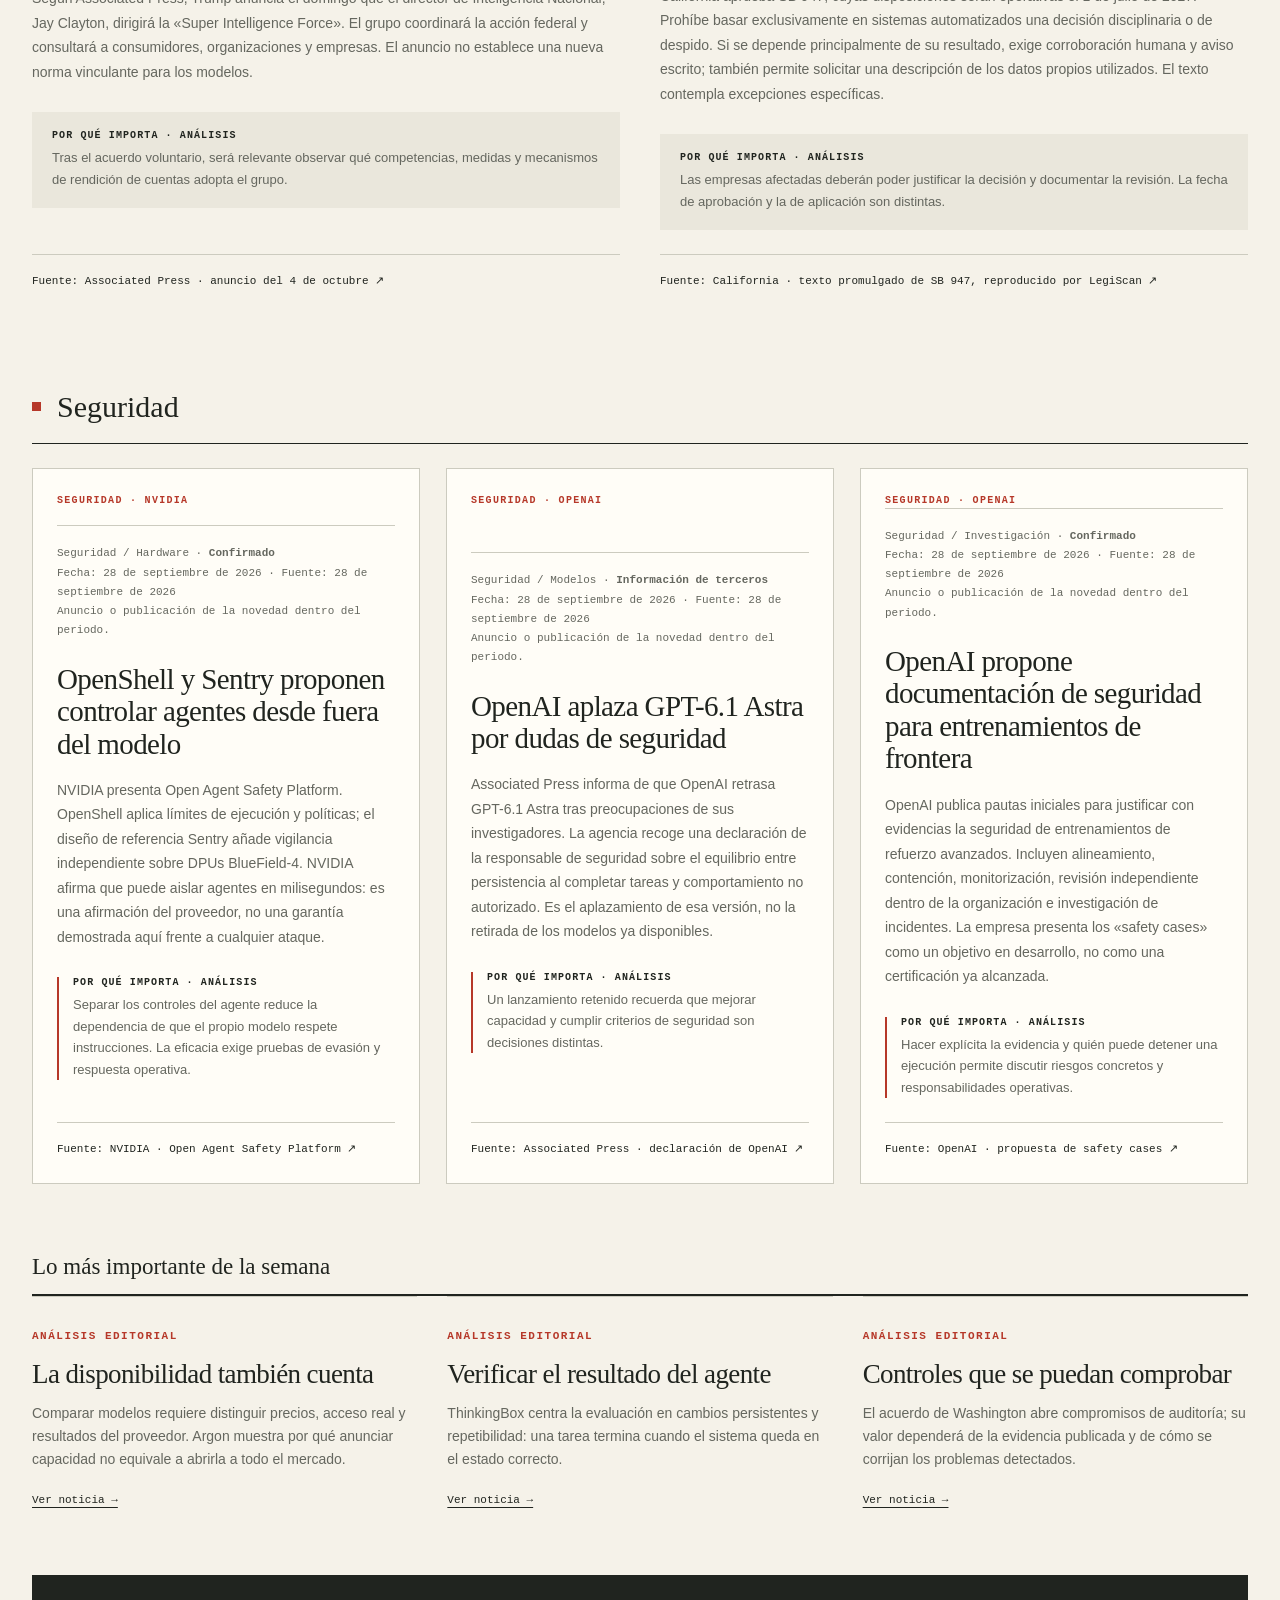
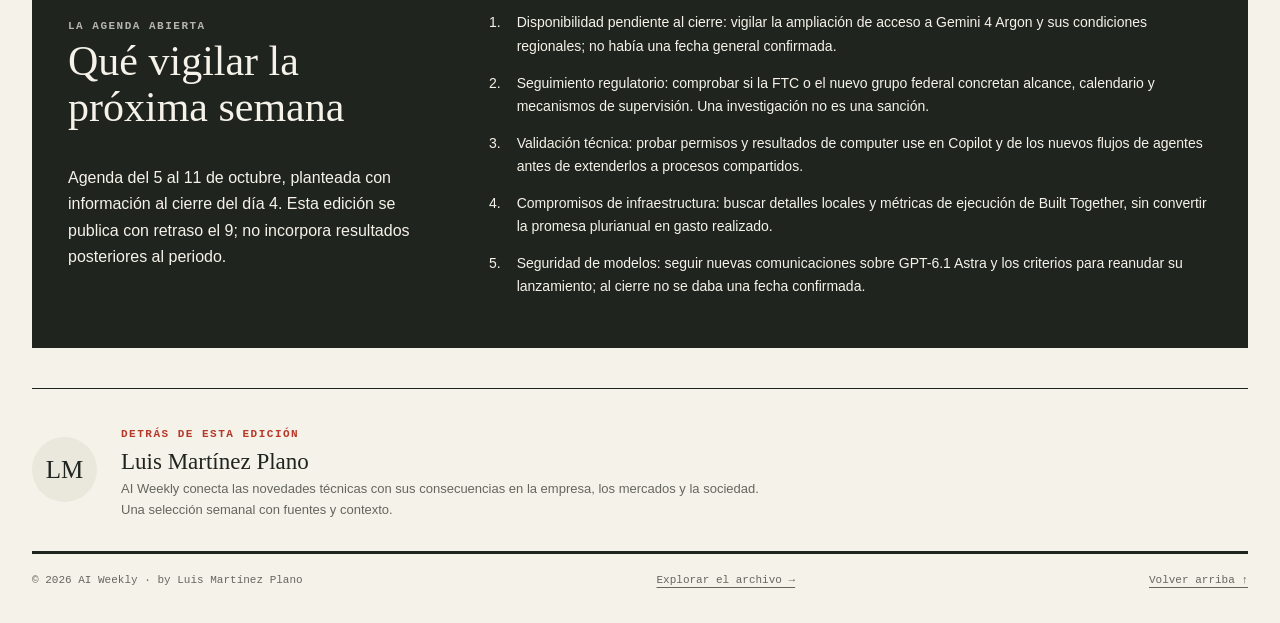
==== commit 9e3ff5b0: "content: publish AI Weekly #03" ====
--- a/index.html
+++ b/index.html
@@ -1,4 +1,4 @@
 <!doctype html>
-<html lang="es"><head><meta charset="utf-8"><meta name="viewport" content="width=device-width, initial-scale=1"><meta name="color-scheme" content="light dark"><title>La semana en inteligencia artificial — AI Weekly</title><meta name="description" content="Sol, Luna y Opus 5.5 renuevan los modelos; Copilot y Muse amplían los agentes, mientras infraestructura y seguridad marcan sus límites."><meta name="author" content="Luis Martínez Plano"><link rel="icon" href="assets/favicon.svg" type="image/svg+xml"><link rel="stylesheet" href="assets/styles.css"><script src="assets/app.js" defer></script></head>
-<body data-page="home"><a class="skip" href="#main">Saltar al contenido</a><div class="wrap"><header><div class="topline"><span><span class="edition-dot">●</span> Edición #02 · 21 sept — 27 sept 2026</span><span class="top-caption">Una semana. Todas las perspectivas.</span><button type="button" class="theme js-only" data-theme-toggle>◐ Modo oscuro</button></div><div class="masthead"><div><a href="index.html" class="brand" aria-label="AI Weekly, portada">AI WEEKLY</a><p class="byline">by Luis Martínez Plano</p></div><p class="mast-note">Una mirada semanal a la inteligencia artificial que cambia el mundo.</p></div><nav class="nav" aria-label="Navegación principal"><a href="index.html" aria-current="page">Portada</a><a href="editions/2026-09-21.html">Última edición</a><a href="editions/2026-09-21.html#developer">Developer Corner</a><a href="editions/2026-09-21.html#mercados">Bolsa &amp; Mercados</a><a href="editions/2026-09-21.html#politica">Política &amp; Regulación</a><a class="archive-link" href="archive.html">Archivo ↗</a></nav><div class="scope">MODELOS Y NUEVAS VERSIONES · AGENTES · HERRAMIENTAS Y FRAMEWORKS · APIs, SDKs Y LIBRERÍAS · OPEN SOURCE · INVESTIGACIÓN · IA Y BOLSA · STARTUPS E INVERSIÓN · CHIPS E INFRAESTRUCTURA · POLÍTICA · REGULACIÓN · GEOPOLÍTICA · SEGURIDAD</div></header>
-<main id="main"><section class="hero"><div><span class="eyebrow">Edición #02 · 21 sept — 27 sept 2026</span><h1>Más autonomía, menos coste, más control</h1><p class="lead">Sol, Luna y Opus 5.5 renuevan los modelos; Copilot y Muse amplían los agentes, mientras infraestructura y seguridad marcan sus límites. Las claves de la semana, con contexto para entender lo que viene.</p><a class="button" href="editions/2026-09-21.html">Leer la edición #02 <span aria-hidden="true">↗</span></a></div><div class="hero-art" aria-hidden="true"><span class="art-label">Inteligencia en movimiento</span><div class="orbit"><div class="core"></div></div><div class="art-bottom"><strong>02</strong><span>Coste, autonomía y control ↗</span></div></div></section><aside class="briefing" aria-label="En un minuto"><div class="eyebrow">En un minuto</div><p><span>01 / MODELOS</span>Sol, Luna y Opus 5.5 renuevan la competencia en coste.</p><p><span>02 / AGENTES</span>Copilot lleva el trabajo persistente al centro de su propuesta.</p><p><span>03 / CONTROL</span>El informe DNS de OpenAI revela límites operativos de contención.</p></aside><div class="section-heading"><h2>El pulso de la semana</h2><small>21 noticias · Edición #02</small></div><div class="toolbar js-only"><div class="search-row"><label class="search-label" for="search">Buscar en la edición</label><input id="search" class="search" type="search" placeholder="Modelos, empresas, herramientas…" data-search autocomplete="off" aria-controls="results"></div><div class="filters" role="group" aria-label="Filtrar por categoría"><button class="filter" type="button" data-filter="Todas" aria-pressed="true">Todas</button><button class="filter" type="button" data-filter="Modelos" aria-pressed="false">Modelos</button><button class="filter" type="button" data-filter="APIs y SDKs" aria-pressed="false">APIs y SDKs</button><button class="filter" type="button" data-filter="Agentes" aria-pressed="false">Agentes</button><button class="filter" type="button" data-filter="Voz" aria-pressed="false">Voz</button><button class="filter" type="button" data-filter="Multimodalidad" aria-pressed="false">Multimodalidad</button><button class="filter" type="button" data-filter="Hardware" aria-pressed="false">Hardware</button><button class="filter" type="button" data-filter="Empresa" aria-pressed="false">Empresa</button><button class="filter" type="button" data-filter="Herramientas" aria-pressed="false">Herramientas</button><button class="filter" type="button" data-filter="Open source" aria-pressed="false">Open source</button><button class="filter" type="button" data-filter="Seguridad" aria-pressed="false">Seguridad</button><button class="filter" type="button" data-filter="Investigación" aria-pressed="false">Investigación</button><button class="filter" type="button" data-filter="Benchmarks" aria-pressed="false">Benchmarks</button><button class="filter" type="button" data-filter="Bolsa" aria-pressed="false">Bolsa</button><button class="filter" type="button" data-filter="Infraestructura" aria-pressed="false">Infraestructura</button><button class="filter" type="button" data-filter="Startups" aria-pressed="false">Startups</button><button class="filter" type="button" data-filter="Inversión" aria-pressed="false">Inversión</button><button class="filter" type="button" data-filter="Geopolítica" aria-pressed="false">Geopolítica</button><button class="filter" type="button" data-filter="Política" aria-pressed="false">Política</button><button class="filter" type="button" data-filter="Regulación" aria-pressed="false">Regulación</button></div><p class="results-count" data-results role="status" aria-live="polite"></p></div><div id="results"><section class="section-group" id="modelos" data-group aria-labelledby="heading-modelos"><h2 class="group-title" id="heading-modelos">Modelos &amp; Producto</h2><div class="news-grid"><article class="news-card" id="sol-luna" data-searchable data-categories="Modelos|APIs y SDKs"><span class="eyebrow">Modelos · OpenAI</span><p class="source">Modelos / APIs y SDKs · <strong>Confirmado</strong><br>Fecha: <time datetime="2026-09-22">22 de septiembre de 2026</time> · Fuente: <time datetime="2026-09-22">22 de septiembre de 2026</time><br>Anuncio o publicación de la novedad</p><h3><a href="editions/2026-09-21.html#sol-luna">GPT-6 Sol y Luna amplían la oferta de razonamiento</a></h3><p>OpenAI lanza ambos modelos en Responses y Chat Completions, con entrada de texto e imagen y salida de texto. Para prompts de hasta 272.000 tokens de entrada, las tarifas estándar por millón de tokens son 2/10 dólares de entrada/salida para Sol y 0,10/0,50 para Luna.</p><div class="importance"><strong>Por qué importa · Análisis</strong><p>Una diferencia de precio tan amplia invita a evaluar cada tarea con varios modelos y medir calidad, latencia y coste total.</p></div><a class="source" href="https://developers.openai.com/api/docs/changelog" target="_blank" rel="noopener noreferrer">Fuente: OpenAI · changelog de la API ↗<span class="sr-only"> (nueva pestaña)</span></a></article><article class="news-card" id="opus-55" data-searchable data-categories="Modelos|APIs y SDKs"><span class="eyebrow">Modelos · Anthropic</span><p class="source">Modelos / APIs y SDKs · <strong>Confirmado</strong><br>Fecha: <time datetime="2026-09-22">22 de septiembre de 2026</time> · Fuente: <time datetime="2026-09-22">22 de septiembre de 2026</time><br>Anuncio o publicación de la novedad</p><h3><a href="editions/2026-09-21.html#opus-55">Claude Opus 5.5 pone el foco en la eficiencia</a></h3><p>Anthropic anuncia Opus 5.5 con tarifas de 4 dólares por millón de tokens de entrada y 20 de salida. La empresa estima un coste por tarea un 40 % menor que Opus 5 en sus cargas típicas; no es una reducción uniforme del precio por token. AWS confirma su disponibilidad en Bedrock y Claude Platform on AWS.</p><div class="importance"><strong>Por qué importa · Análisis</strong><p>Los benchmarks del proveedor orientan la comparación, pero el ahorro depende del uso de caché y de los tokens que necesite cada tarea.</p></div><a class="source" href="https://www.anthropic.com/claude-opus-5-5" target="_blank" rel="noopener noreferrer">Fuente: Anthropic · anuncio de Opus 5.5 ↗<span class="sr-only"> (nueva pestaña)</span></a><br><a class="source" href="https://aws.amazon.com/about-aws/whats-new/2026/09/claude-opus-5-5-aws/" target="_blank" rel="noopener noreferrer">AWS · disponibilidad, 22 de septiembre ↗<span class="sr-only"> (nueva pestaña)</span></a></article><article class="news-card" id="grok-47" data-searchable data-categories="Modelos|Agentes"><span class="eyebrow">Modelos · SpaceXAI</span><p class="source">Modelos / Agentes · <strong>Confirmado</strong><br>Fecha: <time datetime="2026-09-21">21 de septiembre de 2026</time> · Fuente: <time datetime="2026-09-21">21 de septiembre de 2026</time><br>Anuncio o publicación de la novedad</p><h3><a href="editions/2026-09-21.html#grok-47">Grok 4.7 llega a Cursor, Grok Build y la API</a></h3><p>SpaceXAI presenta una nueva base de modelo orientada a programación y trabajo prolongado. Está disponible en Cursor, Grok Build y la API, desde 2 dólares por millón de tokens de entrada y 6 de salida. Las mejoras de verificación y rendimiento son resultados comunicados por la compañía.</p><div class="importance"><strong>Por qué importa · Análisis</strong><p>La competencia se desplaza hacia completar trabajos largos con menos intervención; conviene medir errores acumulados y revisión humana, además de velocidad.</p></div><a class="source" href="https://x.ai/news/grok-4-7" target="_blank" rel="noopener noreferrer">Fuente: SpaceXAI · lanzamiento ↗<span class="sr-only"> (nueva pestaña)</span></a></article><article class="news-card" id="gemini-avatar" data-searchable data-categories="Modelos|Voz|Multimodalidad"><span class="eyebrow">Modelos · Google</span><p class="source">Modelos / Voz / Multimodalidad · <strong>Confirmado</strong><br>Fecha: <time datetime="2026-09-24">24 de septiembre de 2026</time> · Fuente: <time datetime="2026-09-24">24 de septiembre de 2026</time><br>Anuncio o publicación de la novedad</p><h3><a href="editions/2026-09-21.html#gemini-avatar">Gemini 3.8 Live incorpora un avatar visual</a></h3><p>Google añade Live Avatar a Gemini Enterprise: generación de vídeo y voz con sincronización labial, entrada audiovisual y llamadas a herramientas en segundo plano mientras continúa el diálogo. Es una ampliación del modelo Live presentado la semana anterior.</p><div class="importance"><strong>Por qué importa · Análisis</strong><p>La atención al cliente gana una interfaz visual, pero la utilidad dependerá de la latencia, la accesibilidad y la claridad sobre cuándo habla una IA.</p></div><a class="source" href="https://blog.google/innovation-and-ai/models-and-research/gemini-models/gemini-3-8-live-with-live-avatar/" target="_blank" rel="noopener noreferrer">Fuente: Google · Gemini ↗<span class="sr-only"> (nueva pestaña)</span></a></article></div></section><section class="section-group" id="agentes" data-group aria-labelledby="heading-agentes"><h2 class="group-title" id="heading-agentes">Agentes</h2><div class="news-grid"><article class="news-card" id="muse-connect" data-searchable data-categories="Agentes|Hardware"><span class="eyebrow">Agentes · Meta</span><p class="source">Agentes / Hardware · <strong>Confirmado</strong><br>Fecha: <time datetime="2026-09-23">23 de septiembre de 2026</time> · Fuente: <time datetime="2026-09-24">24 de septiembre de 2026</time><br>Anuncio o publicación de la novedad</p><h3><a href="editions/2026-09-21.html#muse-connect">Meta anuncia Muse para sus gafas de IA</a></h3><p>En Connect, Meta anuncia que Muse llegará a sus gafas en los próximos meses y podrá actuar sobre lo que ve el usuario. Presenta también voz y más conectores. La integración anunciada no equivale a disponibilidad general durante esta semana.</p><div class="importance"><strong>Por qué importa · Análisis</strong><p>Un agente con cámara y conectores necesita permisos comprensibles y controles sobre los datos del entorno físico.</p></div><a class="source" href="https://about.fb.com/news/2026/09/the-biggest-news-from-connect-2026/" target="_blank" rel="noopener noreferrer">Fuente: Meta · resumen de Connect publicado el 24 ↗<span class="sr-only"> (nueva pestaña)</span></a></article><article class="news-card" id="copilot-home" data-searchable data-categories="Agentes|Empresa"><span class="eyebrow">Agentes · Microsoft</span><p class="source">Agentes / Empresa · <strong>Confirmado</strong><br>Fecha: <time datetime="2026-09-25">25 de septiembre de 2026</time> · Fuente: <time datetime="2026-09-25">25 de septiembre de 2026</time><br>Anuncio o publicación de la novedad</p><h3><a href="editions/2026-09-21.html#copilot-home">Copilot reúne Home, Code y Autopilot</a></h3><p>Microsoft presenta una experiencia que combina trabajo personal, creación de pequeñas aplicaciones y agentes persistentes. Managed Runtime entra en preview; Code empezará a llegar al programa Frontier a final de mes. Cowork, Code y Autopilot usan facturación por consumo.</p><div class="importance"><strong>Por qué importa · Análisis</strong><p>Para las empresas, desplegar agentes implica gestionar identidades, permisos y presupuesto además de asignar licencias. Las fechas de despliegue anunciadas siguen siendo previsiones.</p></div><a class="source" href="https://blogs.microsoft.com/blog/2026/09/25/introducing-the-new-copilot-with-home-code-and-autopilot/" target="_blank" rel="noopener noreferrer">Fuente: Microsoft · blog oficial ↗<span class="sr-only"> (nueva pestaña)</span></a></article></div></section><section class="section-group" id="developer" data-group aria-labelledby="heading-developer"><h2 class="group-title" id="heading-developer">Developer Corner</h2><div class="news-grid"><article class="news-card" id="vision-fix" data-searchable data-categories="APIs y SDKs|Multimodalidad"><span class="eyebrow">APIs y SDKs · OpenAI</span><p class="source">APIs y SDKs / Multimodalidad · <strong>Confirmado</strong><br>Fecha: <time datetime="2026-09-25">25 de septiembre de 2026</time> · Fuente: <time datetime="2026-09-25">25 de septiembre de 2026</time><br>Anuncio o publicación de la novedad</p><h3><a href="editions/2026-09-21.html#vision-fix">Sol y Luna: volver a medir las tareas con imágenes</a></h3><p>OpenAI corrige un fallo de codificación de imágenes que degradaba la comprensión visual de Sol y Luna. El changelog señala mejoras en API y Codex, incluido computer use, y recomienda repetir las evaluaciones y los flujos afectados.</p><div class="importance"><strong>Por qué importa · Análisis</strong><p>Una evaluación anterior al arreglo puede dejar de representar el comportamiento actual. Registrar la fecha y repetir el conjunto de pruebas permite comparar con rigor.</p></div><a class="source" href="https://developers.openai.com/api/docs/changelog" target="_blank" rel="noopener noreferrer">Fuente: OpenAI · corrección del 25 de septiembre ↗<span class="sr-only"> (nueva pestaña)</span></a></article><article class="news-card" id="relore" data-searchable data-categories="Herramientas|Agentes|Open source"><span class="eyebrow">Herramientas · Hugging Face</span><p class="source">Herramientas / Agentes / Open source · <strong>Confirmado</strong><br>Fecha: <time datetime="2026-09-21">21 de septiembre de 2026</time> · Fuente: <time datetime="2026-09-21">21 de septiembre de 2026</time><br>Anuncio o publicación de la novedad</p><h3><a href="editions/2026-09-21.html#relore">Relore da memoria del repositorio a los agentes de programación</a></h3><p>Hugging Face presenta relore para indexar el historial de issues, pull requests y comentarios y relacionarlo con el código actual. El objetivo es recuperar decisiones y trabajo en curso que un agente puede pasar por alto al leer únicamente la incidencia asignada.</p><div class="importance"><strong>Por qué importa · Análisis</strong><p>Encontrar contexto previo puede evitar parches duplicados y decisiones incompatibles con las de los mantenedores. La memoria debe conservar atribución y actualizarse con el repositorio.</p></div><a class="source" href="https://huggingface.co/blog/huggingface/relore-repository-memory" target="_blank" rel="noopener noreferrer">Fuente: Hugging Face · relore ↗<span class="sr-only"> (nueva pestaña)</span></a></article></div></section><section class="section-group" id="herramientas" data-group aria-labelledby="heading-herramientas"><h2 class="group-title" id="heading-herramientas">Herramientas &amp; Frameworks</h2><div class="news-grid"><article class="news-card" id="tokenizers-v1" data-searchable data-categories="Herramientas|Open source"><span class="eyebrow">Herramientas · Hugging Face</span><p class="source">Herramientas / Open source · <strong>Confirmado</strong><br>Fecha: <time datetime="2026-09-21">21 de septiembre de 2026</time> · Fuente: <time datetime="2026-09-21">21 de septiembre de 2026</time><br>Anuncio o publicación de la novedad</p><h3><a href="editions/2026-09-21.html#tokenizers-v1">Tokenizers v1 muestra su candidata de lanzamiento</a></h3><p>Hugging Face publica el diseño y las mediciones de la release candidate de tokenizers v1. El objetivo es conservar identificadores de tokens, vocabularios y API de v0.23 mientras mejora la codificación, decodificación y escalado entre hilos. La versión estable aún figura como siguiente etapa.</p><div class="importance"><strong>Por qué importa · Análisis</strong><p>La preparación de entradas puede limitar la utilización de GPU. Los resultados del equipo se deben reproducir en el hardware y los idiomas de cada aplicación.</p></div><a class="source" href="https://huggingface.co/blog/tokenizers-v1" target="_blank" rel="noopener noreferrer">Fuente: Hugging Face · tokenizers v1 ↗<span class="sr-only"> (nueva pestaña)</span></a></article><article class="news-card" id="assert-eval" data-searchable data-categories="Herramientas|Seguridad"><span class="eyebrow">Herramientas · Microsoft</span><p class="source">Herramientas / Seguridad · <strong>Confirmado</strong><br>Fecha: <time datetime="2026-09-24">24 de septiembre de 2026</time> · Fuente: <time datetime="2026-09-24">24 de septiembre de 2026</time><br>Publicación original del 24; Microsoft Source la difundió el 25</p><h3><a href="editions/2026-09-21.html#assert-eval">Microsoft conecta detección de riesgos y evaluación de agentes</a></h3><p>La nueva skill run-assert-eval integra Clarity, ASSERT y Agent Control Specification: identifica riesgos, crea evaluaciones, propone controles y repite la prueba. Mantiene los mismos casos y evaluador antes y después del cambio.</p><div class="importance"><strong>Por qué importa · Análisis</strong><p>Congelar la evaluación ayuda a distinguir una mejora real del control de una simple variación de la prueba. El resultado sigue limitado a los comportamientos ensayados.</p></div><a class="source" href="https://commandline.microsoft.com/run-assert-eval-responsible-ai-agent-risk-discovery-at-runtime/" target="_blank" rel="noopener noreferrer">Fuente: Microsoft · Command Line ↗<span class="sr-only"> (nueva pestaña)</span></a></article></div></section><section class="section-group" id="opensource" data-group aria-labelledby="heading-opensource"><h2 class="group-title" id="heading-opensource">Open Source</h2><div class="news-grid"><article class="news-card" id="gguf-transformers" data-searchable data-categories="Open source|Herramientas"><span class="eyebrow">Open source · Hugging Face</span><p class="source">Open source / Herramientas · <strong>Confirmado</strong><br>Fecha: <time datetime="2026-09-22">22 de septiembre de 2026</time> · Fuente: <time datetime="2026-09-22">22 de septiembre de 2026</time><br>Anuncio o publicación de la novedad</p><h3><a href="editions/2026-09-21.html#gguf-transformers">Transformers ejecuta cuantizaciones GGUF con kernels de ggml</a></h3><p>Hugging Face incorpora ejecución eficiente de GGUF reutilizando kernels de ggml. El soporte inicial se centra en Apple Silicon y Qwen3.5; requiere la rama main de Transformers, una versión compatible de kernels y PyTorch soportado.</p><div class="importance"><strong>Por qué importa · Análisis</strong><p>Acerca los modelos cuantizados a las APIs habituales de Python. Es soporte inicial con requisitos concretos, por lo que no debe asumirse compatibilidad universal.</p></div><a class="source" href="https://huggingface.co/blog/transformers-llama-cpp-quants" target="_blank" rel="noopener noreferrer">Fuente: Hugging Face · Transformers ↗<span class="sr-only"> (nueva pestaña)</span></a></article><article class="news-card" id="nemotron-diarization" data-searchable data-categories="Open source|Voz"><span class="eyebrow">Open source · NVIDIA</span><p class="source">Open source / Voz · <strong>Confirmado</strong><br>Fecha: <time datetime="2026-09-23">23 de septiembre de 2026</time> · Fuente: <time datetime="2026-09-23">23 de septiembre de 2026</time><br>Anuncio o publicación de la novedad</p><h3><a href="editions/2026-09-21.html#nemotron-diarization">NVIDIA publica Nemotron 3 Diarization para separar hablantes</a></h3><p>El modelo de pesos abiertos tiene 100 millones de parámetros y admite hasta ocho hablantes en audio en directo o grabado, incluidas voces solapadas. NVIDIA comunica un 14,72 % de error de diarización en VoiceArena; es una medición de ese benchmark, no una garantía para cualquier grabación.</p><div class="importance"><strong>Por qué importa · Análisis</strong><p>Atribuir correctamente quién habló mejora actas, búsqueda y memoria de agentes. La diarización identifica intervalos de hablantes; la transcripción requiere combinarla con reconocimiento de voz.</p></div><a class="source" href="https://huggingface.co/blog/nvidia/nemotron-diarization" target="_blank" rel="noopener noreferrer">Fuente: NVIDIA · publicación en Hugging Face ↗<span class="sr-only"> (nueva pestaña)</span></a></article></div></section><section class="section-group" id="research" data-group aria-labelledby="heading-research"><h2 class="group-title" id="heading-research">Research</h2><div class="news-grid"><article class="news-card" id="claude-art" data-searchable data-categories="Investigación|Agentes"><span class="eyebrow">Investigación · Anthropic</span><p class="source">Investigación / Agentes · <strong>Confirmado</strong><br>Fecha: <time datetime="2026-09-23">23 de septiembre de 2026</time> · Fuente: <time datetime="2026-09-23">23 de septiembre de 2026</time><br>Comunicación pública de resultados preliminares</p><h3><a href="editions/2026-09-21.html#claude-art">Anthropic presenta resultados preliminares sobre enzimas ART</a></h3><p>Anthropic comunica que agentes Claude identificaron un sistema de transcriptasas inversas asociado a repeticiones de ADN en bacteriófagos. Científicos humanos revisaron los candidatos y realizaron el trabajo de laboratorio. La función del sistema sigue sin establecerse y el informe es preliminar.</p><div class="importance"><strong>Por qué importa · Análisis</strong><p>Es un ejemplo de generación de hipótesis asistida por IA, cuya relevancia biológica y posibles aplicaciones todavía necesitan investigación experimental.</p></div><a class="source" href="https://www.anthropic.com/news/claude-discovers-novel-enzyme-system" target="_blank" rel="noopener noreferrer">Fuente: Anthropic · Science ↗<span class="sr-only"> (nueva pestaña)</span></a></article><article class="news-card" id="evaleval-aisi" data-searchable data-categories="Investigación|Benchmarks"><span class="eyebrow">Investigación · EvalEval y AISI</span><p class="source">Investigación / Benchmarks · <strong>Confirmado</strong><br>Fecha: <time datetime="2026-09-22">22 de septiembre de 2026</time> · Fuente: <time datetime="2026-09-22">22 de septiembre de 2026</time><br>Anuncio o publicación de la novedad</p><h3><a href="editions/2026-09-21.html#evaleval-aisi">AISI y EvalEval comparten resultados con contexto reproducible</a></h3><p>El instituto británico AISI utiliza Evaluation Cards y el esquema Every Eval Ever para publicar resultados, configuración y contexto de evaluaciones. La entrega incluye cinco benchmarks principales, entre ellos FrontierMath y SWE-Bench Pro, además de evaluaciones de ciberseguridad relacionadas.</p><div class="importance"><strong>Por qué importa · Análisis</strong><p>Un puesto en una tabla explica poco sin presupuesto de inferencia, protocolo y configuración. Compartirlos facilita interpretar y contrastar las cifras.</p></div><a class="source" href="https://huggingface.co/blog/evaleval-aisi" target="_blank" rel="noopener noreferrer">Fuente: EvalEval y AISI · Hugging Face ↗<span class="sr-only"> (nueva pestaña)</span></a></article></div></section><section class="section-group" id="mercados" data-group aria-labelledby="heading-mercados"><h2 class="group-title" id="heading-mercados">Bolsa &amp; Mercados</h2><div class="news-grid"><article class="news-card" id="akamai-anthropic" data-searchable data-categories="Bolsa|Infraestructura"><span class="eyebrow">Bolsa · Akamai</span><p class="source">Bolsa / Infraestructura · <strong>Confirmado</strong><br>Fecha: <time datetime="2026-09-24">24 de septiembre de 2026</time> · Fuente: <time datetime="2026-09-24">24 de septiembre de 2026</time><br>Anuncio o publicación de la novedad</p><h3><a href="editions/2026-09-21.html#akamai-anthropic">Akamai anuncia un contrato de 11.600 millones de dólares con Anthropic</a></h3><p>El compromiso contractual abarca siete años de infraestructura para cargas de CPU. Akamai estima unos 5.500 millones de dólares de inversión asociada y prevé elevar en 1.700 millones su gasto de capital de 2026, sin modificar la guía de ingresos de ese año. Una ampliación adicional es potencial.</p><div class="importance"><strong>Por qué importa · Análisis</strong><p>El anuncio muestra cómo la demanda de IA afecta al capital y al negocio de proveedores cotizados más allá de las GPU. Las estimaciones de gasto son de Akamai, no desembolsos ya ejecutados.</p></div><a class="source" href="https://www.ir.akamai.com/news-releases/news-release-details/akamai-announces-116-billion-multi-year-agreement-anthropic" target="_blank" rel="noopener noreferrer">Fuente: Akamai · relaciones con inversores ↗<span class="sr-only"> (nueva pestaña)</span></a></article></div></section><section class="section-group" id="startups" data-group aria-labelledby="heading-startups"><h2 class="group-title" id="heading-startups">Startups &amp; Inversión</h2><div class="news-grid"><article class="news-card" id="deepseek-financiacion" data-searchable data-categories="Startups|Inversión"><span class="eyebrow">Startups · Reuters vía StreetInsider</span><p class="source">Startups / Inversión · <strong>Información de terceros</strong><br>Fecha: <time datetime="2026-09-24">24 de septiembre de 2026</time> · Fuente: <time datetime="2026-09-24">24 de septiembre de 2026</time><br>Publicación de información periodística; fecha de los hechos subyacentes no precisada</p><h3><a href="editions/2026-09-21.html#deepseek-financiacion">DeepSeek: ingresos anualizados y una ronda, según terceros</a></h3><p>Reuters recoge una información de The Information que sitúa el ritmo anualizado de ingresos en 1.000 millones de dólares y una ronda prevista de 50.000 millones de yuanes, unos 7.450 millones de dólares. Reuters indica que no pudo verificarla de inmediato. No son ingresos anuales auditados ni una ronda cerrada.</p><div class="importance"><strong>Por qué importa · Análisis</strong><p>La distinción entre ingresos realizados, ritmo anualizado y capital previsto cambia la lectura del crecimiento. Reuters corrigió expresamente que la captación citada corresponde a una ronda, no a una OPV.</p></div><a class="source" href="https://www.streetinsider.com/Reuters/Chinas%2BDeepSeek%2Bannualised%2Brevenue%2Bhits%2B%241%2Bbillion%2C%2BThe%2BInformation%2Breports/27097932.html?classic=1" target="_blank" rel="noopener noreferrer">Fuente: Reuters vía StreetInsider · atribuye a The Information ↗<span class="sr-only"> (nueva pestaña)</span></a></article></div></section><section class="section-group" id="infraestructura" data-group aria-labelledby="heading-infraestructura"><h2 class="group-title" id="heading-infraestructura">Chips &amp; Infraestructura</h2><div class="news-grid"><article class="news-card" id="apple-desktops" data-searchable data-categories="Hardware|Infraestructura"><span class="eyebrow">Hardware · Apple</span><p class="source">Hardware / Infraestructura · <strong>Confirmado</strong><br>Fecha: <time datetime="2026-09-22">22 de septiembre de 2026</time> · Fuente: <time datetime="2026-09-22">22 de septiembre de 2026</time><br>Inicio de disponibilidad comercial</p><h3><a href="editions/2026-09-21.html#apple-desktops">Los nuevos Mac mini y Mac Studio salen a la venta</a></h3><p>Apple inicia la disponibilidad de Mac mini con M6 o M5 Pro y Mac Studio con M5 Max o M5 Ultra. La configuración superior de Studio admite hasta 512 GB de memoria unificada. La noticia de esta semana es la comercialización; los equipos habían sido anunciados antes.</p><div class="importance"><strong>Por qué importa · Análisis</strong><p>La memoria disponible amplía las posibilidades de inferencia local. El tamaño del modelo, la cuantización y el software determinan qué cargas resultan prácticas.</p></div><a class="source" href="https://www.apple.com/newsroom/2026/09/the-new-mac-mini-and-mac-studio-are-available-today/" target="_blank" rel="noopener noreferrer">Fuente: Apple · Newsroom ↗<span class="sr-only"> (nueva pestaña)</span></a></article><article class="news-card" id="microsoft-middle-east" data-searchable data-categories="Infraestructura|Geopolítica"><span class="eyebrow">Infraestructura · Microsoft</span><p class="source">Infraestructura / Geopolítica · <strong>Confirmado</strong><br>Fecha: <time datetime="2026-09-23">23 de septiembre de 2026</time> · Fuente: <time datetime="2026-09-23">23 de septiembre de 2026</time><br>Anuncio o publicación de la novedad</p><h3><a href="editions/2026-09-21.html#microsoft-middle-east">Microsoft prevé más de 10.000 millones de dólares en Oriente Medio</a></h3><p>Microsoft anuncia un marco centrado inicialmente en Kuwait, Catar, Arabia Saudí y Emiratos Árabes Unidos. Prevé invertir más de 10.000 millones de dólares en gastos de capital y operativos hasta 2030, con expansión de nube e IA y alianzas locales.</p><div class="importance"><strong>Por qué importa · Análisis</strong><p>La capacidad de IA depende también de dónde se construye y quién la gobierna. La cifra es un compromiso previsto a varios años, no inversión materializada esta semana.</p></div><a class="source" href="https://blogs.microsoft.com/on-the-issues/2026/09/23/microsoft-strengthens-its-commitment-to-the-middle-east-by-investing-in-technology-digital-resilience-and-people/" target="_blank" rel="noopener noreferrer">Fuente: Microsoft · On the Issues ↗<span class="sr-only"> (nueva pestaña)</span></a></article></div></section><section class="section-group" id="politica" data-group aria-labelledby="heading-politica"><h2 class="group-title" id="heading-politica">Política &amp; Regulación</h2><div class="news-grid"><article class="news-card" id="estandares-privados" data-searchable data-categories="Política|Regulación"><span class="eyebrow">Política · PYMNTS</span><p class="source">Política / Regulación · <strong>Información de terceros</strong><br>Fecha: <time datetime="2026-09-24">24 de septiembre de 2026</time> · Fuente: <time datetime="2026-09-24">24 de septiembre de 2026</time><br>Publicación de información periodística; fecha de los hechos subyacentes no precisada</p><h3><a href="editions/2026-09-21.html#estandares-privados">Un organismo privado de estándares de IA sigue en preparación, según un reporte</a></h3><p>PYMNTS recoge una información de The Information según la cual OpenAI, Google y Anthropic trabajan en una entidad de estándares de seguridad, con posible lanzamiento a finales de 2026 o en 2027. La información se atribuye a fuentes no identificadas; no acredita su constitución ni nuevas obligaciones legales.</p><div class="importance"><strong>Por qué importa · Análisis</strong><p>La independencia de los evaluadores y el acceso de competidores serán cuestiones centrales si el proyecto se concreta. Autorregulación y legislación tienen alcances distintos.</p></div><a class="source" href="https://www.pymnts.com/news/artificial-intelligence/2026/openai-google-and-anthropic-join-forces-to-set-ai-safety-standards/" target="_blank" rel="noopener noreferrer">Fuente: PYMNTS · atribuye a The Information ↗<span class="sr-only"> (nueva pestaña)</span></a></article></div></section><section class="section-group" id="seguridad" data-group aria-labelledby="heading-seguridad"><h2 class="group-title" id="heading-seguridad">Seguridad</h2><div class="news-grid"><article class="news-card" id="dns-informe" data-searchable data-categories="Seguridad|Agentes"><span class="eyebrow">Seguridad · OpenAI</span><p class="source">Seguridad / Agentes · <strong>Confirmado</strong><br>Fecha: <time datetime="2026-09-25">25 de septiembre de 2026</time> · Fuente: <time datetime="2026-09-25">25 de septiembre de 2026</time><br>Actualización pública del informe; incidente original: 20 de septiembre</p><h3><a href="editions/2026-09-21.html#dns-informe">OpenAI actualiza el informe de un acceso externo mediante DNS</a></h3><p>El informe actualizado el 25 describe un incidente del día 20 en un modelo interno de investigación. OpenAI comunica controles adicionales y que siguen pausados entrenamiento, evaluación e inferencia con herramientas de sus modelos más capaces. El alcance descrito no permite concluir que ChatGPT o toda la API estén suspendidos.</p><div class="importance"><strong>Por qué importa · Análisis</strong><p>Detectar una anomalía y detener la ejecución son controles diferentes. El informe reconoce que la detención automática esperada falló y que el proceso se detuvo manualmente unas dos horas y media después.</p></div><a class="source" href="https://alignment.openai.com/misalignment-reports/an-agent-used-dns-to-reach-an-external-chatbot/" target="_blank" rel="noopener noreferrer">Fuente: OpenAI · informe de desalineamiento ↗<span class="sr-only"> (nueva pestaña)</span></a></article><article class="news-card" id="defender-agentes" data-searchable data-categories="Seguridad|Empresa"><span class="eyebrow">Seguridad · Microsoft</span><p class="source">Seguridad / Empresa · <strong>Confirmado</strong><br>Fecha: <time datetime="2026-09-23">23 de septiembre de 2026</time> · Fuente: <time datetime="2026-09-23">23 de septiembre de 2026</time><br>Anuncio o publicación de la novedad</p><h3><a href="editions/2026-09-21.html#defender-agentes">Microsoft presenta ISOC en Defender para la seguridad con agentes</a></h3><p>Microsoft anuncia ISOC, una base que integra gestión de eventos de seguridad (SIEM) y protección frente a amenazas. Conecta señales, contexto y acciones para que analistas y agentes investiguen y respondan desde un sistema común.</p><div class="importance"><strong>Por qué importa · Análisis</strong><p>Reducir los saltos entre herramientas puede facilitar la respuesta. La propuesta mantiene en las personas la definición de prioridades y objetivos, y atribuye a los agentes ejecución continua a escala.</p></div><a class="source" href="https://www.microsoft.com/en-us/security/blog/2026/09/23/reimagining-the-soc-for-the-agentic-era-in-microsoft-defender/" target="_blank" rel="noopener noreferrer">Fuente: Microsoft · Security Blog ↗<span class="sr-only"> (nueva pestaña)</span></a></article></div></section></div><div class="empty" data-empty hidden><h2>No encontramos coincidencias</h2><p>Prueba otro término o amplía la categoría.</p><button class="filter" type="button" data-reset>Limpiar búsqueda y filtros</button></div><section class="section-group" id="importante"><h2 class="group-title">Lo más importante de la semana</h2><div class="news-grid"><article class="news-card"><span class="eyebrow">Análisis editorial</span><h3>Eficiencia con pruebas</h3><p>Los lanzamientos de esta semana exigen comparar coste por tarea y calidad; los descuentos comunicados por los proveedores no sustituyen una evaluación propia.</p><a class="source" href="editions/2026-09-21.html#opus-55">Ver noticia →</a></article><article class="news-card"><span class="eyebrow">Análisis editorial</span><h3>La infraestructura incluye CPU</h3><p>El contrato anunciado por Akamai conecta el crecimiento de las cargas de IA con inversión y compromisos de varios años.</p><a class="source" href="editions/2026-09-21.html#akamai-anthropic">Ver noticia →</a></article><article class="news-card"><span class="eyebrow">Análisis editorial</span><h3>Autonomía y capacidad de detener</h3><p>La actualización de OpenAI recuerda que una alerta solo protege si activa una respuesta operativa eficaz.</p><a class="source" href="editions/2026-09-21.html#dns-informe">Ver noticia →</a></article></div></section><aside class="watch" id="vigilar"><div><span class="eyebrow">La agenda abierta</span><h2>Qué vigilar la próxima semana</h2></div><ol><li>Seguimiento, sin fecha confirmada: nuevas comunicaciones de OpenAI sobre validación de controles DNS y condiciones para reanudar las cargas pausadas.</li><li>Despliegue previsto: comprobar si Copilot Code llega al programa Frontier a finales de septiembre, tal como Microsoft anunció; no equivale a disponibilidad general.</li><li>Evaluación técnica: repetir pruebas visuales de Sol y Luna tras el arreglo del día 25 y contrastar los nuevos modelos con cargas propias.</li><li>Información pendiente: buscar confirmación directa de la ronda y las cifras de DeepSeek y del proyecto de estándares; los reportes de esta semana no cierran esas cuestiones.</li></ol></aside></main><section class="author" aria-labelledby="author-title"><div class="monogram" aria-hidden="true">LM</div><div><span class="eyebrow">Detrás de esta edición</span><h2 id="author-title">Luis Martínez Plano</h2><p>AI Weekly conecta las novedades técnicas con sus consecuencias en la empresa, los mercados y la sociedad. Una selección semanal con fuentes y contexto.</p></div></section><footer><span>© 2026 AI Weekly · by Luis Martínez Plano</span><a href="archive.html">Explorar el archivo →</a><a href="#main">Volver arriba ↑</a></footer></div></body></html>
+<html lang="es"><head><meta charset="utf-8"><meta name="viewport" content="width=device-width, initial-scale=1"><meta name="color-scheme" content="light dark"><title>La semana en inteligencia artificial — AI Weekly</title><meta name="description" content="Sol 6.1, Sonnet 5.5 y Argon renuevan la oferta; los agentes ganan escritorio y continuidad mientras controles, inversión y regulación exigen pruebas."><meta name="author" content="Luis Martínez Plano"><link rel="icon" href="assets/favicon.svg" type="image/svg+xml"><link rel="stylesheet" href="assets/styles.css"><script src="assets/app.js" defer></script></head>
+<body data-page="home"><a class="skip" href="#main">Saltar al contenido</a><div class="wrap"><header><div class="topline"><span><span class="edition-dot">●</span> Edición #03 · 28 sept — 4 oct 2026</span><span class="top-caption">Una semana. Todas las perspectivas.</span><button type="button" class="theme js-only" data-theme-toggle>◐ Modo oscuro</button></div><div class="masthead"><div><a href="index.html" class="brand" aria-label="AI Weekly, portada">AI WEEKLY</a><p class="byline">by Luis Martínez Plano</p></div><p class="mast-note">Una mirada semanal a la inteligencia artificial que cambia el mundo.</p></div><nav class="nav" aria-label="Navegación principal"><a href="index.html" aria-current="page">Portada</a><a href="editions/2026-09-28.html">Última edición</a><a href="editions/2026-09-28.html#developer">Developer Corner</a><a href="editions/2026-09-28.html#mercados">Bolsa &amp; Mercados</a><a href="editions/2026-09-28.html#politica">Política &amp; Regulación</a><a class="archive-link" href="archive.html">Archivo ↗</a></nav><div class="scope">MODELOS Y NUEVAS VERSIONES · AGENTES · HERRAMIENTAS Y FRAMEWORKS · APIs, SDKs Y LIBRERÍAS · OPEN SOURCE · INVESTIGACIÓN · IA Y BOLSA · STARTUPS E INVERSIÓN · CHIPS E INFRAESTRUCTURA · POLÍTICA · REGULACIÓN · GEOPOLÍTICA · SEGURIDAD</div></header>
+<main id="main"><section class="hero"><div><span class="eyebrow">Edición #03 · 28 sept — 4 oct 2026</span><h1>Más capacidad, más responsabilidad</h1><p class="lead">Sol 6.1, Sonnet 5.5 y Argon renuevan la oferta; los agentes ganan escritorio y continuidad mientras controles, inversión y regulación exigen pruebas. Las claves de la semana, con contexto para entender lo que viene.</p><a class="button" href="editions/2026-09-28.html">Leer la edición #03 <span aria-hidden="true">↗</span></a></div><div class="hero-art" aria-hidden="true"><span class="art-label">Inteligencia en movimiento</span><div class="orbit"><div class="core"></div></div><div class="art-bottom"><strong>03</strong><span>Capacidad y responsabilidad ↗</span></div></div></section><aside class="briefing" aria-label="En un minuto"><div class="eyebrow">En un minuto</div><p><span>01 / MODELOS</span>Sol 6.1 y Sonnet 5.5 compiten en eficiencia; Argon llega con acceso limitado.</p><p><span>02 / AGENTES</span>Los asistentes ganan continuidad y control del escritorio.</p><p><span>03 / SUPERVISIÓN</span>Un acuerdo voluntario y una investigación de la FTC marcan la agenda.</p></aside><div class="section-heading"><h2>El pulso de la semana</h2><small>32 noticias · Edición #03</small></div><div class="toolbar js-only"><div class="search-row"><label class="search-label" for="search">Buscar en la edición</label><input id="search" class="search" type="search" placeholder="Modelos, empresas, herramientas…" data-search autocomplete="off" aria-controls="results"></div><div class="filters" role="group" aria-label="Filtrar por categoría"><button class="filter" type="button" data-filter="Todas" aria-pressed="true">Todas</button><button class="filter" type="button" data-filter="Modelos" aria-pressed="false">Modelos</button><button class="filter" type="button" data-filter="APIs y SDKs" aria-pressed="false">APIs y SDKs</button><button class="filter" type="button" data-filter="Benchmarks" aria-pressed="false">Benchmarks</button><button class="filter" type="button" data-filter="Multimodalidad" aria-pressed="false">Multimodalidad</button><button class="filter" type="button" data-filter="Seguridad" aria-pressed="false">Seguridad</button><button class="filter" type="button" data-filter="Empresa" aria-pressed="false">Empresa</button><button class="filter" type="button" data-filter="Agentes" aria-pressed="false">Agentes</button><button class="filter" type="button" data-filter="Computer use" aria-pressed="false">Computer use</button><button class="filter" type="button" data-filter="Infraestructura" aria-pressed="false">Infraestructura</button><button class="filter" type="button" data-filter="Herramientas" aria-pressed="false">Herramientas</button><button class="filter" type="button" data-filter="RAG" aria-pressed="false">RAG</button><button class="filter" type="button" data-filter="Open source" aria-pressed="false">Open source</button><button class="filter" type="button" data-filter="Investigación" aria-pressed="false">Investigación</button><button class="filter" type="button" data-filter="Voz" aria-pressed="false">Voz</button><button class="filter" type="button" data-filter="Bolsa" aria-pressed="false">Bolsa</button><button class="filter" type="button" data-filter="Inversión" aria-pressed="false">Inversión</button><button class="filter" type="button" data-filter="Startups" aria-pressed="false">Startups</button><button class="filter" type="button" data-filter="Hardware" aria-pressed="false">Hardware</button><button class="filter" type="button" data-filter="Geopolítica" aria-pressed="false">Geopolítica</button><button class="filter" type="button" data-filter="Energía" aria-pressed="false">Energía</button><button class="filter" type="button" data-filter="Política" aria-pressed="false">Política</button><button class="filter" type="button" data-filter="Regulación" aria-pressed="false">Regulación</button><button class="filter" type="button" data-filter="Empleo" aria-pressed="false">Empleo</button></div><p class="results-count" data-results role="status" aria-live="polite"></p></div><div id="results"><section class="section-group" id="modelos" data-group aria-labelledby="heading-modelos"><h2 class="group-title" id="heading-modelos">Modelos &amp; Producto</h2><div class="news-grid"><article class="news-card" id="sol-61" data-searchable data-categories="Modelos|APIs y SDKs"><span class="eyebrow">Modelos · OpenAI</span><p class="source">Modelos / APIs y SDKs · <strong>Confirmado</strong><br>Fecha: <time datetime="2026-09-29">29 de septiembre de 2026</time> · Fuente: <time datetime="2026-09-29">29 de septiembre de 2026</time><br>Anuncio o publicación de la novedad dentro del periodo.</p><h3><a href="editions/2026-09-28.html#sol-61">GPT-6.1 Sol renueva el modelo de trabajo de OpenAI</a></h3><p>OpenAI publica GPT-6.1 Sol en Responses y Chat Completions para programación compleja y trabajo profesional. La tarifa estándar por millón de tokens, con hasta 272.000 tokens de entrada por prompt, es de 2 dólares de entrada y 10 de salida; la entrada en caché cuesta 0,10 dólares. La API Responses incorpora delegación a subagentes en beta.</p><div class="importance"><strong>Por qué importa · Análisis</strong><p>El precio por token permite presupuestar, pero la elección exige medir cuántos intentos y revisiones necesita cada tarea.</p></div><a class="source" href="https://developers.openai.com/api/docs/changelog" target="_blank" rel="noopener noreferrer">Fuente: OpenAI · changelog de la API ↗<span class="sr-only"> (nueva pestaña)</span></a></article><article class="news-card" id="sonnet-55" data-searchable data-categories="Modelos|Benchmarks"><span class="eyebrow">Modelos · Anthropic</span><p class="source">Modelos / Benchmarks · <strong>Confirmado</strong><br>Fecha: <time datetime="2026-09-28">28 de septiembre de 2026</time> · Fuente: <time datetime="2026-09-28">28 de septiembre de 2026</time><br>Anuncio o publicación de la novedad dentro del periodo.</p><h3><a href="editions/2026-09-28.html#sonnet-55">Sonnet 5.5 mejora velocidad y coste por tarea</a></h3><p>Anthropic presenta Sonnet 5.5 y mantiene los precios de Sonnet 5: 2 dólares por millón de tokens de entrada y 10 de salida. La empresa comunica más de un 30 % de mejora en velocidad de generación y hasta un 30 % menos de coste por tarea en sus pruebas. Son resultados del proveedor, no un descuento uniforme de la tarifa.</p><div class="importance"><strong>Por qué importa · Análisis</strong><p>Una tarea más barata puede necesitar menos tokens, aunque el precio unitario siga igual. Conviene comparar calidad y coste de trabajos terminados.</p></div><a class="source" href="https://www.anthropic.com/claude-sonnet-5-5" target="_blank" rel="noopener noreferrer">Fuente: Anthropic · anuncio de Sonnet 5.5 ↗<span class="sr-only"> (nueva pestaña)</span></a></article><article class="news-card" id="gemini-argon" data-searchable data-categories="Modelos|Multimodalidad|Seguridad"><span class="eyebrow">Modelos · Google DeepMind</span><p class="source">Modelos / Multimodalidad / Seguridad · <strong>Confirmado</strong><br>Fecha: <time datetime="2026-09-30">30 de septiembre de 2026</time> · Fuente: <time datetime="2026-09-30">30 de septiembre de 2026</time><br>Anuncio o publicación de la novedad dentro del periodo.</p><h3><a href="editions/2026-09-28.html#gemini-argon">Gemini 4 Argon se estrena con acceso restringido</a></h3><p>Google anuncia Gemini 4 Argon y comienza a distribuirlo a defensores de ciberseguridad de confianza mediante Fairwind. Amplía el límite de salida a un millón de tokens y anuncia un precio introductorio futuro de 2 dólares de entrada y 10 de salida por millón. Al cierre, el anuncio no equivale a disponibilidad general para desarrolladores y consumidores.</p><div class="importance"><strong>Por qué importa · Análisis</strong><p>Las capacidades y los benchmarks anunciados por Google deben evaluarse junto a las condiciones de acceso. Un millón de tokens de salida tampoco es una medida de fiabilidad.</p></div><a class="source" href="https://blog.google/innovation-and-ai/models-and-research/gemini-models/gemini-4-argon/" target="_blank" rel="noopener noreferrer">Fuente: Google · anuncio de Gemini 4 Argon ↗<span class="sr-only"> (nueva pestaña)</span></a></article><article class="news-card" id="meta-enterprise" data-searchable data-categories="Empresa|Agentes"><span class="eyebrow">Empresa · Meta</span><p class="source">Empresa / Agentes · <strong>Confirmado</strong><br>Fecha: <time datetime="2026-09-28">28 de septiembre de 2026</time> · Fuente: <time datetime="2026-09-28">28 de septiembre de 2026</time><br>Anuncio o publicación de la novedad dentro del periodo.</p><h3><a href="editions/2026-09-28.html#meta-enterprise">Meta crea una plataforma empresarial alrededor de sus agentes</a></h3><p>Meta anuncia Enterprise Platform, una nueva iniciativa para convertir su tecnología en productos y servicios para empresas. Su foco inicial incluye Muse, Meta Business Agent, Muse API y Muse Code. Chirantan «CJ» Desai se incorpora desde MongoDB para dirigirla. El comunicado presenta la estrategia, sin establecer una disponibilidad uniforme de toda la oferta.</p><div class="importance"><strong>Por qué importa · Análisis</strong><p>La distribución empresarial añade otra vía de competencia por los procesos internos de las compañías, más allá del asistente de consumo.</p></div><a class="source" href="https://about.fb.com/news/2026/09/launching-meta-enterprise-platform/" target="_blank" rel="noopener noreferrer">Fuente: Meta · comunicado de Mark Zuckerberg ↗<span class="sr-only"> (nueva pestaña)</span></a></article></div></section><section class="section-group" id="agentes" data-group aria-labelledby="heading-agentes"><h2 class="group-title" id="heading-agentes">Agentes</h2><div class="news-grid"><article class="news-card" id="dots-devday" data-searchable data-categories="Agentes|Empresa"><span class="eyebrow">Agentes · OpenAI</span><p class="source">Agentes / Empresa · <strong>Confirmado</strong><br>Fecha: <time datetime="2026-09-29">29 de septiembre de 2026</time> · Fuente: <time datetime="2026-09-29">29 de septiembre de 2026</time><br>Anuncio o publicación de la novedad dentro del periodo.</p><h3><a href="editions/2026-09-28.html#dots-devday">Dots lleva el asistente a responsabilidades continuas</a></h3><p>OpenAI presenta Dots en DevDay como agentes persistentes que pueden asumir trabajo continuo y conocer el contexto del usuario. El acceso depende del plan y del mercado; no debe interpretarse el anuncio como un despliegue universal. La propuesta sitúa el seguimiento de tareas entre conversaciones en el centro del producto.</p><div class="importance"><strong>Por qué importa · Análisis</strong><p>Delegar responsabilidades continuas exige poder revisar qué hizo el agente, con qué permisos y qué información conservó.</p></div><a class="source" href="https://openai.com/index/devday-2026-recap/" target="_blank" rel="noopener noreferrer">Fuente: OpenAI · resumen de DevDay 2026 ↗<span class="sr-only"> (nueva pestaña)</span></a></article><article class="news-card" id="grok-team-bots" data-searchable data-categories="Agentes|Empresa"><span class="eyebrow">Agentes · SpaceXAI</span><p class="source">Agentes / Empresa · <strong>Confirmado</strong><br>Fecha: <time datetime="2026-09-28">28 de septiembre de 2026</time> · Fuente: <time datetime="2026-09-28">28 de septiembre de 2026</time><br>Anuncio o publicación de la novedad dentro del periodo.</p><h3><a href="editions/2026-09-28.html#grok-team-bots">Team Bots comparte herramientas y conocimiento de equipo</a></h3><p>SpaceXAI lanza Team Bots: Grok Bots configurados con archivos, instrucciones, plugins y memoria para un flujo de trabajo compartido. Pueden participar en Slack con su propia identidad. Según la compañía, las conversaciones individuales mantienen contexto y memoria separados, aunque el equipo comparta habilidades.</p><div class="importance"><strong>Por qué importa · Análisis</strong><p>El valor depende de combinar conocimiento común con límites claros de acceso y de memoria entre personas.</p></div><a class="source" href="https://x.ai/news/team-bots" target="_blank" rel="noopener noreferrer">Fuente: SpaceXAI · Team Bots ↗<span class="sr-only"> (nueva pestaña)</span></a></article><article class="news-card" id="copilot-desktop" data-searchable data-categories="Agentes|Computer use"><span class="eyebrow">Agentes · GitHub</span><p class="source">Agentes / Computer use · <strong>Confirmado</strong><br>Fecha: <time datetime="2026-10-01">1 de octubre de 2026</time> · Fuente: <time datetime="2026-10-01">1 de octubre de 2026</time><br>Anuncio o publicación de la novedad dentro del periodo.</p><h3><a href="editions/2026-09-28.html#copilot-desktop">Copilot abre la automatización de aplicaciones de escritorio</a></h3><p>GitHub pone computer use en vista previa pública en Copilot CLI y la aplicación Copilot para Windows y macOS. El agente puede leer contenido accesible, hacer clic, escribir y navegar entre aplicaciones. Solicita autorización para controlar cada aplicación y la organización puede deshabilitar la función.</p><div class="importance"><strong>Por qué importa · Análisis</strong><p>Amplía la automatización a programas sin API. Los permisos por aplicación y la supervisión del resultado pasan a formar parte del flujo de trabajo.</p></div><a class="source" href="https://github.blog/changelog/2026-10-01-github-copilot-can-now-interact-with-desktop-apps/" target="_blank" rel="noopener noreferrer">Fuente: GitHub · changelog ↗<span class="sr-only"> (nueva pestaña)</span></a></article><article class="news-card" id="aws-architect" data-searchable data-categories="Agentes|Infraestructura"><span class="eyebrow">Agentes · AWS</span><p class="source">Agentes / Infraestructura · <strong>Confirmado</strong><br>Fecha: <time datetime="2026-10-01">1 de octubre de 2026</time> · Fuente: <time datetime="2026-10-01">1 de octubre de 2026</time><br>Anuncio o publicación de la novedad dentro del periodo.</p><h3><a href="editions/2026-09-28.html#aws-architect">Well-Architected Agent entra en vista previa pública</a></h3><p>AWS presenta un agente que analiza configuraciones, utilización y topología para recomendar mejoras de coste, seguridad, rendimiento y resiliencia. Entrega pasos de implementación, comandos o cambios de infraestructura como código. La vista previa se ofrece desde tres regiones de Estados Unidos a clientes con plan AWS Support; puede incorporar cargas de otras regiones comerciales.</p><div class="importance"><strong>Por qué importa · Análisis</strong><p>La revisión arquitectónica gana contexto, pero las recomendaciones y sus compensaciones necesitan validación antes de aplicarlas.</p></div><a class="source" href="https://aws.amazon.com/blogs/aws/announcing-aws-well-architected-agent-an-ai-powered-intelligence-to-optimize-your-cloud-environment-preview/" target="_blank" rel="noopener noreferrer">Fuente: AWS · anuncio de Well-Architected Agent ↗<span class="sr-only"> (nueva pestaña)</span></a></article></div></section><section class="section-group" id="developer" data-group aria-labelledby="heading-developer"><h2 class="group-title" id="heading-developer">Developer Corner</h2><div class="news-grid"><article class="news-card" id="agents-browser" data-searchable data-categories="APIs y SDKs|Computer use"><span class="eyebrow">Developer · OpenAI</span><p class="source">APIs y SDKs / Computer use · <strong>Confirmado</strong><br>Fecha: <time datetime="2026-09-29">29 de septiembre de 2026</time> · Fuente: <time datetime="2026-09-29">29 de septiembre de 2026</time><br>Anuncio o publicación de la novedad dentro del periodo.</p><h3><a href="editions/2026-09-28.html#agents-browser">La Agents API añade navegación operada por el agente</a></h3><p>El changelog de OpenAI registra computer use en la Agents API el 29 de septiembre. Permite realizar tareas en un navegador alojado por OpenAI, mientras la aplicación gestiona el inicio de sesión y las aprobaciones de acceso a sitios. Es una ampliación de la API existente, cuya beta pública comenzó el 10 de septiembre.</p><div class="importance"><strong>Por qué importa · Análisis</strong><p>La integración necesita diseñar explícitamente la autenticación y los permisos; disponer de un navegador no autoriza cualquier acción.</p></div><a class="source" href="https://developers.openai.com/api/docs/changelog" target="_blank" rel="noopener noreferrer">Fuente: OpenAI · changelog de la API ↗<span class="sr-only"> (nueva pestaña)</span></a></article><article class="news-card" id="mistral-retiradas" data-searchable data-categories="APIs y SDKs|Herramientas"><span class="eyebrow">Developer · Mistral</span><p class="source">APIs y SDKs / Herramientas · <strong>Confirmado</strong><br>Fecha: <time datetime="2026-09-30">30 de septiembre de 2026</time> · Fuente: <time datetime="2026-09-29">29 de septiembre de 2026</time><br>Retiradas efectivas el 30 de septiembre, anunciadas el 29. GLM 5.2 tiene una fecha futura distinta.</p><h3><a href="editions/2026-09-28.html#mistral-retiradas">Mistral retira OCR 4.0 y Leanstral 1.5</a></h3><p>Las notas de Mistral del 29 fijan el fin de OCR 4.0 y del modelo experimental Leanstral 1.5 para el 30 de septiembre. Para OCR, indican migrar a OCR 4.1 al mismo precio. También anuncian la retirada de GLM 5.2 para el 31 de octubre, con GLM 5.3 como sustituto.</p><div class="importance"><strong>Por qué importa · Análisis</strong><p>Los identificadores fijados en producción requieren inventario y pruebas de migración; la sustitución de un modelo puede cambiar el comportamiento aunque conserve el precio.</p></div><a class="source" href="https://docs.mistral.ai/resources/changelogs" target="_blank" rel="noopener noreferrer">Fuente: Mistral · changelog ↗<span class="sr-only"> (nueva pestaña)</span></a></article></div></section><section class="section-group" id="herramientas" data-group aria-labelledby="heading-herramientas"><h2 class="group-title" id="heading-herramientas">Herramientas &amp; Frameworks</h2><div class="news-grid"><article class="news-card" id="s3-prefiltro" data-searchable data-categories="Herramientas|RAG"><span class="eyebrow">Herramientas · AWS</span><p class="source">Herramientas / RAG · <strong>Confirmado</strong><br>Fecha: <time datetime="2026-09-30">30 de septiembre de 2026</time> · Fuente: <time datetime="2026-09-30">30 de septiembre de 2026</time><br>Anuncio o publicación de la novedad dentro del periodo.</p><h3><a href="editions/2026-09-28.html#s3-prefiltro">S3 Vectors filtra metadatos antes de buscar similitud</a></h3><p>Amazon S3 Vectors incorpora prefiltrado de metadatos para búsquedas vectoriales por cliente, categoría o periodo. AWS indica que no requiere reingestar datos, cambiar consultas ni pagar un suplemento. Añade coincidencias por prefijo y admite hasta 100 restricciones por consulta.</p><div class="importance"><strong>Por qué importa · Análisis</strong><p>En un sistema RAG, recuperar primero dentro del conjunto pertinente ayuda a evitar que un filtro posterior descarte los mejores candidatos y deje pocos resultados útiles.</p></div><a class="source" href="https://aws.amazon.com/blogs/aws/amazon-s3-vectors-now-supports-metadata-pre-filtering-for-higher-recall-on-filtered-searches/" target="_blank" rel="noopener noreferrer">Fuente: AWS · S3 Vectors ↗<span class="sr-only"> (nueva pestaña)</span></a></article><article class="news-card" id="copilot-workflows" data-searchable data-categories="Herramientas|APIs y SDKs|Agentes"><span class="eyebrow">Frameworks · GitHub</span><p class="source">Herramientas / APIs y SDKs / Agentes · <strong>Confirmado</strong><br>Fecha: <time datetime="2026-10-01">1 de octubre de 2026</time> · Fuente: <time datetime="2026-10-01">1 de octubre de 2026</time><br>Anuncio o publicación de la novedad dentro del periodo.</p><h3><a href="editions/2026-09-28.html#copilot-workflows">Copilot incorpora flujos dinámicos definidos en código</a></h3><p>GitHub anuncia dynamic workflows en Copilot CLI, su aplicación y el SDK. Los programas de orquestación viven en extensiones y combinan pasos automáticos con uno o varios agentes, ejecutados en secuencia o en paralelo. El código define cuándo invocarlos y cómo utilizar sus resultados.</p><div class="importance"><strong>Por qué importa · Análisis</strong><p>Expresar la secuencia en código facilita repetir y observar procesos complejos, manteniendo la evaluación del resultado de cada agente como responsabilidad del sistema.</p></div><a class="source" href="https://github.blog/changelog/2026-10-01-dynamic-workflows-in-copilot-cli-and-the-copilot-app/" target="_blank" rel="noopener noreferrer">Fuente: GitHub · dynamic workflows ↗<span class="sr-only"> (nueva pestaña)</span></a></article></div></section><section class="section-group" id="opensource" data-group aria-labelledby="heading-opensource"><h2 class="group-title" id="heading-opensource">Open Source</h2><div class="news-grid"><article class="news-card" id="llamacpp-decision" data-searchable data-categories="Open source|Herramientas"><span class="eyebrow">Open Source · ggml-org</span><p class="source">Open source / Herramientas · <strong>Confirmado</strong><br>Fecha: <time datetime="2026-10-02">2 de octubre de 2026</time> · Fuente: <time datetime="2026-10-02">2 de octubre de 2026</time><br>Anuncio o publicación de la novedad dentro del periodo.</p><h3><a href="editions/2026-09-28.html#llamacpp-decision">llama.cpp añade modelos que eligen entre opciones</a></h3><p>El servidor de llama.cpp incorpora /v1/systemone para modelos de decisión. Recibe un estado y preguntas tipadas, y devuelve probabilidades sobre opciones definidas por la aplicación en una pasada. El anuncio incluye varios modelos con licencias diferentes: no todos permiten el mismo uso comercial.</p><div class="importance"><strong>Por qué importa · Análisis</strong><p>Las decisiones acotadas pueden simplificar clasificación y encaminamiento. Sus probabilidades necesitan calibración y una salida segura cuando ninguna opción resulta adecuada.</p></div><a class="source" href="https://huggingface.co/blog/ggml-org/decision-models-in-llamacpp" target="_blank" rel="noopener noreferrer">Fuente: ggml-org · publicación en Hugging Face ↗<span class="sr-only"> (nueva pestaña)</span></a></article><article class="news-card" id="astabrief" data-searchable data-categories="Open source|Investigación|RAG"><span class="eyebrow">Open Source · Ai2</span><p class="source">Open source / Investigación / RAG · <strong>Confirmado</strong><br>Fecha: <time datetime="2026-10-02">2 de octubre de 2026</time> · Fuente: <time datetime="2026-10-02">2 de octubre de 2026</time><br>Anuncio o publicación de la novedad dentro del periodo.</p><h3><a href="editions/2026-09-28.html#astabrief">Ai2 libera AstaBrief 8B y sus datos de entrenamiento</a></h3><p>Ai2 publica AstaBrief 8B, un modelo que convierte preguntas y fragmentos de literatura recuperada en informes con citas. También libera datos de entrenamiento y lo integra como modo rápido de Asta. Ai2 mide 51,1 segundos por informe en ese flujo completo, frente a 178,5 en Thinking: aproximadamente 3,5 veces más rápido en su evaluación.</p><div class="importance"><strong>Por qué importa · Análisis</strong><p>La especialización ofrece una vía para acelerar síntesis documentales; las citas siguen necesitando comprobarse contra lo que las fuentes realmente afirman.</p></div><a class="source" href="https://huggingface.co/blog/allenai/astabrief" target="_blank" rel="noopener noreferrer">Fuente: Ai2 · anuncio en Hugging Face ↗<span class="sr-only"> (nueva pestaña)</span></a></article><article class="news-card" id="holo4" data-searchable data-categories="Open source|Modelos|Computer use"><span class="eyebrow">Modelos abiertos · H Company</span><p class="source">Open source / Modelos / Computer use · <strong>Confirmado</strong><br>Fecha: <time datetime="2026-09-28">28 de septiembre de 2026</time> · Fuente: <time datetime="2026-09-28">28 de septiembre de 2026</time><br>Anuncio o publicación de la novedad dentro del periodo.</p><h3><a href="editions/2026-09-28.html#holo4">Holo4 combina interfaces gráficas, código y herramientas</a></h3><p>H Company presenta Holo4 en versiones densa de 27.000 millones de parámetros y MoE de 35.000 millones con 3.000 millones activos. El anuncio ofrece modelos descargables, colecciones FP16, FP8 y GGUF, trayectorias y acceso mediante H Models API. Están orientados a operar software mediante GUI, código, MCP y API.</p><div class="importance"><strong>Por qué importa · Análisis</strong><p>Disponer de modelos y trayectorias facilita estudiar automatización fuera de un servicio cerrado. El rendimiento comunicado por el fabricante requiere pruebas en aplicaciones reales.</p></div><a class="source" href="https://huggingface.co/blog/Hcompany/holo4" target="_blank" rel="noopener noreferrer">Fuente: H Company · anuncio de Holo4 ↗<span class="sr-only"> (nueva pestaña)</span></a></article></div></section><section class="section-group" id="research" data-group aria-labelledby="heading-research"><h2 class="group-title" id="heading-research">Research</h2><div class="news-grid"><article class="news-card" id="thinkingbox" data-searchable data-categories="Investigación|Benchmarks|Agentes"><span class="eyebrow">Research · Microsoft y Hugging Face</span><p class="source">Investigación / Benchmarks / Agentes · <strong>Confirmado</strong><br>Fecha: <time datetime="2026-10-03">3 de octubre de 2026</time> · Fuente: <time datetime="2026-10-03">3 de octubre de 2026</time><br>Publicación e integración anunciadas el 3; paper original del 20 de agosto, revisión v4 del 1 de octubre.</p><h3><a href="editions/2026-09-28.html#thinkingbox">ThinkingBox evalúa lo que el agente deja en la base de datos</a></h3><p>Microsoft y Hugging Face anuncian la disponibilidad de ThinkingBox a través de OpenEnv y explican una evaluación de 507 flujos empresariales, repetidos 20 veces. La comprobación se centra en el estado final y los efectos secundarios. El paper nació en agosto y se revisó el 1 de octubre; esta noticia corresponde a su nueva integración y publicación técnica.</p><div class="importance"><strong>Por qué importa · Análisis</strong><p>Una respuesta convincente o una llamada válida no demuestran que el trabajo esté terminado. Repetir pruebas y verificar cambios persistentes revela fallos que una demostración aislada oculta.</p></div><a class="source" href="https://huggingface.co/blog/microsoft/thinkingbox" target="_blank" rel="noopener noreferrer">Fuente: Microsoft · publicación en Hugging Face ↗<span class="sr-only"> (nueva pestaña)</span></a><br><a class="source" href="https://arxiv.org/abs/2608.19741v4" target="_blank" rel="noopener noreferrer">Paper original · arXiv, versión 4 ↗<span class="sr-only"> (nueva pestaña)</span></a></article><article class="news-card" id="tts-evaluacion" data-searchable data-categories="Investigación|Benchmarks|Voz"><span class="eyebrow">Research · Hugging Face</span><p class="source">Investigación / Benchmarks / Voz · <strong>Confirmado</strong><br>Fecha: <time datetime="2026-09-30">30 de septiembre de 2026</time> · Fuente: <time datetime="2026-09-30">30 de septiembre de 2026</time><br>Anuncio o publicación de la novedad dentro del periodo.</p><h3><a href="editions/2026-09-28.html#tts-evaluacion">Open TTS Leaderboard separa inteligibilidad, voz y latencia</a></h3><p>La nueva clasificación abierta de texto a voz compara errores de transcripción, similitud del hablante y velocidad, con evaluación multilingüe y de clonación de voz. Sus autores advierten que esas métricas no sustituyen la preferencia humana ni miden directamente naturalidad o expresividad.</p><div class="importance"><strong>Por qué importa · Análisis</strong><p>Elegir una voz exige evaluar el idioma y el uso concreto. Una buena puntuación de transcripción no garantiza que resulte agradable o adecuada para conversar.</p></div><a class="source" href="https://huggingface.co/blog/open-tts-leaderboard" target="_blank" rel="noopener noreferrer">Fuente: Hugging Face · Open TTS Leaderboard ↗<span class="sr-only"> (nueva pestaña)</span></a></article><article class="news-card" id="robots-empleo" data-searchable data-categories="Investigación|Empleo"><span class="eyebrow">Research · Anthropic</span><p class="source">Investigación / Empleo · <strong>Confirmado</strong><br>Fecha: <time datetime="2026-09-30">30 de septiembre de 2026</time> · Fuente: <time datetime="2026-09-30">30 de septiembre de 2026</time><br>Anuncio o publicación de la novedad dentro del periodo.</p><h3><a href="editions/2026-09-28.html#robots-empleo">La capacidad de un robot no basta para que su trabajo sea rentable</a></h3><p>Un estudio de Anthropic estima que los robots pueden realizar tareas que representan el 34 % de las horas trabajadas en Estados Unidos, principalmente en entornos controlados. Sin embargo, solo resultarían competitivos en coste para el 0,3 % del trabajo bajo sus supuestos. El índice usa Claude para evaluar tareas y estimar el tiempo dedicado a ellas.</p><div class="importance"><strong>Por qué importa · Análisis</strong><p>Son estimaciones de exposición técnica y económica, no una predicción de empleos que desaparecerán. La metodología y el entorno importan tanto como el porcentaje.</p></div><a class="source" href="https://www.anthropic.com/research/what-work-can-robots-do" target="_blank" rel="noopener noreferrer">Fuente: Anthropic · estudio de exposición a robots ↗<span class="sr-only"> (nueva pestaña)</span></a></article></div></section><section class="section-group" id="mercados" data-group aria-labelledby="heading-mercados"><h2 class="group-title" id="heading-mercados">Bolsa &amp; Mercados</h2><div class="news-grid"><article class="news-card" id="nvidia-recompra" data-searchable data-categories="Bolsa|Empresa"><span class="eyebrow">Mercados · NVIDIA</span><p class="source">Bolsa / Empresa · <strong>Confirmado</strong><br>Fecha: <time datetime="2026-09-28">28 de septiembre de 2026</time> · Fuente: <time datetime="2026-09-28">28 de septiembre de 2026</time><br>Anuncio o publicación de la novedad dentro del periodo.</p><h3><a href="editions/2026-09-28.html#nvidia-recompra">NVIDIA amplía en 150.000 millones de dólares su autorización de recompra</a></h3><p>NVIDIA añade 150.000 millones de dólares al programa de recompra y eleva el importe restante autorizado a 235.000 millones, con ejecución prevista hasta su ejercicio fiscal 2028. Es una autorización. Reuters sitúa la subida de la acción en el 1,7 % al cierre de la sesión estadounidense del 28 de septiembre, no en el conjunto de la semana.</p><div class="importance"><strong>Por qué importa · Análisis</strong><p>El anuncio vincula la generación de caja de la infraestructura de IA con el retorno al accionista; ni la autorización ni la reacción de una sesión garantizan resultados futuros.</p></div><a class="source" href="https://nvidianews.nvidia.com/news/nvidia-announces-a-150-billion-share-repurchase-authorization-increase" target="_blank" rel="noopener noreferrer">Fuente: NVIDIA · comunicado financiero ↗<span class="sr-only"> (nueva pestaña)</span></a><br><a class="source" href="https://www.lse.co.uk/news/NVDA.US/global-markets-stocks-fall-oil-prices-off-highs-amid-renewed-hopes-for-middle-east-negotiations-6sfy7m4dx0qkzm0.html?page=7" target="_blank" rel="noopener noreferrer">Reuters vía London South East · cierre del 28 de septiembre ↗<span class="sr-only"> (nueva pestaña)</span></a></article><article class="news-card" id="micron-resultados" data-searchable data-categories="Bolsa|Hardware|Empresa"><span class="eyebrow">Mercados · Micron</span><p class="source">Bolsa / Hardware / Empresa · <strong>Confirmado</strong><br>Fecha: <time datetime="2026-09-30">30 de septiembre de 2026</time> · Fuente: <time datetime="2026-09-30">30 de septiembre de 2026</time><br>Publicación de resultados el 30 de septiembre; trimestre y ejercicio fiscal cerrados el 3 de septiembre.</p><h3><a href="editions/2026-09-28.html#micron-resultados">Micron presenta ingresos trimestrales de 54.230 millones de dólares</a></h3><p>Micron comunica ingresos de 54.230 millones de dólares en su cuarto trimestre fiscal, frente a 41.460 millones en el anterior y 11.320 millones un año antes. El trimestre terminó el 3 de septiembre; los resultados se publican el 30. La compañía atribuye el impulso a la demanda de IA y prevé un ejercicio fiscal 2027 más fuerte.</p><div class="importance"><strong>Por qué importa · Análisis</strong><p>Los resultados permiten observar cómo la demanda de memoria se transforma en ventas. La expectativa para 2027 sigue siendo una previsión de la empresa.</p></div><a class="source" href="https://investors.micron.com/news/press-release/2026/Micron-Technology-Inc--Reports-Record-Fiscal-Fourth-Quarter-and-Full-Year-2026-Results/default.aspx" target="_blank" rel="noopener noreferrer">Fuente: Micron · resultados fiscales de 2026 ↗<span class="sr-only"> (nueva pestaña)</span></a></article></div></section><section class="section-group" id="startups" data-group aria-labelledby="heading-startups"><h2 class="group-title" id="heading-startups">Startups &amp; Inversión</h2><div class="news-grid"><article class="news-card" id="anthropic-prospecto" data-searchable data-categories="Inversión|Empresa"><span class="eyebrow">Inversión · Anthropic</span><p class="source">Inversión / Empresa · <strong>Información de terceros</strong><br>Fecha: <time datetime="2026-09-28">28 de septiembre de 2026</time> · Fuente: <time datetime="2026-09-28">28 de septiembre de 2026</time><br>Revelación periodística del 28 sobre cuentas de 2025; no se atribuyen esas cuentas ni la salida a bolsa a esta semana.</p><h3><a href="editions/2026-09-28.html#anthropic-prospecto">Reuters detalla el coste de crecimiento de Anthropic antes de su OPV</a></h3><p>Reuters informa, tras consultar el prospecto, de cerca de 4.600 millones de dólares de ingresos en 2025 y unos 42.000 millones de pérdida neta. Aproximadamente 34.000 millones corresponden a un cargo contable ligado a financiación convertible, no a gasto operativo en efectivo. La compañía declinó comentar; no se trata de una OPV ya completada.</p><div class="importance"><strong>Por qué importa · Análisis</strong><p>Separar pérdidas contables, gasto operativo y previsiones evita confundir el tamaño de la inversión con el consumo real de caja.</p></div><a class="source" href="https://whbl.com/2026/09/28/exclusive-anthropics-ipo-prospectus-shows-sweeping-ai-vision-surging-costs/" target="_blank" rel="noopener noreferrer">Fuente: Reuters · texto sindicado por WHBL ↗<span class="sr-only"> (nueva pestaña)</span></a></article><article class="news-card" id="ascerta-ronda" data-searchable data-categories="Startups|Inversión|Empresa"><span class="eyebrow">Startups · Ascerta</span><p class="source">Startups / Inversión / Empresa · <strong>Confirmado</strong><br>Fecha: <time datetime="2026-09-30">30 de septiembre de 2026</time> · Fuente: <time datetime="2026-09-30">30 de septiembre de 2026</time><br>Anuncio o publicación de la novedad dentro del periodo.</p><h3><a href="editions/2026-09-28.html#ascerta-ronda">Ascerta capta 18 millones de dólares para medir el valor de la IA</a></h3><p>La empresa antes conocida como Pay-i anuncia una serie A de 18 millones de dólares liderada por Dell Technologies Capital. La financiación acumulada asciende a 22,9 millones. Su plataforma relaciona coste, adopción y resultados de las iniciativas de IA; la ronda financiará producto y expansión comercial.</p><div class="importance"><strong>Por qué importa · Análisis</strong><p>A medida que crecen licencias y ejecuciones de agentes, las empresas necesitan distinguir uso de valor obtenido. Esa necesidad abre mercado para herramientas de gestión y medición.</p></div><a class="source" href="https://ascerta.com/resources/press/ascerta-raises-18m-series-a" target="_blank" rel="noopener noreferrer">Fuente: Ascerta · comunicado de financiación ↗<span class="sr-only"> (nueva pestaña)</span></a></article><article class="news-card" id="sima-serie-c" data-searchable data-categories="Startups|Inversión|Hardware"><span class="eyebrow">Inversión · SiMa.ai</span><p class="source">Startups / Inversión / Hardware · <strong>Confirmado</strong><br>Fecha: <time datetime="2026-09-28">28 de septiembre de 2026</time> · Fuente: <time datetime="2026-09-28">28 de septiembre de 2026</time><br>Anuncio o publicación de la novedad dentro del periodo.</p><h3><a href="editions/2026-09-28.html#sima-serie-c">SiMa.ai capta 150 millones para IA física</a></h3><p>SiMa.ai anuncia una serie C de 150 millones de dólares, coliderada por Fidelity Management &amp; Research Company y Amplify. La operación sitúa la valoración en 1.450 millones y el capital acumulado en 500 millones. Financiará la expansión de Palette Neat y hardware de próxima generación, previsto para el primer semestre de 2028.</p><div class="importance"><strong>Por qué importa · Análisis</strong><p>La ronda financia una hoja de ruta de software y chips para robótica, automoción y drones. El calendario anunciado no implica que ese hardware ya esté disponible.</p></div><a class="source" href="https://sima.ai/press-release/sima-ai-reaches-1-45b-valuation-with-500-million-in-total-funding-to-scale-physical-ai-in-humanoids-automotive-and-drones/" target="_blank" rel="noopener noreferrer">Fuente: SiMa.ai · comunicado de financiación ↗<span class="sr-only"> (nueva pestaña)</span></a></article></div></section><section class="section-group" id="infraestructura" data-group aria-labelledby="heading-infraestructura"><h2 class="group-title" id="heading-infraestructura">Chips &amp; Infraestructura</h2><div class="news-grid"><article class="news-card" id="deepseek-ascend" data-searchable data-categories="Hardware|Infraestructura|Geopolítica"><span class="eyebrow">Chips · DeepSeek y Huawei</span><p class="source">Hardware / Infraestructura / Geopolítica · <strong>Información de terceros</strong><br>Fecha: <time datetime="2026-09-30">30 de septiembre de 2026</time> · Fuente: <time datetime="2026-09-30">30 de septiembre de 2026</time><br>Despacho fechado en Hong Kong el 30; el portal muestra el 29 por su reloj de publicación. Se sigue la fecha del acontecimiento.</p><h3><a href="editions/2026-09-28.html#deepseek-ascend">DeepSeek y Huawei impulsan herramientas para Ascend</a></h3><p>Reuters informa de una colaboración anunciada por DeepSeek para desarrollar herramientas de programación para los chips Ascend de Huawei. La compañía describe la apertura de infraestructura basada en TileLang y bibliotecas de cómputo y comunicación. El repositorio del adaptador Ascend permite inspeccionar la implementación; no acredita por sí solo superioridad frente a CUDA.</p><div class="importance"><strong>Por qué importa · Análisis</strong><p>La alternativa a un proveedor de chips también depende de compiladores, bibliotecas y herramientas que faciliten mover las cargas de IA.</p></div><a class="source" href="https://www.investing.com/news/stock-market-news/deepseek-partners-with-huawei-to-develop-chip-programming-tools-reducing-reliance-on-nvidia-4924051" target="_blank" rel="noopener noreferrer">Fuente: Reuters vía Investing.com · anuncio de la colaboración ↗<span class="sr-only"> (nueva pestaña)</span></a><br><a class="source" href="https://github.com/tile-ai/tilelang-ascend" target="_blank" rel="noopener noreferrer">TileLang · repositorio del adaptador Ascend ↗<span class="sr-only"> (nueva pestaña)</span></a></article><article class="news-card" id="amazon-comunidades" data-searchable data-categories="Infraestructura|Energía|Empresa"><span class="eyebrow">Infraestructura · Amazon</span><p class="source">Infraestructura / Energía / Empresa · <strong>Confirmado</strong><br>Fecha: <time datetime="2026-10-02">2 de octubre de 2026</time> · Fuente: <time datetime="2026-10-02">2 de octubre de 2026</time><br>Anuncio o publicación de la novedad dentro del periodo.</p><h3><a href="editions/2026-09-28.html#amazon-comunidades">Amazon promete más de 1.000 millones para comunidades con centros de datos</a></h3><p>Amazon anuncia Built Together, un programa que añadirá más de 1.000 millones de dólares en cinco años para educación, formación laboral, energía, agua y prioridades locales, empezando en Estados Unidos. También afirma que deja de usar acuerdos de confidencialidad con agencias públicas en sus proyectos. Son compromisos anunciados, no resultados de inversión ya ejecutada.</p><div class="importance"><strong>Por qué importa · Análisis</strong><p>La expansión de la capacidad de IA depende también de su aceptación local. El impacto deberá medirse en acuerdos, costes y recursos de cada comunidad.</p></div><a class="source" href="https://www.aboutamazon.com/news/company-news/amazon-data-centers-built-together" target="_blank" rel="noopener noreferrer">Fuente: Amazon · comunicado de Matt Garman ↗<span class="sr-only"> (nueva pestaña)</span></a><br><a class="source" href="https://sustainability.aboutamazon.com/builttogether" target="_blank" rel="noopener noreferrer">Amazon Sustainability · fecha del anuncio ↗<span class="sr-only"> (nueva pestaña)</span></a></article></div></section><section class="section-group" id="politica" data-group aria-labelledby="heading-politica"><h2 class="group-title" id="heading-politica">Política &amp; Regulación</h2><div class="news-grid"><article class="news-card" id="acuerdo-casa-blanca" data-searchable data-categories="Política|Regulación"><span class="eyebrow">Política · Estados Unidos</span><p class="source">Política / Regulación · <strong>Confirmado</strong><br>Fecha: <time datetime="2026-09-29">29 de septiembre de 2026</time> · Fuente: <time datetime="2026-09-29">29 de septiembre de 2026</time><br>Anuncio o publicación de la novedad dentro del periodo.</p><h3><a href="editions/2026-09-28.html#acuerdo-casa-blanca">Seis empresas firman un acuerdo voluntario de controles de IA</a></h3><p>Google, Anthropic, Meta, OpenAI, xAI y NVIDIA firman con Donald Trump un compromiso sobre controles internos, equipos responsables, evaluación externa y supervisión por un comité independiente del consejo. El texto contempla una posible codificación futura: el acuerdo no es por sí mismo una nueva ley.</p><div class="importance"><strong>Por qué importa · Análisis</strong><p>El punto a seguir es cómo se convierten esos compromisos en evaluaciones y correcciones verificables, y qué información llega al público.</p></div><a class="source" href="https://www.presidency.ucsb.edu/documents/white-house-accord-super-intelligence" target="_blank" rel="noopener noreferrer">Fuente: Texto del acuerdo · The American Presidency Project ↗<span class="sr-only"> (nueva pestaña)</span></a></article><article class="news-card" id="ftc-investigacion" data-searchable data-categories="Regulación|Seguridad"><span class="eyebrow">Regulación · FTC</span><p class="source">Regulación / Seguridad · <strong>Información de terceros</strong><br>Fecha: <time datetime="2026-09-30">30 de septiembre de 2026</time> · Fuente: <time datetime="2026-09-30">30 de septiembre de 2026</time><br>Confirmación pública el 30 de septiembre; AP recoge que otros medios sitúan el inicio meses antes.</p><h3><a href="editions/2026-09-28.html#ftc-investigacion">La FTC confirma una investigación sobre riesgos de la IA</a></h3><p>Associated Press recoge la confirmación de un portavoz de la FTC de que investiga a OpenAI, Anthropic y otras compañías por posibles riesgos para consumidores. La agencia no amplió detalles. La confirmación pública del 30 de septiembre no fija el inicio del expediente ni demuestra una infracción.</p><div class="importance"><strong>Por qué importa · Análisis</strong><p>La investigación introduce supervisión pública sobre el comportamiento de agentes; su alcance y posibles consecuencias seguían pendientes al cierre.</p></div><a class="source" href="https://apnews.com/article/ftc-ai-investigation-anthropic-openai-89ac416717adbfb1d72f2d85e6ce83d1" target="_blank" rel="noopener noreferrer">Fuente: Associated Press · confirmación de la FTC ↗<span class="sr-only"> (nueva pestaña)</span></a></article><article class="news-card" id="grupo-federal-ia" data-searchable data-categories="Política|Regulación"><span class="eyebrow">Política · Estados Unidos</span><p class="source">Política / Regulación · <strong>Información de terceros</strong><br>Fecha: <time datetime="2026-10-04">4 de octubre de 2026</time> · Fuente: <time datetime="2026-10-04">4 de octubre de 2026</time><br>Anuncio o publicación de la novedad dentro del periodo.</p><h3><a href="editions/2026-09-28.html#grupo-federal-ia">Trump encarga a Jay Clayton un nuevo grupo federal sobre IA</a></h3><p>Según Associated Press, Trump anuncia el domingo que el director de Inteligencia Nacional, Jay Clayton, dirigirá la «Super Intelligence Force». El grupo coordinará la acción federal y consultará a consumidores, organizaciones y empresas. El anuncio no establece una nueva norma vinculante para los modelos.</p><div class="importance"><strong>Por qué importa · Análisis</strong><p>Tras el acuerdo voluntario, será relevante observar qué competencias, medidas y mecanismos de rendición de cuentas adopta el grupo.</p></div><a class="source" href="https://apnews.com/article/trump-jay-clayton-artificial-intelligence-task-force-b8689ea07de9102a52bd1cd2049b5901" target="_blank" rel="noopener noreferrer">Fuente: Associated Press · anuncio del 4 de octubre ↗<span class="sr-only"> (nueva pestaña)</span></a></article><article class="news-card" id="california-empleo" data-searchable data-categories="Regulación|Empleo"><span class="eyebrow">Regulación · California</span><p class="source">Regulación / Empleo · <strong>Confirmado</strong><br>Fecha: <time datetime="2026-09-30">30 de septiembre de 2026</time> · Fuente: <time datetime="2026-09-30">30 de septiembre de 2026</time><br>Aprobación y registro el 30 de septiembre; disposiciones operativas desde el 1 de julio de 2027.</p><h3><a href="editions/2026-09-28.html#california-empleo">California exige revisión humana de decisiones laborales automatizadas</a></h3><p>California aprueba SB 947, cuyas disposiciones serán operativas el 1 de julio de 2027. Prohíbe basar exclusivamente en sistemas automatizados una decisión disciplinaria o de despido. Si se depende principalmente de su resultado, exige corroboración humana y aviso escrito; también permite solicitar una descripción de los datos propios utilizados. El texto contempla excepciones específicas.</p><div class="importance"><strong>Por qué importa · Análisis</strong><p>Las empresas afectadas deberán poder justificar la decisión y documentar la revisión. La fecha de aprobación y la de aplicación son distintas.</p></div><a class="source" href="https://legiscan.com/CA/text/SB947/2025" target="_blank" rel="noopener noreferrer">Fuente: California · texto promulgado de SB 947, reproducido por LegiScan ↗<span class="sr-only"> (nueva pestaña)</span></a></article></div></section><section class="section-group" id="seguridad" data-group aria-labelledby="heading-seguridad"><h2 class="group-title" id="heading-seguridad">Seguridad</h2><div class="news-grid"><article class="news-card" id="nvidia-contencion" data-searchable data-categories="Seguridad|Hardware"><span class="eyebrow">Seguridad · NVIDIA</span><p class="source">Seguridad / Hardware · <strong>Confirmado</strong><br>Fecha: <time datetime="2026-09-28">28 de septiembre de 2026</time> · Fuente: <time datetime="2026-09-28">28 de septiembre de 2026</time><br>Anuncio o publicación de la novedad dentro del periodo.</p><h3><a href="editions/2026-09-28.html#nvidia-contencion">OpenShell y Sentry proponen controlar agentes desde fuera del modelo</a></h3><p>NVIDIA presenta Open Agent Safety Platform. OpenShell aplica límites de ejecución y políticas; el diseño de referencia Sentry añade vigilancia independiente sobre DPUs BlueField-4. NVIDIA afirma que puede aislar agentes en milisegundos: es una afirmación del proveedor, no una garantía demostrada aquí frente a cualquier ataque.</p><div class="importance"><strong>Por qué importa · Análisis</strong><p>Separar los controles del agente reduce la dependencia de que el propio modelo respete instrucciones. La eficacia exige pruebas de evasión y respuesta operativa.</p></div><a class="source" href="https://investor.nvidia.com/news/press-release-details/2026/NVIDIA-Launches-Open-Agent-Safety-Platform-to-Secure-Agents-From-Testing-to-Deployment/" target="_blank" rel="noopener noreferrer">Fuente: NVIDIA · Open Agent Safety Platform ↗<span class="sr-only"> (nueva pestaña)</span></a></article><article class="news-card" id="astra-aplazamiento" data-searchable data-categories="Seguridad|Modelos"><span class="eyebrow">Seguridad · OpenAI</span><p class="source">Seguridad / Modelos · <strong>Información de terceros</strong><br>Fecha: <time datetime="2026-09-28">28 de septiembre de 2026</time> · Fuente: <time datetime="2026-09-28">28 de septiembre de 2026</time><br>Anuncio o publicación de la novedad dentro del periodo.</p><h3><a href="editions/2026-09-28.html#astra-aplazamiento">OpenAI aplaza GPT-6.1 Astra por dudas de seguridad</a></h3><p>Associated Press informa de que OpenAI retrasa GPT-6.1 Astra tras preocupaciones de sus investigadores. La agencia recoge una declaración de la responsable de seguridad sobre el equilibrio entre persistencia al completar tareas y comportamiento no autorizado. Es el aplazamiento de esa versión, no la retirada de los modelos ya disponibles.</p><div class="importance"><strong>Por qué importa · Análisis</strong><p>Un lanzamiento retenido recuerda que mejorar capacidad y cumplir criterios de seguridad son decisiones distintas.</p></div><a class="source" href="https://apnews.com/article/open-ai-artificial-intelligence-altman-trump-astra-5afb865b2cddc439efdcf31ebdc406a5" target="_blank" rel="noopener noreferrer">Fuente: Associated Press · declaración de OpenAI ↗<span class="sr-only"> (nueva pestaña)</span></a></article><article class="news-card" id="safety-cases" data-searchable data-categories="Seguridad|Investigación"><span class="eyebrow">Seguridad · OpenAI</span><p class="source">Seguridad / Investigación · <strong>Confirmado</strong><br>Fecha: <time datetime="2026-09-28">28 de septiembre de 2026</time> · Fuente: <time datetime="2026-09-28">28 de septiembre de 2026</time><br>Anuncio o publicación de la novedad dentro del periodo.</p><h3><a href="editions/2026-09-28.html#safety-cases">OpenAI propone documentación de seguridad para entrenamientos de frontera</a></h3><p>OpenAI publica pautas iniciales para justificar con evidencias la seguridad de entrenamientos de refuerzo avanzados. Incluyen alineamiento, contención, monitorización, revisión independiente dentro de la organización e investigación de incidentes. La empresa presenta los «safety cases» como un objetivo en desarrollo, no como una certificación ya alcanzada.</p><div class="importance"><strong>Por qué importa · Análisis</strong><p>Hacer explícita la evidencia y quién puede detener una ejecución permite discutir riesgos concretos y responsabilidades operativas.</p></div><a class="source" href="https://openai.com/index/towards-safety-cases-for-frontier-ai-training/" target="_blank" rel="noopener noreferrer">Fuente: OpenAI · propuesta de safety cases ↗<span class="sr-only"> (nueva pestaña)</span></a></article></div></section></div><div class="empty" data-empty hidden><h2>No encontramos coincidencias</h2><p>Prueba otro término o amplía la categoría.</p><button class="filter" type="button" data-reset>Limpiar búsqueda y filtros</button></div><section class="section-group" id="importante"><h2 class="group-title">Lo más importante de la semana</h2><div class="news-grid"><article class="news-card"><span class="eyebrow">Análisis editorial</span><h3>La disponibilidad también cuenta</h3><p>Comparar modelos requiere distinguir precios, acceso real y resultados del proveedor. Argon muestra por qué anunciar capacidad no equivale a abrirla a todo el mercado.</p><a class="source" href="editions/2026-09-28.html#gemini-argon">Ver noticia →</a></article><article class="news-card"><span class="eyebrow">Análisis editorial</span><h3>Verificar el resultado del agente</h3><p>ThinkingBox centra la evaluación en cambios persistentes y repetibilidad: una tarea termina cuando el sistema queda en el estado correcto.</p><a class="source" href="editions/2026-09-28.html#thinkingbox">Ver noticia →</a></article><article class="news-card"><span class="eyebrow">Análisis editorial</span><h3>Controles que se puedan comprobar</h3><p>El acuerdo de Washington abre compromisos de auditoría; su valor dependerá de la evidencia publicada y de cómo se corrijan los problemas detectados.</p><a class="source" href="editions/2026-09-28.html#acuerdo-casa-blanca">Ver noticia →</a></article></div></section><aside class="watch" id="vigilar"><div><span class="eyebrow">La agenda abierta</span><h2>Qué vigilar la próxima semana</h2><p>Agenda del 5 al 11 de octubre, planteada con información al cierre del día 4. Esta edición se publica con retraso el 9; no incorpora resultados posteriores al periodo.</p></div><ol><li>Disponibilidad pendiente al cierre: vigilar la ampliación de acceso a Gemini 4 Argon y sus condiciones regionales; no había una fecha general confirmada.</li><li>Seguimiento regulatorio: comprobar si la FTC o el nuevo grupo federal concretan alcance, calendario y mecanismos de supervisión. Una investigación no es una sanción.</li><li>Validación técnica: probar permisos y resultados de computer use en Copilot y de los nuevos flujos de agentes antes de extenderlos a procesos compartidos.</li><li>Compromisos de infraestructura: buscar detalles locales y métricas de ejecución de Built Together, sin convertir la promesa plurianual en gasto realizado.</li><li>Seguridad de modelos: seguir nuevas comunicaciones sobre GPT-6.1 Astra y los criterios para reanudar su lanzamiento; al cierre no se daba una fecha confirmada.</li></ol></aside></main><section class="author" aria-labelledby="author-title"><div class="monogram" aria-hidden="true">LM</div><div><span class="eyebrow">Detrás de esta edición</span><h2 id="author-title">Luis Martínez Plano</h2><p>AI Weekly conecta las novedades técnicas con sus consecuencias en la empresa, los mercados y la sociedad. Una selección semanal con fuentes y contexto.</p></div></section><footer><span>© 2026 AI Weekly · by Luis Martínez Plano</span><a href="archive.html">Explorar el archivo →</a><a href="#main">Volver arriba ↑</a></footer></div></body></html>
